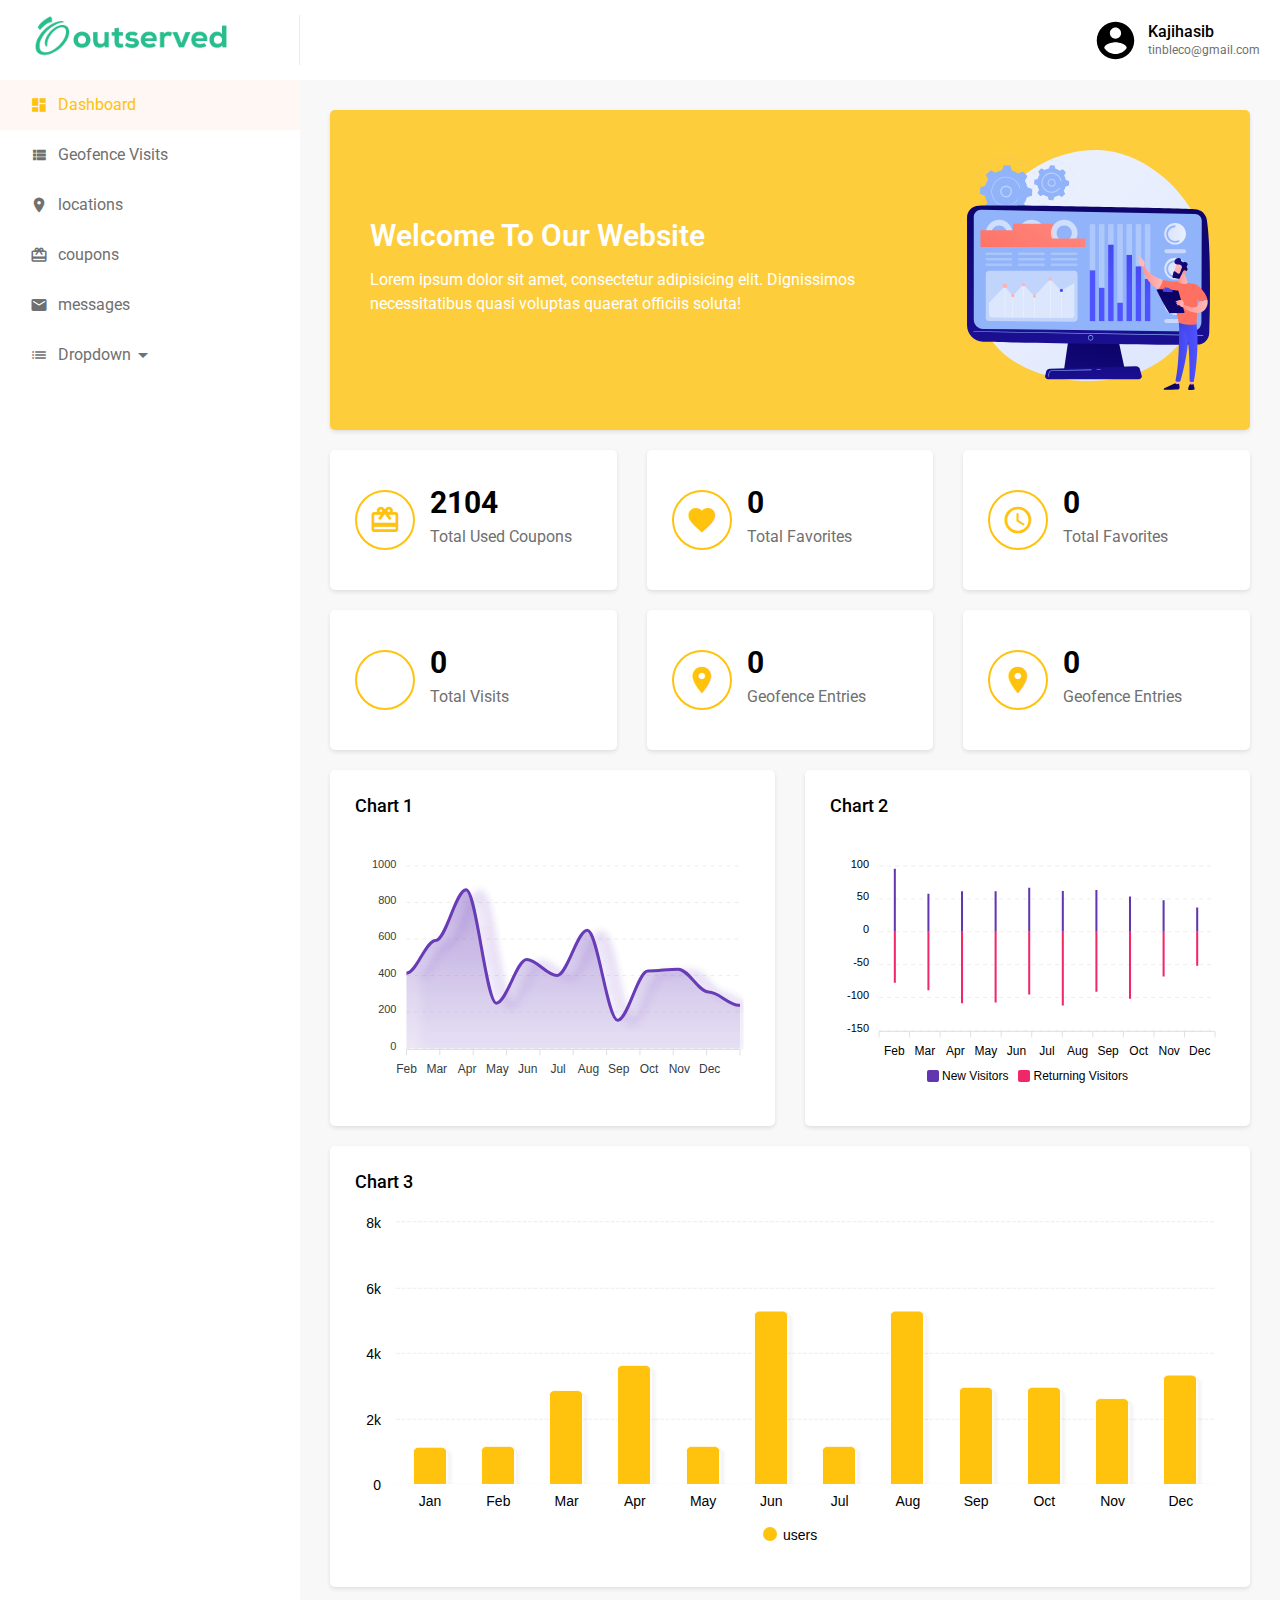
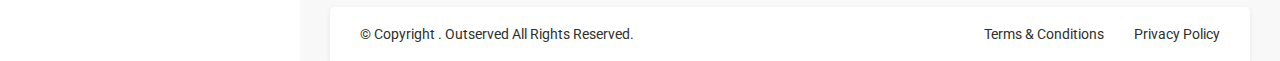
==== index.html @ cbbe61a9 "add new dashboard page design" ====
<!DOCTYPE html>
<html>
	<head>
		<link rel="stylesheet" href="https://fonts.googleapis.com/icon?family=Material+Icons" />
		<link rel="stylesheet" href="assets/css/materialize.min.css" />
		<link rel="stylesheet" href="assets/css/font-awesome.min.css" />
		<link rel="stylesheet" href="assets/css/default.css" />
		<link rel="stylesheet" href="assets/css/jquery.scrollbar.css" />
		<link rel="stylesheet" href="assets/css/dataTables.min.css" />
		<link rel="stylesheet" href="assets/css/theme.css" />
		<link rel="stylesheet" href="assets/css/style.css" />
		<meta name="viewport" content="width=device-width, initial-scale=1.0" />
		<title>Dashboard</title>
	</head>

	<body class="bg-grey">
		<div class="backdrop-body-admin"></div>
		<div class="admin-container d-flex flex-wrap">
			<!-- sidemenu area  -->
			<div class="sidebar-nav">
				<span class="material-icons cancel-menu"> cancel </span>
				<div class="logo">
					<a href="index.html">
						<img src="assets/images/logo.png" alt="logo" />
					</a>
				</div>
				<ul class="collapsible mainmenu-wrap">
					<li class="menuitem active">
						<a href="index.html">
							<span class="material-icons icon">dashboard</span>
							<span class="name">Dashboard</span>
						</a>
					</li>
					<li class="menuitem">
						<a href="geofence-visits.html">
							<span class="material-icons icon"> view_list </span>
							<span class="name">Geofence Visits</span>
						</a>
					</li>

					<li class="menuitem">
						<a href="locations.html">
							<span class="material-icons icon">location_on</span>
							<span class="name">locations</span>
						</a>
					</li>

					<li class="menuitem">
						<a href="coupons.html">
							<span class="material-icons icon"> redeem </span>
							<span class="name">coupons</span>
						</a>
					</li>
					<li class="menuitem">
						<a href="messages.html">
							<span class="material-icons icon">email</span>
							<span class="name">messages</span>
						</a>
					</li>
					<li class="menuitem-collapsible">
						<div class="collapsible-header">
							<span class="material-icons icon">list</span>
							<span class="name d-flex align-items-center"
								>Dropdown
								<span class="material-icons"> arrow_drop_down </span>
							</span>
						</div>
						<div class="collapsible-body">
							<ul>
								<li>
									<a href="inbox.html"
										>Option 1
										<span>2</span>
									</a>
								</li>
								<li>
									<a href="inbox.html">Option 2</a>
								</li>
							</ul>
						</div>
					</li>
				</ul>
			</div>
			<!-- sidemenu area  -->

			<div class="main-container">
				<header class="header-area">
					<div class="profile-info">
						<img class="image" src="assets/images/avatar.svg" alt="" />
						<div class="content">
							<h4>Kajihasib</h4>
							<span>tinbleco@gmail.com </span>
						</div>
						<ul class="profile-dropdown">
							<li>
								<a href="profile.html">
									<span class="material-icons"> person </span>
									Profile
								</a>
							</li>
							<li>
								<a href="logout.html">
									<span class="material-icons"> logout </span>
									Logout
								</a>
							</li>
						</ul>
					</div>
				</header>
				<div class="welcome-wrapper d-flex flex-wrap align-items-center justify-content-between">
					<div class="welcome-content">
						<h4 class="fs-30 fw-600 color-white">welcome to our website</h4>
						<p>
							Lorem ipsum dolor sit amet, consectetur adipisicing elit. Dignissimos necessitatibus quasi
							voluptas quaerat officiis soluta!
						</p>
					</div>
					<img class="welcome-img" src="assets/images/dashboard.svg" alt="dashboard" />
				</div>
				<div class="row">
					<div class="col-lg-4 col-md-6 col-12">
						<div class="featured-card-wrap">
							<span class="material-icons icon"> redeem </span>
							<div class="content">
								<h3>2104</h3>
								<p>Total Used Coupons</p>
							</div>
						</div>
					</div>
					<div class="col-lg-4 col-md-6 col-12">
						<div class="featured-card-wrap">
							<span class="material-icons icon"> favorite </span>
							<div class="content">
								<h3>0</h3>
								<p>Total Favorites</p>
							</div>
						</div>
					</div>
					<div class="col-lg-4 col-md-6 col-12">
						<div class="featured-card-wrap">
							<span class="material-icons icon"> schedule </span>
							<div class="content">
								<h3>0</h3>
								<p>Total Favorites</p>
							</div>
						</div>
					</div>
					<div class="col-lg-4 col-md-6 col-12">
						<div class="featured-card-wrap">
							<span class="material-icons icon"> tour </span>
							<div class="content">
								<h3>0</h3>
								<p>Total Visits</p>
							</div>
						</div>
					</div>
					<div class="col-lg-4 col-md-6 col-12">
						<div class="featured-card-wrap">
							<span class="material-icons icon"> location_on </span>
							<div class="content">
								<h3>0</h3>
								<p>Geofence Entries</p>
							</div>
						</div>
					</div>
					<div class="col-lg-4 col-md-6 col-12">
						<div class="featured-card-wrap">
							<span class="material-icons icon"> location_on </span>
							<div class="content">
								<h3>0</h3>
								<p>Geofence Entries</p>
							</div>
						</div>
					</div>
					<div class="col-lg-6 col-12">
						<div class="card-wrap">
							<h2 class="card-title">Chart 1</h2>
							<div id="chart1"></div>
						</div>
					</div>
					<div class="col-lg-6 col-12">
						<div class="card-wrap">
							<h2 class="card-title">Chart 2</h2>
							<div id="chart2"></div>
						</div>
					</div>
					<div class="col-12">
						<div class="card-wrap">
							<h2 class="card-title">Chart 3</h2>
							<div id="most_viewed"></div>
						</div>
					</div>
				</div>
				<footer class="footer-area">
					<p>© Copyright . Outserved All Rights Reserved.</p>
					<ul class="footer-menu">
						<li><a href="#">Terms & Conditions </a></li>
						<li><a href="#">Privacy Policy</a></li>
					</ul>
				</footer>
			</div>
		</div>

		<script type="text/javascript" src="assets/js/jquery-3.2.1.min.js"></script>
		<script type="text/javascript" src="assets/js/materialize.min.js"></script>
		<script type="text/javascript" src="assets/js/select2.min.js"></script>
		<script type="text/javascript" src="assets/js/jquery.validate.min.js"></script>
		<script type="text/javascript" src="assets/js/jquery.scrollbar.min.js"></script>
		<script type="text/javascript" src="assets/js/highcharts.min.js"></script>
		<script type="text/javascript" src="assets/js/dataTables.min.js"></script>
		<script type="text/javascript" src="assets/js/apexcharts.min.js"></script>
		<script type="text/javascript" src="assets/js/datatable.responsive.min.js"></script>
		<script type="text/javascript" src="assets/js/chat.js"></script>
		<script type="text/javascript" src="assets/js/scripts.js"></script>
		<script>
			$(function () {
				'use strict';
				(function (factory) {
					if (typeof module === 'object' && module.exports) {
						module.exports = factory;
					} else {
						factory(Highcharts);
					}
				})(function (Highcharts) {
					(function (H) {
						H.wrap(H.seriesTypes.column.prototype, 'translate', function (proceed) {
							const options = this.options;
							const topMargin = options.topMargin || 0;
							const bottomMargin = options.bottomMargin || 0;

							proceed.call(this);

							H.each(this.points, function (point) {
								if (
									options.borderRadiusTopLeft ||
									options.borderRadiusTopRight ||
									options.borderRadiusBottomRight ||
									options.borderRadiusBottomLeft
								) {
									const w = point.shapeArgs.width;
									const h = point.shapeArgs.height;
									const x = point.shapeArgs.x;
									const y = point.shapeArgs.y;

									let radiusTopLeft = H.relativeLength(options.borderRadiusTopLeft || 0, w);
									let radiusTopRight = H.relativeLength(options.borderRadiusTopRight || 0, w);
									let radiusBottomRight = H.relativeLength(options.borderRadiusBottomRight || 0, w);
									let radiusBottomLeft = H.relativeLength(options.borderRadiusBottomLeft || 0, w);

									const maxR = Math.min(w, h) / 2;

									radiusTopLeft = radiusTopLeft > maxR ? maxR : radiusTopLeft;
									radiusTopRight = radiusTopRight > maxR ? maxR : radiusTopRight;
									radiusBottomRight = radiusBottomRight > maxR ? maxR : radiusBottomRight;
									radiusBottomLeft = radiusBottomLeft > maxR ? maxR : radiusBottomLeft;

									point.dlBox = point.shapeArgs;

									point.shapeType = 'path';
									point.shapeArgs = {
										d: [
											'M',
											x + radiusTopLeft,
											y + topMargin,
											'L',
											x + w - radiusTopRight,
											y + topMargin,
											'C',
											x + w - radiusTopRight / 2,
											y,
											x + w,
											y + radiusTopRight / 2,
											x + w,
											y + radiusTopRight,
											'L',
											x + w,
											y + h - radiusBottomRight,
											'C',
											x + w,
											y + h - radiusBottomRight / 2,
											x + w - radiusBottomRight / 2,
											y + h,
											x + w - radiusBottomRight,
											y + h + bottomMargin,
											'L',
											x + radiusBottomLeft,
											y + h + bottomMargin,
											'C',
											x + radiusBottomLeft / 2,
											y + h,
											x,
											y + h - radiusBottomLeft / 2,
											x,
											y + h - radiusBottomLeft,
											'L',
											x,
											y + radiusTopLeft,
											'C',
											x,
											y + radiusTopLeft / 2,
											x + radiusTopLeft / 2,
											y,
											x + radiusTopLeft,
											y,
											'Z',
										],
									};
								}
							});
						});
					})(Highcharts);
				});

				Highcharts.chart('most_viewed', {
					chart: {
						type: 'column',
						height: '350px',
						borderRadius: 5,
					},
					title: false,
					xAxis: {
						gridLineColor: '#DCE0EE',
						gridLineDashStyle: 'solid',
						gridLineWidth: 0,
						categories: [
							'Jan',
							'Feb',
							'Mar',
							'Apr',
							'May',
							'Jun',
							'Jul',
							'Aug',
							'Sep',
							'Oct',
							'Nov',
							'Dec',
						],
						crosshair: true,
						labels: {
							style: {
								color: '#000',
								fontSize: '14px',
								fontWeight: '400',
							},
						},
						lineColor: '#fff',
						lineWidth: 1,
					},
					legend: {
						enabled: true,
						itemStyle: {
							color: '#000',
							fontSize: '14px',
							fontWeight: '400',
						},

						itemHoverStyle: {
							color: '#0171F5',
						},
					},
					yAxis: {
						min: 0,
						title: false,
						gridLineColor: '#DBDBDB',
						gridLineDashStyle: 'longdash',
						gridLineWidth: 0.5,
						labels: {
							style: {
								color: '#000',
								fontSize: '14px',
								fontWeight: '400',
							},
						},
					},

					tooltip: {
						className: 'heighChartTooltip',
						headerFormat: '<h6 className="tooltipTitle">{point.key}</h6><ul className="chatTooltip">',
						pointFormat:
							'<li><span style="color:{series.color};padding:0">{series.name}: </span>' +
							'<span style="padding:0"><b>{point.y:.1f} $</b></span></li>',
						footerFormat: '</ul>',
						shared: true,
						useHTML: true,
					},
					plotOptions: {
						column: {
							grouping: false,
							borderRadiusTopLeft: 5,
							borderRadiusTopRight: 5,
						},
					},
					colors: ['#ffc20d'],
					series: [
						{
							name: 'users',
							data: [1401, 1450, 3540, 4501, 1450, 6540, 1450, 6541, 3654, 3654, 3245, 4123],
							shadow: {
								color: 'rgba(103, 103, 103, 0.25)',
								offsetX: 3,
								offsetY: 5,
								opacity: '.1',
								width: 5,
							},
						},
					],
				});
			});
		</script>
	</body>
</html>
---- assets/css/default.css ----
/* colors and bg  */

.bg-grey {
	background: #f8f8f8 !important;
}

.bg-white {
	background: #fff !important;
}

.bg-theme_black {
	background: #011a39 !important;
}

.bg-theme {
	background: #f05c26 !important;
}

.color-theme {
	color: #f05c26 !important;
}

.height-100 {
	min-height: 100% !important;
}

.color-text {
	color: #707070 !important;
}

.color-seconday {
	color: #2e302a !important;
}

.color-black {
	color: #000 !important;
}

.color-white {
	color: #fff !important;
}

.text-success {
	color: #20b038 !important;
}

.bg-success {
	background: #20b038 !important;
}

.text-danger {
	color: #fd0742 !important;
}

.bg-danger {
	background: #fd0742 !important;
}
.bg-light-grey {
	background: rgba(240, 92, 38, 0.05) !important;
}
.text-warning {
	color: #ffc20d !important;
}

.bg-warning {
	background: #ffc20d !important;
}

.text-info {
	color: #00a3ff !important;
}

.bg-info {
	background: #00a3ff !important;
}

.hover-theme_bg:hover {
	background: #f05c26 !important;
	color: #fff !important;
}

.cursor-pointer {
	cursor: pointer !important;
}

.underline {
	text-decoration: underline !important;
}

/* colors and bg  */

/* margin  */

.mb-75 {
	margin-bottom: 75px !important;
}

.mb-30 {
	margin-bottom: 30px !important;
}

.mb-25 {
	margin-bottom: 25px !important;
}

.mb-10 {
	margin-bottom: 10px !important;
}
.mr-0 {
	margin-right: 0 !important;
}
.mr-5 {
	margin-right: 5px !important;
}
.mr-30 {
	margin-right: 30px !important;
}
.mt-20 {
	margin-top: 20px !important;
}
.mt-25 {
	margin-top: 25px;
}
.mt-50 {
	margin-top: 50px !important;
}

.mt-10 {
	margin-top: 10px !important;
}

.ml-10 {
	margin-left: 10px !important;
}

.ml-20 {
	margin-left: 20px !important;
}

.mr-20 {
	margin-right: 20px !important;
}

.mt-30 {
	margin-top: 30px !important;
}

.mt-40 {
	margin-top: 40px !important;
}

.ml0 {
	margin-left: 0 !important;
}

.mb-10 {
	margin-bottom: 10px !important;
}

.mb-35 {
	margin-bottom: 35px !important;
}

.mb-40 {
	margin-bottom: 40px !important;
}

.mb-20 {
	margin-bottom: 20px !important;
}

.mb-0 {
	margin-bottom: 0 !important;
}

.mb-5 {
	margin-bottom: 5px !important;
}

.mb-15 {
	margin-bottom: 15px !important;
}

.mb-50 {
	margin-bottom: 50px !important;
}

.mb-20 {
	margin-bottom: 20px !important;
}

.mt-15 {
	margin-top: 15px !important;
}

.mt-0 {
	margin-top: 0 !important;
}

.mr-10 {
	margin-right: 10px !important;
}

/* padding  */

.p-30 {
	padding: 30px !important;
}
.p-50 {
	padding: 50px;
}
.p-15 {
	padding: 15px !important;
}

.p-20 {
	padding: 20px !important;
}

.pb-10 {
	padding-bottom: 10px !important;
}
.pb-15 {
	padding-bottom: 15px;
}
.fi {
	font-style: italic;
}

.pb-20 {
	padding-bottom: 20px !important;
}

.pt-75 {
	padding-top: 75px !important;
}

.pt-50 {
	padding-top: 50px !important;
}

.pt-40 {
	padding-top: 40px !important;
}
.pt-45 {
	padding-top: 45px !important;
}
.pt-20 {
	padding-top: 20px !important;
}

.pb-30 {
	padding-bottom: 30px !important;
}

.pb-75 {
	padding-bottom: 75px !important;
}

.pb-50 {
	padding-bottom: 50px !important;
}

.ptb-75 {
	padding: 75px 0 !important;
}
.ptb-100 {
	padding: 100px 0px !important;
}
.pb-45 {
	padding-bottom: 45px !important;
}

.ptb-50 {
	padding: 50px 0 !important;
}

.p-40 {
	padding: 40px !important;
}

.w-100 {
	width: 100% !important;
}

.w-50 {
	width: 50% !important;
}

.pr {
	position: relative !important;
}

.pa {
	position: absolute !important;
}

.pl-0 {
	padding-left: 0 !important;
}

.pr-0 {
	padding-right: 0 !important;
}

.h-20 {
	height: 20px !important;
}

.r-0 {
	right: 0 !important;
}

.t-0 {
	top: 0 !important;
}

.b-0 {
	bottom: 0 !important;
}

.l-0 {
	left: 0 !important;
}

.top-50 {
	top: 50% !important;
	transform: translateY(-50%) !important;
}

.left-50 {
	left: 50% !important;
	transform: translateX(-50%) !important;
}

.zindex-1 {
	z-index: 1 !important;
}

.zindex--1 {
	z-index: -1 !important;
}

.opacity-0 {
	opacity: 0 !important;
}
.opacity-7 {
	opacity: 0.7;
}
.opacity-1 {
	opacity: 1 !important;
}

.text-capitalize {
	text-transform: capitalize !important;
}

.text-uppercase {
	text-transform: uppercase !important;
}

.text-left {
	text-align: left !important;
}

.text-right {
	text-align: right !important;
}

.text-center {
	text-align: center !important;
}

.text-justify {
	text-align: justify !important;
}

/* font class  */
.lh-20 {
	line-height: 20px !important;
}

.fw-400 {
	font-weight: 400 !important;
}

.fw-300 {
	font-weight: 300 !important;
}

.fw-500 {
	font-weight: 500 !important;
}

.fw-600 {
	font-weight: 600 !important;
}

.fw-700 {
	font-weight: 700 !important;
}

.fs-50 {
	font-size: 50px !important;
}

.fs-40 {
	font-size: 40px !important;
}

.fs-34 {
	font-size: 34px !important;
}

.fs-30 {
	font-size: 30px !important;
}

.fs-25 {
	font-size: 25px !important;
}

.fs-20 {
	font-size: 20px !important;
}

.fs-18 {
	font-size: 18px !important;
}

.fs-16 {
	font-size: 16px !important;
}

.fs-14 {
	font-size: 14px !important;
	line-height: 20px !important;
}

.fs-12 {
	font-size: 12px !important;
	line-height: 18px !important;
}

.fs-24 {
	font-size: 24px !important;
}

@media (max-width: 767px) {
	.fs-30 {
		font-size: 20px !important;
	}
	.fs-50 {
		font-size: 30px !important;
	}
	.p-50 {
		padding: 25px;
	}
	.fs-24 {
		font-size: 20px !important;
	}
	.fs-25 {
		font-size: 18px !important;
	}

	.fs-34 {
		font-size: 24px !important;
	}

	.fs-40 {
		font-size: 24px !important;
	}

	.p-30 {
		padding: 20px !important;
	}

	.p-40 {
		padding: 20px !important;
	}
}

.hidden {
	overflow: hidden !important;
}

/* border */

.shadow {
	box-shadow: 0px 3px 10px rgba(0, 0, 0, 0.1) !important;
}

.tr-4 {
	transition: all 0.4s ease-in-out 0s !important;
}

.bb-1 {
	border-bottom: 1px solid #e5e5e5 !important;
}

.border-1 {
	border: 1px solid #e5e5e5 !important;
}

.br-50 {
	border-radius: 50% !important;
}

.br-5 {
	border-radius: 5px !important;
}

.br-3 {
	border-radius: 3px !important;
}

.br-10 {
	border-radius: 10px !important;
}

.br-30 {
	border-radius: 30px !important;
}

.br-3 {
	border-radius: 3px !important;
}

.obj-cover {
	object-fit: cover !important;
}

.obj-contain {
	object-fit: contain !important;
}

.badge-wrap {
	min-width: 80px;
	min-height: 30px;
	display: inline-flex;
	align-items: center;
	justify-content: center;
	font-size: 14px;
	border-radius: 30px;
	padding: 0px 15px;
	font-weight: 400;
	border: none;
}

.badge-wrap.theme-badge {
	background: rgba(240, 92, 38, 0.05);
	color: #f05c26;
}

.badge-wrap.success-badge {
	background: rgba(14, 83, 140, 0.04);
	color: #0e538c;
}

.badge-wrap.reject-badge {
	background: rgba(253, 7, 66, 0.04);
	color: #fd0742;
}

.badge-wrap.info-badge {
	background: rgba(32, 176, 56, 0.1);
	color: #20b038;
}

.backdrop-body,
.backdrop-body-admin {
	position: fixed;
	left: 0;
	top: 0;
	width: 100%;
	height: 100%;
	z-index: 10;
	display: none;
}
---- assets/css/theme.css ----
@import url('https://fonts.googleapis.com/css2?family=Roboto:ital,wght@0,300;0,400;0,500;0,700;0,900;1,300&display=swap');
body {
	color: #707070;
	font-size: 16px;
	line-height: 24px;
	font-family: 'Roboto', sans-serif;
}

@media (min-width: 1400px) {
	body .container {
		min-width: 1280px;
	}
}

body img {
	max-width: 100%;
}

body ul {
	margin: 0;
	padding: 0;
}

body a,
body button {
	-webkit-transition: all 0.4s ease-in-out 0s;
	transition: all 0.4s ease-in-out 0s;
}

body a:focus,
body button:focus {
	outline: none;
	background-color: unset;
}

body a {
	color: #2e302a;
}

body a:hover {
	color: #ffc20d;
}

body h1,
body h2,
body h3,
body h4,
body h5,
body h6 {
	color: #000;
	margin: 0px 0px 10px;
}

body p {
	margin-top: 0;
	margin-bottom: 0;
}

body ul {
	list-style: none;
	padding: 0;
	margin: 0;
}

body [type='radio']:checked + span:after,
body [type='radio'].with-gap:checked + span:after {
	border-color: #ffc20d;
	background: #ffc20d;
}

body [type='radio']:checked + span:after,
body [type='radio'].with-gap:checked + span:before,
body [type='radio'].with-gap:checked + span:after {
	border-color: #ffc20d;
}

body .input-field {
	margin-top: 0;
	margin-bottom: 20px;
}

body .input-field input:not([type]),
body .input-field input[type='text']:not(.browser-default),
body .input-field input[type='password']:not(.browser-default),
body .input-field input[type='email']:not(.browser-default),
body .input-field input[type='url']:not(.browser-default),
body .input-field input[type='time']:not(.browser-default),
body .input-field input[type='date']:not(.browser-default),
body .input-field input[type='datetime']:not(.browser-default),
body .input-field input[type='datetime-local']:not(.browser-default),
body .input-field input[type='tel']:not(.browser-default),
body .input-field input[type='number']:not(.browser-default),
body .input-field input[type='search']:not(.browser-default),
body .input-field textarea.materialize-textarea,
body .input-field input {
	border: 1px solid #afafaf;
	margin-bottom: 0;
	height: 55px;
	border-radius: 4px;
	padding: 0px 20px;
	width: 100%;
	-webkit-box-sizing: border-box;
	box-sizing: border-box;
	margin-top: 0;
	color: #afafaf;
}

body .input-field input:not([type]):focus,
body .input-field input[type='text']:not(.browser-default):focus,
body .input-field input[type='password']:not(.browser-default):focus,
body .input-field input[type='email']:not(.browser-default):focus,
body .input-field input[type='url']:not(.browser-default):focus,
body .input-field input[type='time']:not(.browser-default):focus,
body .input-field input[type='date']:not(.browser-default):focus,
body .input-field input[type='datetime']:not(.browser-default):focus,
body .input-field input[type='datetime-local']:not(.browser-default):focus,
body .input-field input[type='tel']:not(.browser-default):focus,
body .input-field input[type='number']:not(.browser-default):focus,
body .input-field input[type='search']:not(.browser-default):focus,
body .input-field textarea.materialize-textarea:focus,
body .input-field input:focus {
	outline: none;
	-webkit-box-shadow: none;
	box-shadow: none;
	border-color: #ffc20d;
}

body .input-field textarea.materialize-textarea {
	height: 100px !important;
	padding: 15px;
}

body .input-field.input-password input:not([type]),
body .input-field.input-password input[type='text']:not(.browser-default),
body .input-field.input-password input[type='password']:not(.browser-default),
body .input-field.input-password input[type='email']:not(.browser-default),
body .input-field.input-password input[type='url']:not(.browser-default),
body .input-field.input-password input[type='time']:not(.browser-default),
body .input-field.input-password input[type='date']:not(.browser-default),
body .input-field.input-password input[type='datetime']:not(.browser-default),
body .input-field.input-password input[type='datetime-local']:not(.browser-default),
body .input-field.input-password input[type='tel']:not(.browser-default),
body .input-field.input-password input[type='number']:not(.browser-default),
body .input-field.input-password input[type='search']:not(.browser-default),
body .input-field.input-password textarea.materialize-textarea,
body .input-field.input-password input {
	padding-right: 45px;
}

body .input-field.input-password .material-icons {
	position: absolute;
	right: 10px;
	top: 0;
	height: 100%;
	cursor: pointer;
	-webkit-transition: all 0.4s ease-in-out 0s;
	transition: all 0.4s ease-in-out 0s;
	display: -webkit-box;
	display: -ms-flexbox;
	display: flex;
	-webkit-box-align: center;
	-ms-flex-align: center;
	align-items: center;
}

body .input-field.input-password .material-icons:hover {
	color: #ffc20d;
}

body .input-field label {
	-webkit-transform: translateY(21px);
	transform: translateY(21px);
	display: -webkit-box;
	display: -ms-flexbox;
	display: flex;
	-webkit-box-align: center;
	-ms-flex-align: center;
	align-items: center;
	font-size: 14px;
	line-height: 12px;
	color: #afafaf;
	left: 10px;
}

body .input-field label span {
	min-width: 50px;
	background: #fff;
	display: inline-block;
	letter-spacing: 0px;
	border-radius: 2px;
	padding: 0px 15px;
}

body .input-field label.active {
	z-index: 10;
}

body .input-field label.active span {
	-webkit-transform: translateY(10px);
	transform: translateY(10px);
	font-size: 14px;
	color: #ffc20d;
	background: #fff;
}

body .input-field span.error-message {
	min-height: 20px;
	display: -webkit-box;
	display: -ms-flexbox;
	display: flex;
	-webkit-box-align: center;
	-ms-flex-align: center;
	align-items: center;
	padding: 4px 10px;
	width: 100%;
	color: #f44336;
	background: rgba(244, 67, 54, 0.2);
	font-size: 12px;
	line-height: 14px;
	border-radius: 2px;
	margin-top: 5px;
}

body .input-field .iti {
	width: 100%;
}

body .input-field .iti .iti__flag-container .iti__selected-flag {
	height: 35px;
	background: rgba(240, 92, 38, 0.05);
	border-radius: 4px;
	margin: 9px 8px 8px;
	border: 2px solid transparent;
	-webkit-transition: all 0.4s ease-in-out 0s;
	transition: all 0.4s ease-in-out 0s;
}

body .input-field .iti .iti__flag-container .iti__selected-flag:focus {
	outline: none;
	border-color: #ffc20d;
}

body .input-field .iti .iti__flag-container .iti__selected-dial-code {
	color: #ffc20d;
	font-size: 14px;
	font-weight: 500;
}

body .input-field .iti .iti__flag-container .iti__arrow {
	margin-left: 6px;
	border-left: 6px solid transparent;
	border-right: 6px solid transparent;
	border-top: 6px solid #ffc20d;
}

body .input-field .iti .iti__flag-container .iti__arrow.iti__arrow--up {
	border-top: none;
	border-bottom: 6px solid #ffc20d;
}

body .input-field .iti input {
	padding-left: 110px !important;
}

body .input-field.input-field-icon {
	position: relative;
}

body .input-field.input-field-icon input:not([type]),
body .input-field.input-field-icon input[type='text']:not(.browser-default),
body .input-field.input-field-icon input[type='password']:not(.browser-default),
body .input-field.input-field-icon input[type='email']:not(.browser-default),
body .input-field.input-field-icon input[type='url']:not(.browser-default),
body .input-field.input-field-icon input[type='time']:not(.browser-default),
body .input-field.input-field-icon input[type='date']:not(.browser-default),
body .input-field.input-field-icon input[type='datetime']:not(.browser-default),
body .input-field.input-field-icon input[type='datetime-local']:not(.browser-default),
body .input-field.input-field-icon input[type='tel']:not(.browser-default),
body .input-field.input-field-icon input[type='number']:not(.browser-default),
body .input-field.input-field-icon input[type='search']:not(.browser-default),
body .input-field.input-field-icon textarea.materialize-textarea,
body .input-field.input-field-icon input {
	padding-left: 50px;
}

body .input-field.input-field-icon label {
	left: 40px;
}

body .input-field.input-field-icon label span {
	padding: 0px 10px;
}

body .input-field.input-field-icon .field-icon {
	position: absolute;
	left: 10px;
	top: 50%;
	-webkit-transform: translateY(-50%);
	transform: translateY(-50%);
	height: 30px;
	width: 30px;
	display: -webkit-box;
	display: -ms-flexbox;
	display: flex;
	-webkit-box-align: center;
	-ms-flex-align: center;
	align-items: center;
	-webkit-box-pack: center;
	-ms-flex-pack: center;
	justify-content: center;
	background: #f8f8f8;
	border-radius: 3px;
	z-index: 1;
	font-weight: 500;
}

body .select-style {
	margin-bottom: 20px;
}

body .select-style select {
	border: 1px solid #afafaf;
	margin-bottom: 0;
	height: 55px;
	border-radius: 4px;
	padding: 0px 20px;
	width: 100%;
	-webkit-box-sizing: border-box;
	box-sizing: border-box;
	margin-top: 0;
	color: #afafaf;
	-webkit-appearance: none;
	-moz-appearance: none;
	appearance: none;
	background: #fff url(../images/arrow-down.svg) no-repeat calc(100% - 10px) center;
}

body .select-style select:focus {
	outline: none;
	border-color: #ffc20d;
}

.select-style .select-wrapper .dropdown-trigger {
	border: 1px solid #afafaf;
	margin-bottom: 0;
	height: 55px;
	border-radius: 4px;
	padding: 0px 20px;
	width: 100%;
	-webkit-box-sizing: border-box;
	box-sizing: border-box;
	margin-top: 0;
	color: #afafaf;
}

.select-style .select-wrapper .dropdown-trigger:focus {
	outline: none;
	border-color: #ffc20d !important;
}

.select-style .select-wrapper .dropdown-content {
	-webkit-box-shadow: 0px 2px 10px rgba(0, 0, 0, 0.1);
	box-shadow: 0px 2px 10px rgba(0, 0, 0, 0.1);
}

.select-style .select-wrapper .dropdown-content li {
	min-height: 45px;
}

.select-style .select-wrapper .dropdown-content li span {
	padding: 11px 16px;
	color: #707070;
}

@media (max-width: 991px) {
	.md-flex-revarce {
		-ms-flex-wrap: wrap-reverse;
		flex-wrap: wrap-reverse;
	}
}

.btnStyle {
	min-height: 40px;
	min-width: 135px;
	padding: 5px 25px 8px;
	background: #ffc20d;
	display: -webkit-inline-box;
	display: -ms-inline-flexbox;
	display: inline-flex;
	-webkit-box-align: center;
	-ms-flex-align: center;
	align-items: center;
	-webkit-box-pack: center;
	-ms-flex-pack: center;
	justify-content: center;
	border: 2px solid #ffc20d;
	color: #fff;
	border-radius: 40px;
	cursor: pointer;
}
.btnStyle:disabled {
	background: #dbdbdb !important;
	color: #afafaf !important;
	border-color: #dbdbdb !important;
	cursor: default;
}
.btnStyle.lgBtn {
	padding: 10px 35px 12px;
}

.btnStyle .material-icons {
	line-height: 16px;
	margin-top: 5px;
}

@media (max-width: 767px) {
	.btnStyle {
		font-size: 14px;
		padding: 5px 15px 8px;
		min-width: 135px;
	}
}

.btnStyle:hover,
.btnStyle.btnStyleOutline,
.btnStyle:focus {
	background: transparent;
	color: #ffc20d;
}

.btnStyle.btnStyleOutline {
	background: #fff;
}

.btnStyle.btnStyleOutline:hover,
.btnStyle.btnStyleOutline:focus {
	background: #ffc20d;
	color: #fff;
}

.btnStyle.btnStyleWhite {
	background: #fff;
	color: #ffc20d;
	border-color: #fff;
	padding: 8px 30px;
}

.btnStyle.btnStyleWhite:hover,
.btnStyle.btnStyleWhite:focus {
	background: transparent;
	color: #fff;
}

.btnStyle.btnStyleWhite.btnStyleWhiteOutline {
	background: transparent;
	color: #fff;
}

.btnStyle.btnStyleWhite.btnShadow {
	box-shadow: 0px 2px 4px rgba(0, 0, 0, 0.15);
	padding: 0px 25px;
	min-width: 100px;
}

.btnStyle.btnStyleWhite.btnShadow:hover {
	color: #000;
	background: #fff;
}

.btnStyle.btnStyleWhite.btnShadow span {
	color: #afafaf;
}

.btnStyle.btnStyleWhite.btnStyleWhiteOutline:hover,
.btnStyle.btnStyleWhite.btnStyleWhiteOutline:focus {
	background: #ffc20d;
	border-color: #ffc20d;
}

.btnStyle.color {
	background: rgba(240, 92, 38, 0.05);
	border-radius: 30px;
	color: #ffc20d;
	border: none;
}

.select2-style .select2-container--default {
	width: 100%;
	display: block;
}
.select2-style .select2-container--default .selection {
	width: 100%;
	display: block;
}
.select2-style .select2-container--default .select2-selection--single {
	height: 55px;
	width: 100%;
	display: block;
	position: relative;
	padding: 0px 10px;
	background: #fff;
	border-radius: 4px;
	border: 1px solid #afafaf;
	-webkit-transition: all 0.4s ease-in-out 0s;
	transition: all 0.4s ease-in-out 0s;
}

.select2-style .select2-container--default .select2-selection--single:focus {
	outline: none;
	border-color: #ffc20d;
}

.select2-style .select2-container--default .select2-selection--single .select2-selection__rendered {
	line-height: 55px;
	color: #afafaf;
}

.select2-style .select2-container--default .select2-selection--single .select2-selection__arrow {
	height: 55px;
	width: 40px;
}

.select2-results__option {
	color: #2e302a;
	padding: 8px 16px;
	font-size: 16px;
}

.select2-container--default .select2-results__option--highlighted[aria-selected] {
	background-color: #fafafa !important;
	color: #ffc20d !important;
}

.select2-container--default .select2-results__option[aria-selected='true'] {
	background-color: #e1e1e1 !important;
}

.select2-dropdown {
	border: none !important;
	-webkit-box-shadow: 0 2px 5px 0 rgba(0, 0, 0, 0.16), 0 2px 10px 0 rgba(0, 0, 0, 0.12);
	box-shadow: 0 2px 5px 0 rgba(0, 0, 0, 0.16), 0 2px 10px 0 rgba(0, 0, 0, 0.12);
}

.select2-container.select2-container--disabled .select2-selection--single {
	background-color: #fafafa !important;
	color: rgba(0, 0, 0, 0.26);
	border-bottom: 1px dotted rgba(0, 0, 0, 0.26);
}

.select2-container .select2-results__option[role='group'] .select2-results__group {
	background-color: #333333;
	color: #fff;
}

.select2-container .select2-dropdown .select2-search {
	padding: 20px 0 0;
	-webkit-box-sizing: border-box;
	box-sizing: border-box;
}

.select2-container .select2-dropdown .select2-search .select2-search__field {
	height: 40px;
	border: 1px solid #afafaf;
	border-radius: 3px;
	padding: 0px 10px;
	margin: 0px 20px;
	width: calc(100% - 40px);
	-webkit-box-sizing: border-box;
	box-sizing: border-box;
}

.select2-container .select2-dropdown .select2-search .select2-search__field:focus {
	outline: none;
	-webkit-box-shadow: none;
	box-shadow: none;
	border-color: #ffc20d;
}

.select2-tags .select2-container .selection .select2-selection {
	min-height: 55px;
	border: 1px solid #afafaf;
	padding-bottom: 0;
	display: -webkit-box;
	display: -ms-flexbox;
	display: flex;
	-webkit-box-align: center;
	-ms-flex-align: center;
	align-items: center;
}

.select2-tags .select2-container .selection .select2-selection .select2-search .select2-search__field {
	border: none;
	margin: 0 15px;
}

.select2-tags .select2-container .selection .select2-selection .select2-search .select2-search__field:focus {
	outline: none;
	-webkit-box-shadow: none;
	box-shadow: none;
	border: none;
}

.select2-tags .select2-container .selection .select2-selection ul.select2-selection__rendered li {
	margin: 3px 3px;
}

.select2-tags .select2-container .selection .select2-selection ul.select2-selection__rendered li:first-child {
	margin-left: 10px;
}

.select2-tags
	.select2-container
	.selection
	.select2-selection
	ul.select2-selection__rendered
	li.select2-selection__choice {
	background: #ffc20d;
	color: #fff;
	position: relative;
	padding: 3px 10px;
	padding-right: 15px;
	border: none;
}

.select2-tags
	.select2-container
	.selection
	.select2-selection
	ul.select2-selection__rendered
	li.select2-selection__choice
	span {
	line-height: 0;
}

.select2-tags
	.select2-container
	.selection
	.select2-selection
	ul.select2-selection__rendered
	li.select2-selection__choice
	button {
	position: absolute;
	right: 0;
	border: none;
	color: #fff;
	top: 50%;
	-webkit-transform: translateY(-50%);
	transform: translateY(-50%);
	display: -webkit-box;
	display: -ms-flexbox;
	display: flex;
	-webkit-box-align: center;
	-ms-flex-align: center;
	align-items: center;
	-webkit-box-pack: center;
	-ms-flex-pack: center;
	justify-content: center;
}

.select2-tags
	.select2-container
	.selection
	.select2-selection
	ul.select2-selection__rendered
	li.select2-selection__choice
	button:hover {
	background: #ffc20d;
}

.select2-tags
	.select2-container
	.selection
	.select2-selection
	ul.select2-selection__rendered
	li.select2-selection__choice
	button
	span {
	line-height: 0;
}

.select2-style.error-message {
	min-height: calc(55px + 26px);
	position: relative;
}

.select2-style span.error-message {
	min-height: 20px;
	display: -webkit-box;
	display: -ms-flexbox;
	display: flex;
	-webkit-box-align: center;
	-ms-flex-align: center;
	align-items: center;
	padding: 4px 10px;
	width: 100%;
	color: #f44336;
	background: rgba(244, 67, 54, 0.2);
	font-size: 12px;
	line-height: 14px;
	border-radius: 2px;
	margin-top: 5px;
	position: absolute;
	bottom: 0;
}

.checkbox-style {
	display: -webkit-box;
	display: -ms-flexbox;
	display: flex;
	-webkit-box-align: center;
	-ms-flex-align: center;
	align-items: center;
	position: relative;
}

.checkbox-style span {
	color: #000;
}

.checkbox-style [type='checkbox'].filled-in:not(:checked) + span:not(.lever):after {
	top: 2px;
}

.checkbox-style [type='checkbox'].filled-in:checked + span:not(.lever):after {
	border: 2px solid #ffc20d;
	background-color: #ffc20d;
	top: 2px;
}

.checkbox-style [type='checkbox'].filled-in:checked + span:not(.lever):before {
	top: 1px;
}

.table-footer {
	display: -webkit-box;
	display: -ms-flexbox;
	display: flex;
	-ms-flex-wrap: wrap;
	flex-wrap: wrap;
	-webkit-box-pack: end;
	-ms-flex-pack: end;
	justify-content: flex-end;
	-webkit-box-align: center;
	-ms-flex-align: center;
	align-items: center;
	margin-top: 20px;
}

.table-footer .dataTables_info {
	padding-top: 0;
	margin: 0px 25px;
}

.table-footer .dataTables_length label {
	display: -webkit-box;
	display: -ms-flexbox;
	display: flex;
	-webkit-box-align: center;
	-ms-flex-align: center;
	align-items: center;
}

.table-footer .dataTables_length label span {
	margin-right: 10px;
}

.table-footer .dataTables_length label select {
	width: 40px;
	height: 25px;
	padding: 0;
}

.dataTables_paginate .material-pagination .paginate_button {
	padding: 5px;
}

.dataTables_paginate .material-pagination .paginate_button:hover {
	background: #fff;
	border-color: #fff;
}

.dataTables_paginate .material-pagination .paginate_button:hover a {
	color: #ffc20d;
}

.dataTables_paginate .material-pagination .paginate_button a {
	display: block;
	line-height: 0;
}

.dataTables_paginate .material-pagination .paginate_button.disabled a {
	cursor: default;
	color: #afafaf;
}

.modal.modal-wrapper {
	width: 600px;
	padding: 35px;
	background: #fff;
}

@media (max-width: 767px) {
	.modal.modal-wrapper {
		width: 90%;
		padding: 25px 20px;
	}
}

.modal.modal-wrapper span.modal-close {
	position: absolute;
	right: 5px;
	top: 5px;
	color: #afafaf;
	-webkit-transition: all 0.4s ease-in-out 0s;
	transition: all 0.4s ease-in-out 0s;
}

.modal.modal-wrapper span.modal-close:hover {
	color: red;
}

.modal.modal-wrapper.small-modal-wrapper {
	width: 400px;
}

.card-wrap {
	background: #fff;
	-webkit-box-shadow: 0px 2px 4px rgba(0, 0, 0, 0.1);
	box-shadow: 0px 2px 4px rgba(0, 0, 0, 0.1);
	border-radius: 5px;
	padding: 25px;
	margin-bottom: 20px;
}

.card-title {
	font-weight: 500;
	font-size: 18px;
	line-height: 21px;
	margin-bottom: 20px;
	display: -webkit-box;
	display: -ms-flexbox;
	display: flex;
	-webkit-box-align: center;
	-ms-flex-align: center;
	align-items: center;
}

.tooltip {
	position: relative;
}

.tooltip-trigger {
	display: block;
	line-height: 0px;
	margin-left: 10px;
	cursor: pointer;
}

.material-tooltip {
	background: #fff;
	max-width: 220px;
	text-align: left;
	padding: 10px 15px;
	line-height: 14px;
	color: #707070;
	font-size: 12px;
	border: 1px solid #afafaf !important;
}

.material-tooltip span {
	font-size: 12px;
	line-height: 16px;
}

.material-tooltip .backdrop {
	background: #fff;
}

.upload-img {
	position: relative;
	background: #fff;
	min-width: 185px;
	min-height: 185px;
	border: 1px solid #afafaf;
	border-radius: 4px;
	display: -webkit-inline-box;
	display: -ms-inline-flexbox;
	display: inline-flex;
	-webkit-box-align: center;
	-ms-flex-align: center;
	align-items: center;
	-webkit-box-pack: center;
	-ms-flex-pack: center;
	justify-content: center;
	padding: 20px;
}

.upload-img .preview_profile {
	width: 160px;
	height: 160px;
	-o-object-fit: contain;
	object-fit: contain;
}

.upload-img:hover .upload_btn-wrap {
	opacity: 1 !important;
}

.upload_btn-wrap {
	position: absolute;
	left: 50%;
	top: 50%;
	-webkit-transform: translate(-50%, -50%);
	transform: translate(-50%, -50%);
	width: 130px;
	height: 45px;
	background: #fef7f4;
	color: #ffc20d;
	border: none;
	font-size: 16px;
	font-weight: 500;
	border-radius: 30px;
	-webkit-transition: all 0.4s ease-in-out 0s;
	transition: all 0.4s ease-in-out 0s;
}

.upload_btn-wrap:hover {
	background: #ffc20d;
	color: #fff;
}

.upload_btn-wrap input[type='file'] {
	-webkit-appearance: none;
	top: 0;
	left: 0;
	opacity: 0;
	position: absolute;
	width: 100%;
	height: 100%;
}

.upload-img-wrap p {
	font-size: 14px;
	margin-bottom: 10px;
	color: #afafaf;
}
---- assets/css/style.css ----
.main-container{width:calc(100% - 300px);padding:0px 30px}@media (max-width: 991px){.main-container{width:100%}}@media (max-width: 767px){.main-container{padding:0px 15px}}.sidebar-nav{min-height:100vh;background:#fff;width:300px}@media (max-width: 991px){.sidebar-nav{position:fixed;left:-300px;top:0;z-index:12;-webkit-transition:all 0.4s ease-in-out 0s;transition:all 0.4s ease-in-out 0s;opacity:0;visibility:hidden}.sidebar-nav.show{visibility:visible;opacity:1;left:0}}.sidebar-nav .cancel-menu{display:none}@media (max-width: 991px){.sidebar-nav .cancel-menu{display:-webkit-box;display:-ms-flexbox;display:flex;-webkit-box-align:center;-ms-flex-align:center;align-items:center;-webkit-box-pack:center;-ms-flex-pack:center;justify-content:center;position:absolute;right:-14px;top:5px;font-size:35px;color:#fd0742}.sidebar-nav .cancel-menu:hover{opacity:0.8}}.sidebar-nav .logo{min-height:80px;display:-webkit-box;display:-ms-flexbox;display:flex;-webkit-box-align:center;-ms-flex-align:center;align-items:center;padding:10px 30px;position:relative}.sidebar-nav .logo::before{position:absolute;right:0;top:50%;-webkit-transform:translateY(-50%);transform:translateY(-50%);content:'';height:50px;background:rgba(0,0,0,0.08);width:1px}.mainmenu-wrap{-webkit-box-shadow:none;box-shadow:none;border:none;margin-top:0}.mainmenu-wrap li.menuitem a{display:-webkit-box;display:-ms-flexbox;display:flex;-webkit-box-align:center;-ms-flex-align:center;align-items:center;min-height:50px;padding:5px 30px;font-weight:400;position:relative;color:#707070}.mainmenu-wrap li.menuitem a:hover{color:#ffc20d}.mainmenu-wrap li.menuitem a span.icon{margin-right:10px;font-size:18px}.mainmenu-wrap li.menuitem.active a{background:rgba(240,92,38,0.05);color:#ffc20d}.mainmenu-wrap li.menuitem-collapsible .collapsible-header{display:-webkit-box;display:-ms-flexbox;display:flex;-webkit-box-align:center;-ms-flex-align:center;align-items:center;min-height:50px;padding:5px 30px;font-weight:400;color:#707070;-webkit-transition:all 0.4s ease-in-out 0s;transition:all 0.4s ease-in-out 0s;border-bottom:none;position:relative;font-size:16px;transition:all 0.4s ease-in-out 0s}.mainmenu-wrap li.menuitem-collapsible .collapsible-header.active{background:rgba(240,92,38,0.05);color:#ffc20d}.mainmenu-wrap li.menuitem-collapsible .collapsible-header.active span.name .material-icons{color:#ffc20d;-webkit-transform:rotate(180deg);transform:rotate(180deg)}.mainmenu-wrap li.menuitem-collapsible .collapsible-header:hover{color:#ffc20d}.mainmenu-wrap li.menuitem-collapsible .collapsible-header:hover span.name .material-icons{color:#ffc20d}.mainmenu-wrap li.menuitem-collapsible .collapsible-header span.icon{margin-right:10px;font-size:18px}.mainmenu-wrap li.menuitem-collapsible .collapsible-header span.name{-webkit-transition:all 0.4s ease-in-out 0s;transition:all 0.4s ease-in-out 0s}.mainmenu-wrap li.menuitem-collapsible .collapsible-header span.name .material-icons{color:#707070}.mainmenu-wrap li.menuitem-collapsible .collapsible-body{padding:10px 70px;border:none}.mainmenu-wrap li.menuitem-collapsible .collapsible-body ul li{margin-bottom:10px}.mainmenu-wrap li.menuitem-collapsible .collapsible-body ul li a{color:#707070;display:-webkit-box;display:-ms-flexbox;display:flex;-webkit-box-pack:justify;-ms-flex-pack:justify;justify-content:space-between;-webkit-box-align:center;-ms-flex-align:center;align-items:center}.mainmenu-wrap li.menuitem-collapsible .collapsible-body ul li a:hover,.mainmenu-wrap li.menuitem-collapsible .collapsible-body ul li a.active{color:#ffc20d}.mainmenu-wrap li.menuitem-collapsible .collapsible-body ul li a span{font-size:12px;color:#ffc20d}.mainmenu-wrap li.menuitem-collapsible .collapsible-body ul li:last-child{margin-bottom:0}.mainmenu-wrap .menu-badge{position:absolute;right:30px;top:50%;-webkit-transform:translateY(-50%);transform:translateY(-50%);font-size:10px;width:18px;height:18px;display:-webkit-box;display:-ms-flexbox;display:flex;-webkit-box-align:center;-ms-flex-align:center;align-items:center;-webkit-box-pack:center;-ms-flex-pack:center;justify-content:center;background:#fd0742;color:#fff;line-height:14px;border-radius:50%}.responsive-menu-admin{color:#2e302a;font-size:30px;margin-right:20px;cursor:pointer;-webkit-transition:all 0.4s ease-in-out 0s;transition:all 0.4s ease-in-out 0s}@media (max-width: 450px){.responsive-menu-admin{margin-right:10px}}.responsive-menu-admin:hover{color:#ffc20d}.header-area{background:#fff;min-height:80px;display:-webkit-box;display:-ms-flexbox;display:flex;-webkit-box-align:center;-ms-flex-align:center;align-items:center;-webkit-box-pack:end;-ms-flex-pack:end;justify-content:flex-end;margin:0px -30px 30px;padding:0px 20px}.profile-info{cursor:pointer;display:-webkit-box;display:-ms-flexbox;display:flex;-webkit-box-align:center;-ms-flex-align:center;align-items:center;-ms-flex-wrap:wrap;flex-wrap:wrap;padding:17px 0px;position:relative}.profile-info .image{height:45px;width:45px;-o-object-fit:cover;object-fit:cover;border-radius:50%;margin-right:10px}.profile-info .content h4{margin-bottom:0;font-size:16px;font-weight:500;line-height:20px}.profile-info .content span{display:block;font-size:12px;line-height:16px}.profile-info .profile-dropdown{position:absolute;right:0;top:100%;min-width:150px;padding:20px;background:#fff;z-index:1;-webkit-box-shadow:0px 2px 5px rgba(0,0,0,0.08);box-shadow:0px 2px 5px rgba(0,0,0,0.08);-webkit-transition:all 0.4s ease-in-out 0s;transition:all 0.4s ease-in-out 0s;opacity:0;visibility:hidden;-webkit-transform:scaleY(0);transform:scaleY(0);-webkit-transform-origin:top;transform-origin:top}.profile-info .profile-dropdown li a{min-height:30px;display:-webkit-box;display:-ms-flexbox;display:flex;-webkit-box-align:center;-ms-flex-align:center;align-items:center;font-size:14px}.profile-info .profile-dropdown li a span{font-size:18px;margin-right:5px}.profile-info:hover .profile-dropdown{visibility:visible;opacity:1;-webkit-transform:scaleY(1);transform:scaleY(1)}.welcome-wrapper{min-height:200px;background:rgba(255,194,13,0.8);border-radius:5px;padding:40px;-webkit-box-shadow:0px 2px 4px rgba(0,0,0,0.1);box-shadow:0px 2px 4px rgba(0,0,0,0.1);margin-bottom:20px}.welcome-wrapper .welcome-content{width:60%}.welcome-wrapper .welcome-content h4{text-transform:capitalize;margin-bottom:20px}.welcome-wrapper .welcome-content p{color:#fff;font-size:16px}.welcome-wrapper .welcome-img{height:240px}.featured-card-wrap{-webkit-box-shadow:0px 2px 4px rgba(0,0,0,0.1);box-shadow:0px 2px 4px rgba(0,0,0,0.1);background:#fff;border-radius:5px;padding:25px;display:-webkit-box;display:-ms-flexbox;display:flex;-webkit-box-align:center;-ms-flex-align:center;align-items:center;min-height:140px;margin-bottom:20px;-ms-flex-wrap:wrap;flex-wrap:wrap;position:relative}.featured-card-wrap .icon{height:60px;width:60px;display:-webkit-box;display:-ms-flexbox;display:flex;-webkit-box-align:center;-ms-flex-align:center;align-items:center;-webkit-box-pack:center;-ms-flex-pack:center;justify-content:center;border:2px solid #ffc20d;border-radius:50%;font-size:32px;color:#ffc20d}.featured-card-wrap .content{margin-left:15px}.featured-card-wrap .content h3{font-size:30px;margin-bottom:10px}.featured-card-wrap .content p{margin-bottom:0}.highcharts-credits{display:none}.footer-area{background:#fff;padding:15px 30px;display:-webkit-box;display:-ms-flexbox;display:flex;-webkit-box-align:center;-ms-flex-align:center;align-items:center;-webkit-box-pack:justify;-ms-flex-pack:justify;justify-content:space-between;width:100%;-webkit-box-shadow:0px 2px 5px rgba(0,0,0,0.08);box-shadow:0px 2px 5px rgba(0,0,0,0.08);border-top-left-radius:5px;border-top-right-radius:5px;-ms-flex-wrap:wrap;flex-wrap:wrap}.footer-area p{color:#2e302a;font-size:14px}.footer-menu{display:-webkit-box;display:-ms-flexbox;display:flex;-webkit-box-align:center;-ms-flex-align:center;align-items:center;-webkit-box-pack:center;-ms-flex-pack:center;justify-content:center}.footer-menu li{margin-right:30px}.footer-menu li:last-child{margin-right:0}.footer-menu li a{display:block;font-size:14px}
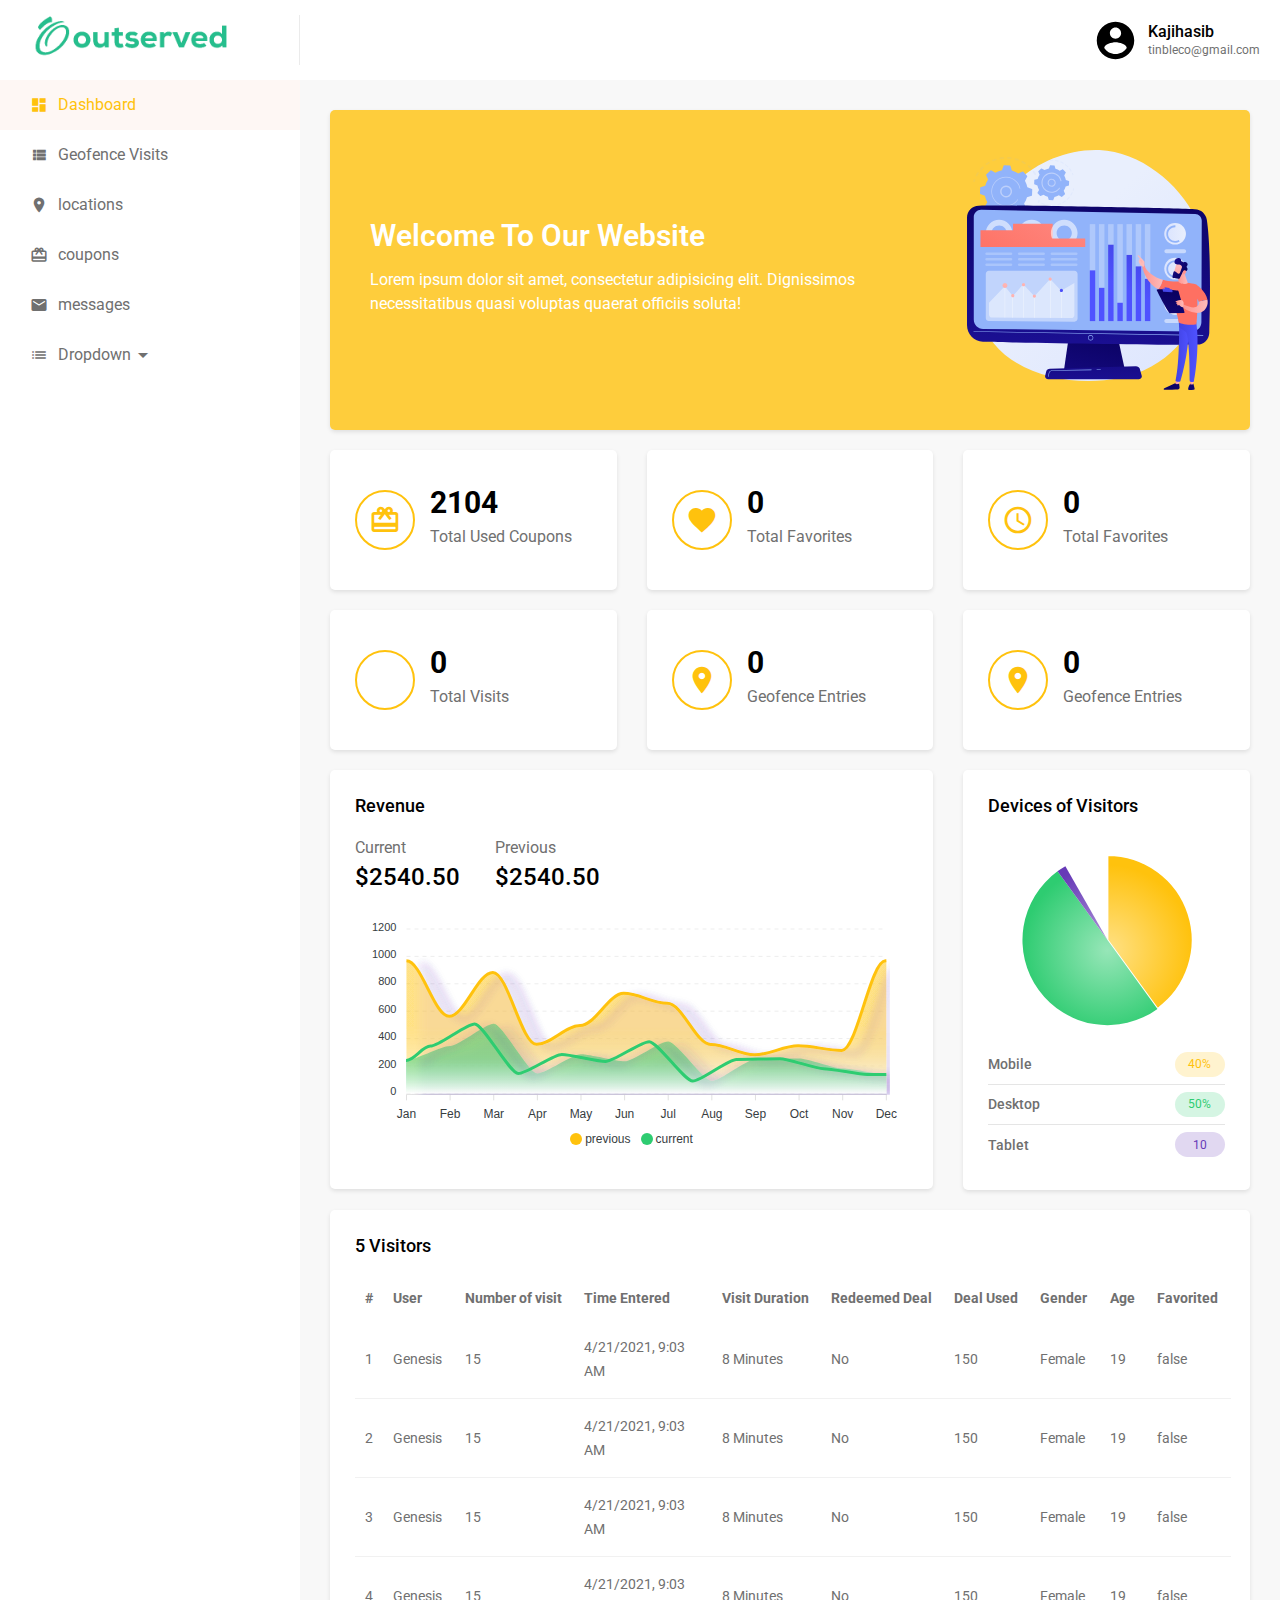
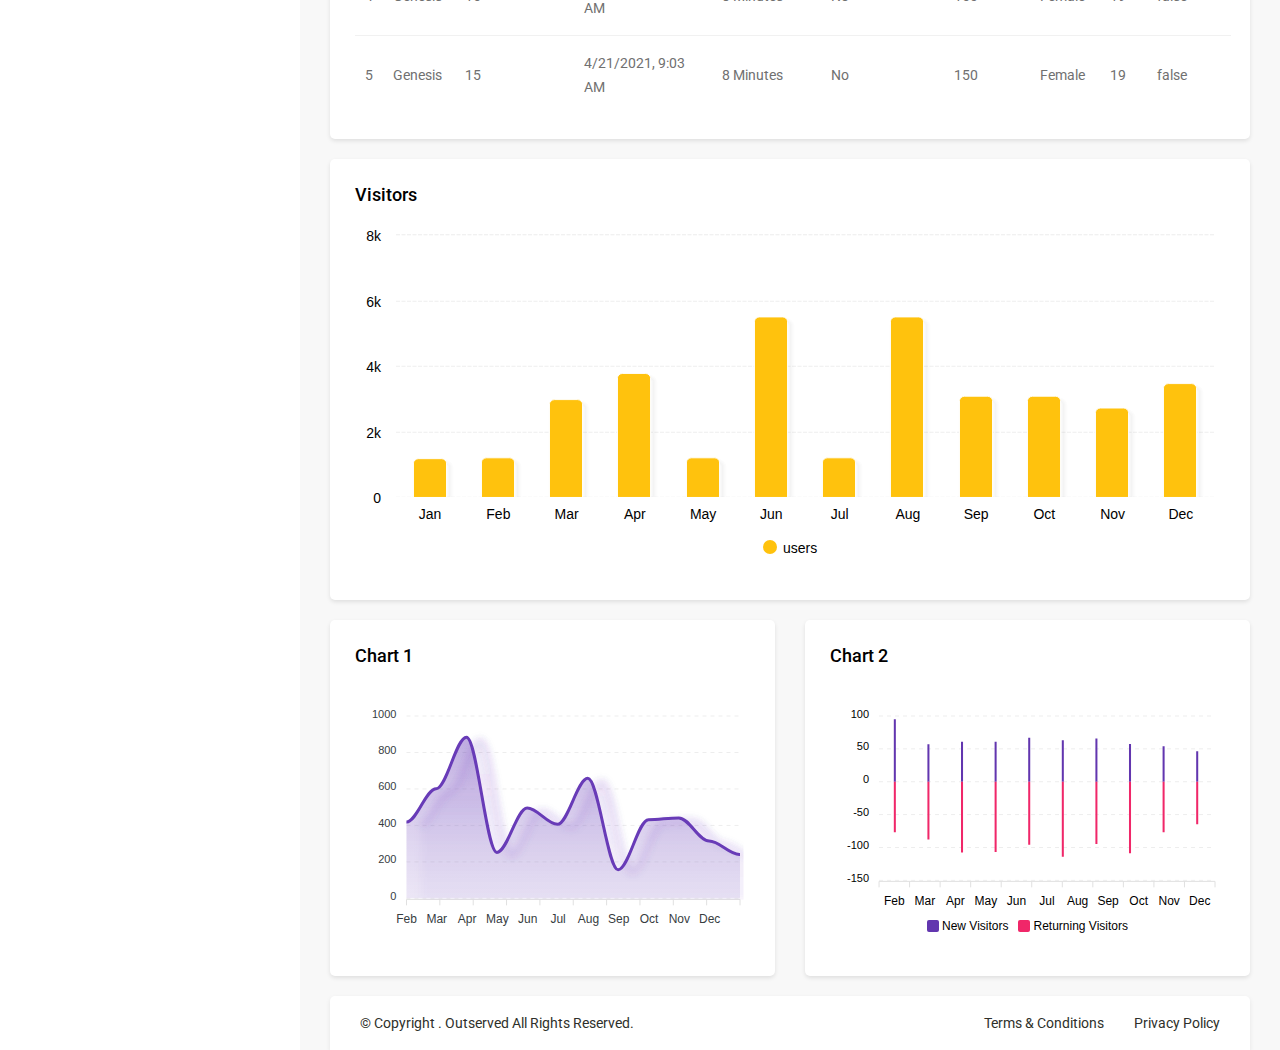
==== commit 2b19cd74: "position change" ====
--- a/index.html
+++ b/index.html
@@ -117,6 +117,7 @@
 					</div>
 					<img class="welcome-img" src="assets/images/dashboard.svg" alt="dashboard" />
 				</div>
+
 				<div class="row">
 					<div class="col-lg-4 col-md-6 col-12">
 						<div class="featured-card-wrap">
@@ -172,6 +173,133 @@
 							</div>
 						</div>
 					</div>
+					<div class="col-lg-8 col-12">
+						<div class="card-wrap">
+							<h2 class="card-title">Revenue</h2>
+							<ul class="revenue-info d-flex flex-wrap">
+								<li>
+									<h4>Current</h4>
+									<h2>$2540.50</h2>
+								</li>
+								<li>
+									<h4>Previous</h4>
+									<h2>$2540.50</h2>
+								</li>
+							</ul>
+							<div id="revenue"></div>
+						</div>
+					</div>
+					<div class="col-lg-4 col-12">
+						<div class="card-wrap">
+							<h2 class="card-title">Devices of Visitors</h2>
+
+							<div id="visitor_device"></div>
+							<ul class="visitor-list">
+								<li>
+									<strong>Mobile</strong>
+									<span class="mobile">40%</span>
+								</li>
+								<li>
+									<strong>Desktop</strong>
+									<span class="desktop">50%</span>
+								</li>
+								<li>
+									<strong>Tablet</strong>
+									<span class="tablet">10</span>
+								</li>
+							</ul>
+						</div>
+					</div>
+					<div class="col-12">
+						<div class="card-wrap">
+							<h2 class="card-title">5 Visitors</h2>
+
+							<table id="visit" class="table-wrapper">
+								<thead>
+									<tr>
+										<th>#</th>
+										<th class="all">User</th>
+										<th class="desktop desktop-1">Number of visit</th>
+										<th class="desktop desktop-1">Time Entered</th>
+										<th class="desktop">Visit Duration</th>
+										<th class="desktop desktop-1">Redeemed Deal</th>
+										<th>Deal Used</th>
+										<th>Gender</th>
+										<th>Age</th>
+										<th>Favorited</th>
+									</tr>
+								</thead>
+								<tbody>
+									<tr>
+										<td>1</td>
+										<td>Genesis</td>
+										<td>15</td>
+										<td>4/21/2021, 9:03 AM</td>
+										<td>8 Minutes</td>
+										<td>No</td>
+										<td>150</td>
+										<td>Female</td>
+										<td>19</td>
+										<td>false</td>
+									</tr>
+									<tr>
+										<td>2</td>
+										<td>Genesis</td>
+										<td>15</td>
+										<td>4/21/2021, 9:03 AM</td>
+										<td>8 Minutes</td>
+										<td>No</td>
+										<td>150</td>
+										<td>Female</td>
+										<td>19</td>
+										<td>false</td>
+									</tr>
+									<tr>
+										<td>3</td>
+										<td>Genesis</td>
+										<td>15</td>
+										<td>4/21/2021, 9:03 AM</td>
+										<td>8 Minutes</td>
+										<td>No</td>
+										<td>150</td>
+										<td>Female</td>
+										<td>19</td>
+										<td>false</td>
+									</tr>
+									<tr>
+										<td>4</td>
+										<td>Genesis</td>
+										<td>15</td>
+										<td>4/21/2021, 9:03 AM</td>
+										<td>8 Minutes</td>
+										<td>No</td>
+										<td>150</td>
+										<td>Female</td>
+										<td>19</td>
+										<td>false</td>
+									</tr>
+									<tr>
+										<td>5</td>
+										<td>Genesis</td>
+										<td>15</td>
+										<td>4/21/2021, 9:03 AM</td>
+										<td>8 Minutes</td>
+										<td>No</td>
+										<td>150</td>
+										<td>Female</td>
+										<td>19</td>
+										<td>false</td>
+									</tr>
+								</tbody>
+							</table>
+						</div>
+					</div>
+					<div class="col-12">
+						<div class="card-wrap">
+							<h2 class="card-title">Visitors</h2>
+							<div id="most_viewed"></div>
+						</div>
+					</div>
 					<div class="col-lg-6 col-12">
 						<div class="card-wrap">
 							<h2 class="card-title">Chart 1</h2>
@@ -182,12 +310,6 @@
 						<div class="card-wrap">
 							<h2 class="card-title">Chart 2</h2>
 							<div id="chart2"></div>
-						</div>
-					</div>
-					<div class="col-12">
-						<div class="card-wrap">
-							<h2 class="card-title">Chart 3</h2>
-							<div id="most_viewed"></div>
 						</div>
 					</div>
 				</div>
@@ -210,7 +332,7 @@
 		<script type="text/javascript" src="assets/js/dataTables.min.js"></script>
 		<script type="text/javascript" src="assets/js/apexcharts.min.js"></script>
 		<script type="text/javascript" src="assets/js/datatable.responsive.min.js"></script>
-		<script type="text/javascript" src="assets/js/chat.js"></script>
+		<script type="text/javascript" src="assets/js/chart.js"></script>
 		<script type="text/javascript" src="assets/js/scripts.js"></script>
 		<script>
 			$(function () {
@@ -379,7 +501,7 @@
 						headerFormat: '<h6 className="tooltipTitle">{point.key}</h6><ul className="chatTooltip">',
 						pointFormat:
 							'<li><span style="color:{series.color};padding:0">{series.name}: </span>' +
-							'<span style="padding:0"><b>{point.y:.1f} $</b></span></li>',
+							'<span style="padding:0"><b>{point.y:.1f}</b></span></li>',
 						footerFormat: '</ul>',
 						shared: true,
 						useHTML: true,
@@ -408,5 +530,18 @@
 				});
 			});
 		</script>
+		<script>
+			$('#visit').dataTable({
+				processing: false,
+				searching: false,
+				ordering: false,
+				responsive: true,
+				bSort: false,
+				order: [0, 'asc'],
+				bPaginate: false,
+				bFilter: false,
+				bInfo: false,
+			});
+		</script>
 	</body>
 </html>
--- a/assets/css/style.css
+++ b/assets/css/style.css
@@ -1 +1 @@
-.main-container{width:calc(100% - 300px);padding:0px 30px}@media (max-width: 991px){.main-container{width:100%}}@media (max-width: 767px){.main-container{padding:0px 15px}}.sidebar-nav{min-height:100vh;background:#fff;width:300px}@media (max-width: 991px){.sidebar-nav{position:fixed;left:-300px;top:0;z-index:12;-webkit-transition:all 0.4s ease-in-out 0s;transition:all 0.4s ease-in-out 0s;opacity:0;visibility:hidden}.sidebar-nav.show{visibility:visible;opacity:1;left:0}}.sidebar-nav .cancel-menu{display:none}@media (max-width: 991px){.sidebar-nav .cancel-menu{display:-webkit-box;display:-ms-flexbox;display:flex;-webkit-box-align:center;-ms-flex-align:center;align-items:center;-webkit-box-pack:center;-ms-flex-pack:center;justify-content:center;position:absolute;right:-14px;top:5px;font-size:35px;color:#fd0742}.sidebar-nav .cancel-menu:hover{opacity:0.8}}.sidebar-nav .logo{min-height:80px;display:-webkit-box;display:-ms-flexbox;display:flex;-webkit-box-align:center;-ms-flex-align:center;align-items:center;padding:10px 30px;position:relative}.sidebar-nav .logo::before{position:absolute;right:0;top:50%;-webkit-transform:translateY(-50%);transform:translateY(-50%);content:'';height:50px;background:rgba(0,0,0,0.08);width:1px}.mainmenu-wrap{-webkit-box-shadow:none;box-shadow:none;border:none;margin-top:0}.mainmenu-wrap li.menuitem a{display:-webkit-box;display:-ms-flexbox;display:flex;-webkit-box-align:center;-ms-flex-align:center;align-items:center;min-height:50px;padding:5px 30px;font-weight:400;position:relative;color:#707070}.mainmenu-wrap li.menuitem a:hover{color:#ffc20d}.mainmenu-wrap li.menuitem a span.icon{margin-right:10px;font-size:18px}.mainmenu-wrap li.menuitem.active a{background:rgba(240,92,38,0.05);color:#ffc20d}.mainmenu-wrap li.menuitem-collapsible .collapsible-header{display:-webkit-box;display:-ms-flexbox;display:flex;-webkit-box-align:center;-ms-flex-align:center;align-items:center;min-height:50px;padding:5px 30px;font-weight:400;color:#707070;-webkit-transition:all 0.4s ease-in-out 0s;transition:all 0.4s ease-in-out 0s;border-bottom:none;position:relative;font-size:16px;transition:all 0.4s ease-in-out 0s}.mainmenu-wrap li.menuitem-collapsible .collapsible-header.active{background:rgba(240,92,38,0.05);color:#ffc20d}.mainmenu-wrap li.menuitem-collapsible .collapsible-header.active span.name .material-icons{color:#ffc20d;-webkit-transform:rotate(180deg);transform:rotate(180deg)}.mainmenu-wrap li.menuitem-collapsible .collapsible-header:hover{color:#ffc20d}.mainmenu-wrap li.menuitem-collapsible .collapsible-header:hover span.name .material-icons{color:#ffc20d}.mainmenu-wrap li.menuitem-collapsible .collapsible-header span.icon{margin-right:10px;font-size:18px}.mainmenu-wrap li.menuitem-collapsible .collapsible-header span.name{-webkit-transition:all 0.4s ease-in-out 0s;transition:all 0.4s ease-in-out 0s}.mainmenu-wrap li.menuitem-collapsible .collapsible-header span.name .material-icons{color:#707070}.mainmenu-wrap li.menuitem-collapsible .collapsible-body{padding:10px 70px;border:none}.mainmenu-wrap li.menuitem-collapsible .collapsible-body ul li{margin-bottom:10px}.mainmenu-wrap li.menuitem-collapsible .collapsible-body ul li a{color:#707070;display:-webkit-box;display:-ms-flexbox;display:flex;-webkit-box-pack:justify;-ms-flex-pack:justify;justify-content:space-between;-webkit-box-align:center;-ms-flex-align:center;align-items:center}.mainmenu-wrap li.menuitem-collapsible .collapsible-body ul li a:hover,.mainmenu-wrap li.menuitem-collapsible .collapsible-body ul li a.active{color:#ffc20d}.mainmenu-wrap li.menuitem-collapsible .collapsible-body ul li a span{font-size:12px;color:#ffc20d}.mainmenu-wrap li.menuitem-collapsible .collapsible-body ul li:last-child{margin-bottom:0}.mainmenu-wrap .menu-badge{position:absolute;right:30px;top:50%;-webkit-transform:translateY(-50%);transform:translateY(-50%);font-size:10px;width:18px;height:18px;display:-webkit-box;display:-ms-flexbox;display:flex;-webkit-box-align:center;-ms-flex-align:center;align-items:center;-webkit-box-pack:center;-ms-flex-pack:center;justify-content:center;background:#fd0742;color:#fff;line-height:14px;border-radius:50%}.responsive-menu-admin{color:#2e302a;font-size:30px;margin-right:20px;cursor:pointer;-webkit-transition:all 0.4s ease-in-out 0s;transition:all 0.4s ease-in-out 0s}@media (max-width: 450px){.responsive-menu-admin{margin-right:10px}}.responsive-menu-admin:hover{color:#ffc20d}.header-area{background:#fff;min-height:80px;display:-webkit-box;display:-ms-flexbox;display:flex;-webkit-box-align:center;-ms-flex-align:center;align-items:center;-webkit-box-pack:end;-ms-flex-pack:end;justify-content:flex-end;margin:0px -30px 30px;padding:0px 20px}.profile-info{cursor:pointer;display:-webkit-box;display:-ms-flexbox;display:flex;-webkit-box-align:center;-ms-flex-align:center;align-items:center;-ms-flex-wrap:wrap;flex-wrap:wrap;padding:17px 0px;position:relative}.profile-info .image{height:45px;width:45px;-o-object-fit:cover;object-fit:cover;border-radius:50%;margin-right:10px}.profile-info .content h4{margin-bottom:0;font-size:16px;font-weight:500;line-height:20px}.profile-info .content span{display:block;font-size:12px;line-height:16px}.profile-info .profile-dropdown{position:absolute;right:0;top:100%;min-width:150px;padding:20px;background:#fff;z-index:1;-webkit-box-shadow:0px 2px 5px rgba(0,0,0,0.08);box-shadow:0px 2px 5px rgba(0,0,0,0.08);-webkit-transition:all 0.4s ease-in-out 0s;transition:all 0.4s ease-in-out 0s;opacity:0;visibility:hidden;-webkit-transform:scaleY(0);transform:scaleY(0);-webkit-transform-origin:top;transform-origin:top}.profile-info .profile-dropdown li a{min-height:30px;display:-webkit-box;display:-ms-flexbox;display:flex;-webkit-box-align:center;-ms-flex-align:center;align-items:center;font-size:14px}.profile-info .profile-dropdown li a span{font-size:18px;margin-right:5px}.profile-info:hover .profile-dropdown{visibility:visible;opacity:1;-webkit-transform:scaleY(1);transform:scaleY(1)}.welcome-wrapper{min-height:200px;background:rgba(255,194,13,0.8);border-radius:5px;padding:40px;-webkit-box-shadow:0px 2px 4px rgba(0,0,0,0.1);box-shadow:0px 2px 4px rgba(0,0,0,0.1);margin-bottom:20px}.welcome-wrapper .welcome-content{width:60%}.welcome-wrapper .welcome-content h4{text-transform:capitalize;margin-bottom:20px}.welcome-wrapper .welcome-content p{color:#fff;font-size:16px}.welcome-wrapper .welcome-img{height:240px}.featured-card-wrap{-webkit-box-shadow:0px 2px 4px rgba(0,0,0,0.1);box-shadow:0px 2px 4px rgba(0,0,0,0.1);background:#fff;border-radius:5px;padding:25px;display:-webkit-box;display:-ms-flexbox;display:flex;-webkit-box-align:center;-ms-flex-align:center;align-items:center;min-height:140px;margin-bottom:20px;-ms-flex-wrap:wrap;flex-wrap:wrap;position:relative}.featured-card-wrap .icon{height:60px;width:60px;display:-webkit-box;display:-ms-flexbox;display:flex;-webkit-box-align:center;-ms-flex-align:center;align-items:center;-webkit-box-pack:center;-ms-flex-pack:center;justify-content:center;border:2px solid #ffc20d;border-radius:50%;font-size:32px;color:#ffc20d}.featured-card-wrap .content{margin-left:15px}.featured-card-wrap .content h3{font-size:30px;margin-bottom:10px}.featured-card-wrap .content p{margin-bottom:0}.highcharts-credits{display:none}.footer-area{background:#fff;padding:15px 30px;display:-webkit-box;display:-ms-flexbox;display:flex;-webkit-box-align:center;-ms-flex-align:center;align-items:center;-webkit-box-pack:justify;-ms-flex-pack:justify;justify-content:space-between;width:100%;-webkit-box-shadow:0px 2px 5px rgba(0,0,0,0.08);box-shadow:0px 2px 5px rgba(0,0,0,0.08);border-top-left-radius:5px;border-top-right-radius:5px;-ms-flex-wrap:wrap;flex-wrap:wrap}.footer-area p{color:#2e302a;font-size:14px}.footer-menu{display:-webkit-box;display:-ms-flexbox;display:flex;-webkit-box-align:center;-ms-flex-align:center;align-items:center;-webkit-box-pack:center;-ms-flex-pack:center;justify-content:center}.footer-menu li{margin-right:30px}.footer-menu li:last-child{margin-right:0}.footer-menu li a{display:block;font-size:14px}
+.main-container{width:calc(100% - 300px);padding:0px 30px}@media (max-width: 991px){.main-container{width:100%}}@media (max-width: 767px){.main-container{padding:0px 15px}}.sidebar-nav{min-height:100vh;background:#fff;width:300px}@media (max-width: 991px){.sidebar-nav{position:fixed;left:-300px;top:0;z-index:12;-webkit-transition:all 0.4s ease-in-out 0s;transition:all 0.4s ease-in-out 0s;opacity:0;visibility:hidden}.sidebar-nav.show{visibility:visible;opacity:1;left:0}}.sidebar-nav .cancel-menu{display:none}@media (max-width: 991px){.sidebar-nav .cancel-menu{display:-webkit-box;display:-ms-flexbox;display:flex;-webkit-box-align:center;-ms-flex-align:center;align-items:center;-webkit-box-pack:center;-ms-flex-pack:center;justify-content:center;position:absolute;right:-14px;top:5px;font-size:35px;color:#fd0742}.sidebar-nav .cancel-menu:hover{opacity:0.8}}.sidebar-nav .logo{min-height:80px;display:-webkit-box;display:-ms-flexbox;display:flex;-webkit-box-align:center;-ms-flex-align:center;align-items:center;padding:10px 30px;position:relative}.sidebar-nav .logo::before{position:absolute;right:0;top:50%;-webkit-transform:translateY(-50%);transform:translateY(-50%);content:'';height:50px;background:rgba(0,0,0,0.08);width:1px}.mainmenu-wrap{-webkit-box-shadow:none;box-shadow:none;border:none;margin-top:0}.mainmenu-wrap li.menuitem a{display:-webkit-box;display:-ms-flexbox;display:flex;-webkit-box-align:center;-ms-flex-align:center;align-items:center;min-height:50px;padding:5px 30px;font-weight:400;position:relative;color:#707070}.mainmenu-wrap li.menuitem a:hover{color:#ffc20d}.mainmenu-wrap li.menuitem a span.icon{margin-right:10px;font-size:18px}.mainmenu-wrap li.menuitem.active a{background:rgba(240,92,38,0.05);color:#ffc20d}.mainmenu-wrap li.menuitem-collapsible .collapsible-header{display:-webkit-box;display:-ms-flexbox;display:flex;-webkit-box-align:center;-ms-flex-align:center;align-items:center;min-height:50px;padding:5px 30px;font-weight:400;color:#707070;-webkit-transition:all 0.4s ease-in-out 0s;transition:all 0.4s ease-in-out 0s;border-bottom:none;position:relative;font-size:16px;transition:all 0.4s ease-in-out 0s}.mainmenu-wrap li.menuitem-collapsible .collapsible-header.active{background:rgba(240,92,38,0.05);color:#ffc20d}.mainmenu-wrap li.menuitem-collapsible .collapsible-header.active span.name .material-icons{color:#ffc20d;-webkit-transform:rotate(180deg);transform:rotate(180deg)}.mainmenu-wrap li.menuitem-collapsible .collapsible-header:hover{color:#ffc20d}.mainmenu-wrap li.menuitem-collapsible .collapsible-header:hover span.name .material-icons{color:#ffc20d}.mainmenu-wrap li.menuitem-collapsible .collapsible-header span.icon{margin-right:10px;font-size:18px}.mainmenu-wrap li.menuitem-collapsible .collapsible-header span.name{-webkit-transition:all 0.4s ease-in-out 0s;transition:all 0.4s ease-in-out 0s}.mainmenu-wrap li.menuitem-collapsible .collapsible-header span.name .material-icons{color:#707070}.mainmenu-wrap li.menuitem-collapsible .collapsible-body{padding:10px 70px;border:none}.mainmenu-wrap li.menuitem-collapsible .collapsible-body ul li{margin-bottom:10px}.mainmenu-wrap li.menuitem-collapsible .collapsible-body ul li a{color:#707070;display:-webkit-box;display:-ms-flexbox;display:flex;-webkit-box-pack:justify;-ms-flex-pack:justify;justify-content:space-between;-webkit-box-align:center;-ms-flex-align:center;align-items:center}.mainmenu-wrap li.menuitem-collapsible .collapsible-body ul li a:hover,.mainmenu-wrap li.menuitem-collapsible .collapsible-body ul li a.active{color:#ffc20d}.mainmenu-wrap li.menuitem-collapsible .collapsible-body ul li a span{font-size:12px;color:#ffc20d}.mainmenu-wrap li.menuitem-collapsible .collapsible-body ul li:last-child{margin-bottom:0}.mainmenu-wrap .menu-badge{position:absolute;right:30px;top:50%;-webkit-transform:translateY(-50%);transform:translateY(-50%);font-size:10px;width:18px;height:18px;display:-webkit-box;display:-ms-flexbox;display:flex;-webkit-box-align:center;-ms-flex-align:center;align-items:center;-webkit-box-pack:center;-ms-flex-pack:center;justify-content:center;background:#fd0742;color:#fff;line-height:14px;border-radius:50%}.responsive-menu-admin{color:#2e302a;font-size:30px;margin-right:20px;cursor:pointer;-webkit-transition:all 0.4s ease-in-out 0s;transition:all 0.4s ease-in-out 0s}@media (max-width: 450px){.responsive-menu-admin{margin-right:10px}}.responsive-menu-admin:hover{color:#ffc20d}.header-area{background:#fff;min-height:80px;display:-webkit-box;display:-ms-flexbox;display:flex;-webkit-box-align:center;-ms-flex-align:center;align-items:center;-webkit-box-pack:end;-ms-flex-pack:end;justify-content:flex-end;margin:0px -30px 30px;padding:0px 20px}.profile-info{cursor:pointer;display:-webkit-box;display:-ms-flexbox;display:flex;-webkit-box-align:center;-ms-flex-align:center;align-items:center;-ms-flex-wrap:wrap;flex-wrap:wrap;padding:17px 0px;position:relative}.profile-info .image{height:45px;width:45px;-o-object-fit:cover;object-fit:cover;border-radius:50%;margin-right:10px}.profile-info .content h4{margin-bottom:0;font-size:16px;font-weight:500;line-height:20px}.profile-info .content span{display:block;font-size:12px;line-height:16px}.profile-info .profile-dropdown{position:absolute;right:0;top:100%;min-width:150px;padding:20px;background:#fff;z-index:1;-webkit-box-shadow:0px 2px 5px rgba(0,0,0,0.08);box-shadow:0px 2px 5px rgba(0,0,0,0.08);-webkit-transition:all 0.4s ease-in-out 0s;transition:all 0.4s ease-in-out 0s;opacity:0;visibility:hidden;-webkit-transform:scaleY(0);transform:scaleY(0);-webkit-transform-origin:top;transform-origin:top}.profile-info .profile-dropdown li a{min-height:30px;display:-webkit-box;display:-ms-flexbox;display:flex;-webkit-box-align:center;-ms-flex-align:center;align-items:center;font-size:14px}.profile-info .profile-dropdown li a span{font-size:18px;margin-right:5px}.profile-info:hover .profile-dropdown{visibility:visible;opacity:1;-webkit-transform:scaleY(1);transform:scaleY(1)}.welcome-wrapper{min-height:200px;background:rgba(255,194,13,0.8);border-radius:5px;padding:40px;-webkit-box-shadow:0px 2px 4px rgba(0,0,0,0.1);box-shadow:0px 2px 4px rgba(0,0,0,0.1);margin-bottom:20px}.welcome-wrapper .welcome-content{width:60%}.welcome-wrapper .welcome-content h4{text-transform:capitalize;margin-bottom:20px}.welcome-wrapper .welcome-content p{color:#fff;font-size:16px}.welcome-wrapper .welcome-img{height:240px}.featured-card-wrap{-webkit-box-shadow:0px 2px 4px rgba(0,0,0,0.1);box-shadow:0px 2px 4px rgba(0,0,0,0.1);background:#fff;border-radius:5px;padding:25px;display:-webkit-box;display:-ms-flexbox;display:flex;-webkit-box-align:center;-ms-flex-align:center;align-items:center;min-height:140px;margin-bottom:20px;-ms-flex-wrap:wrap;flex-wrap:wrap;position:relative}.featured-card-wrap .icon{height:60px;width:60px;display:-webkit-box;display:-ms-flexbox;display:flex;-webkit-box-align:center;-ms-flex-align:center;align-items:center;-webkit-box-pack:center;-ms-flex-pack:center;justify-content:center;border:2px solid #ffc20d;border-radius:50%;font-size:32px;color:#ffc20d}.featured-card-wrap .content{margin-left:15px}.featured-card-wrap .content h3{font-size:30px;margin-bottom:10px}.featured-card-wrap .content p{margin-bottom:0}.highcharts-credits{display:none}.footer-area{background:#fff;padding:15px 30px;display:-webkit-box;display:-ms-flexbox;display:flex;-webkit-box-align:center;-ms-flex-align:center;align-items:center;-webkit-box-pack:justify;-ms-flex-pack:justify;justify-content:space-between;width:100%;-webkit-box-shadow:0px 2px 5px rgba(0,0,0,0.08);box-shadow:0px 2px 5px rgba(0,0,0,0.08);border-top-left-radius:5px;border-top-right-radius:5px;-ms-flex-wrap:wrap;flex-wrap:wrap}.footer-area p{color:#2e302a;font-size:14px}.footer-menu{display:-webkit-box;display:-ms-flexbox;display:flex;-webkit-box-align:center;-ms-flex-align:center;align-items:center;-webkit-box-pack:center;-ms-flex-pack:center;justify-content:center}.footer-menu li{margin-right:30px}.footer-menu li:last-child{margin-right:0}.footer-menu li a{display:block;font-size:14px}.revenue-info li{margin-right:35px}.revenue-info li:last-child{margin-right:0}.revenue-info li h4{font-size:16px;color:#707070;font-weight:400;margin-bottom:5px}.revenue-info li h2{font-size:24px;font-weight:500}.visitor-list li{display:-webkit-box;display:-ms-flexbox;display:flex;-webkit-box-align:center;-ms-flex-align:center;align-items:center;-webkit-box-pack:justify;-ms-flex-pack:justify;justify-content:space-between;min-height:40px;border-bottom:1px solid #e5e5e5}.visitor-list li strong{font-size:14px;font-weight:500}.visitor-list li:last-child{border-bottom:none}.visitor-list li span{height:25px;min-width:50px;display:-webkit-box;display:-ms-flexbox;display:flex;-webkit-box-align:center;-ms-flex-align:center;align-items:center;-webkit-box-pack:center;-ms-flex-pack:center;justify-content:center;border-radius:25px;font-size:12px}.visitor-list li span.mobile{color:#ffc20d;background:rgba(255,194,13,0.2)}.visitor-list li span.desktop{color:#2ecc71;background:rgba(46,204,113,0.2)}.visitor-list li span.tablet{color:#673ab7;background:rgba(103,58,183,0.2)}.table-wrapper{border:none !important}.table-wrapper thead tr{border:none}.table-wrapper thead tr th{border-bottom:none;font-size:14px;padding:10px;text-align:left}.table-wrapper tbody tr{border:none;-webkit-transition:all 0.4s ease-in-out 0s;transition:all 0.4s ease-in-out 0s}.table-wrapper tbody tr:hover{background:#fafafa}.table-wrapper tbody tr td{border-bottom:1px solid #f1f1f1;padding:15px 10px;font-size:14px}.table-wrapper tbody tr:last-child td{border-bottom:none}
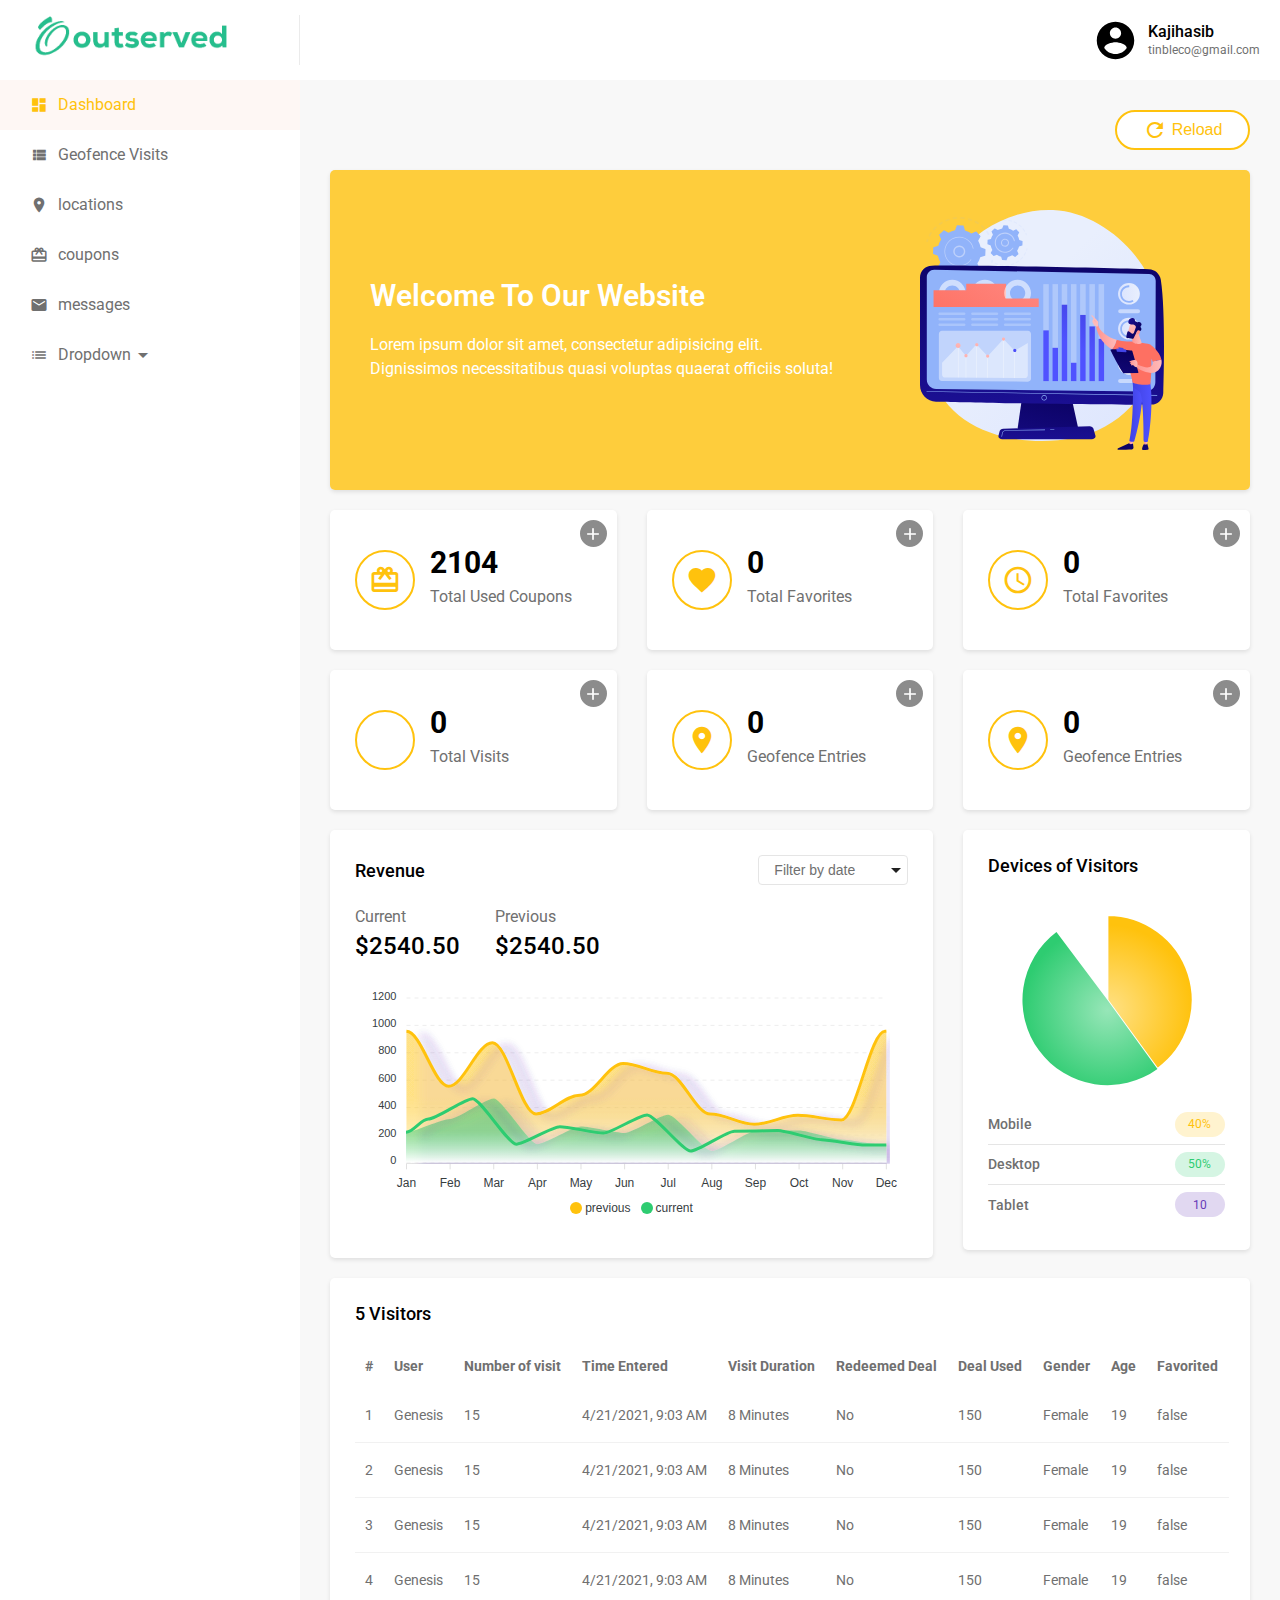
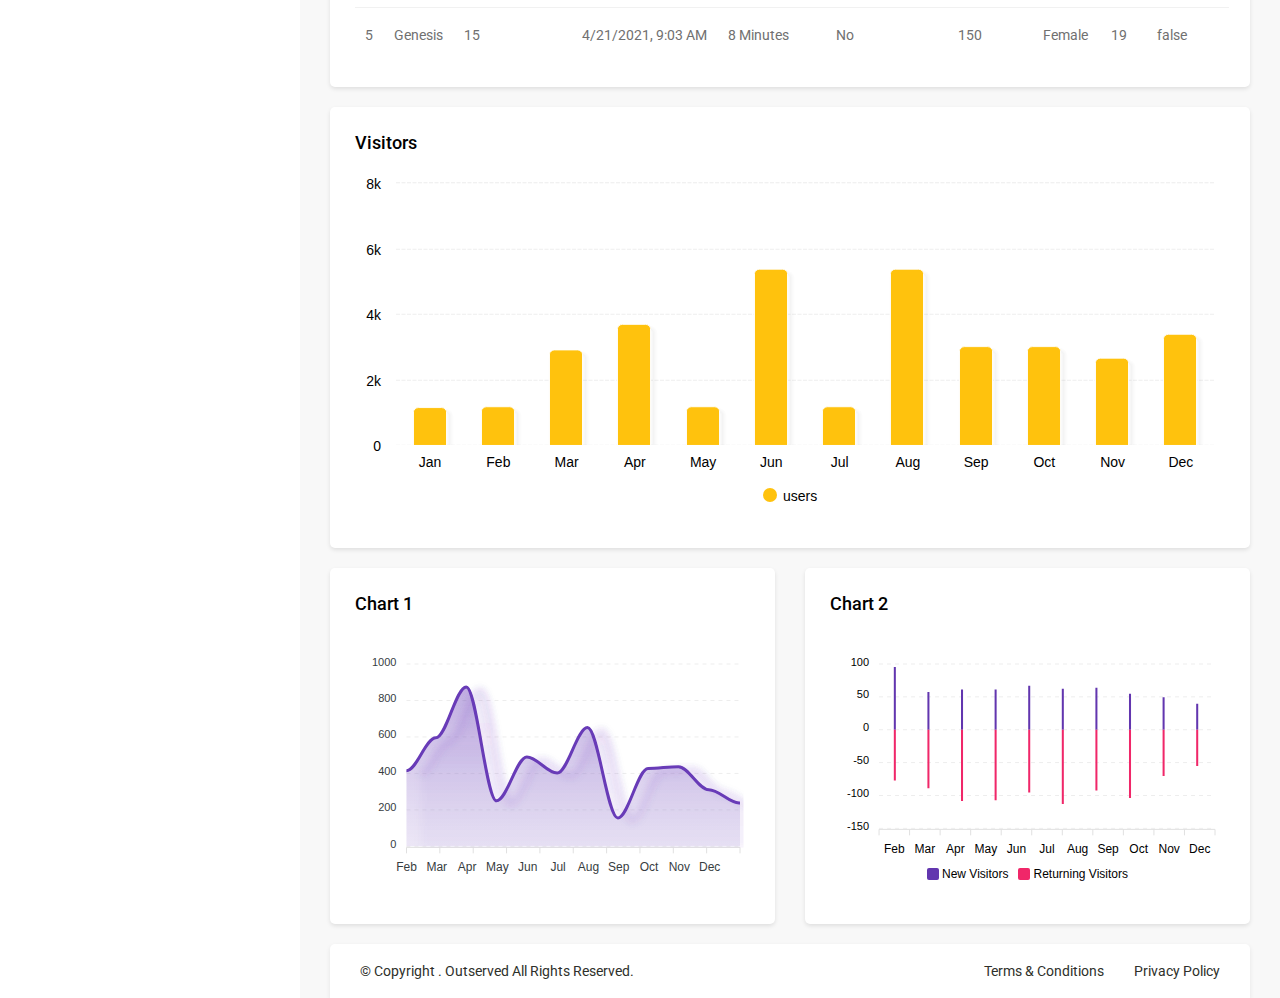
==== commit d9ae729b: "all page done" ====
--- a/index.html
+++ b/index.html
@@ -85,6 +85,7 @@
 
 			<div class="main-container">
 				<header class="header-area">
+					<span class="material-icons d-lg-none d-block responsive-menu-admin"> menu </span>
 					<div class="profile-info">
 						<img class="image" src="assets/images/avatar.svg" alt="" />
 						<div class="content">
@@ -107,212 +108,251 @@
 						</ul>
 					</div>
 				</header>
-				<div class="welcome-wrapper d-flex flex-wrap align-items-center justify-content-between">
-					<div class="welcome-content">
-						<h4 class="fs-30 fw-600 color-white">welcome to our website</h4>
-						<p>
-							Lorem ipsum dolor sit amet, consectetur adipisicing elit. Dignissimos necessitatibus quasi
-							voluptas quaerat officiis soluta!
-						</p>
+				<div class="main-content">
+					<div class="text-right mb-20">
+						<button class="btnStyle btnStyleOutline">
+							<span class="material-icons mr-5 mt-0"> refresh </span>Reload
+						</button>
 					</div>
-					<img class="welcome-img" src="assets/images/dashboard.svg" alt="dashboard" />
-				</div>
-
-				<div class="row">
-					<div class="col-lg-4 col-md-6 col-12">
-						<div class="featured-card-wrap">
-							<span class="material-icons icon"> redeem </span>
-							<div class="content">
-								<h3>2104</h3>
-								<p>Total Used Coupons</p>
-							</div>
-						</div>
+					<div class="welcome-wrapper d-flex flex-wrap align-items-center justify-content-between">
+						<div class="welcome-content">
+							<h4 class="fs-30 fw-600 color-white">welcome to our website</h4>
+							<p>
+								Lorem ipsum dolor sit amet, consectetur adipisicing elit. Dignissimos necessitatibus
+								quasi voluptas quaerat officiis soluta!
+							</p>
+						</div>
+						<img class="welcome-img" src="assets/images/dashboard.svg" alt="dashboard" />
 					</div>
-					<div class="col-lg-4 col-md-6 col-12">
-						<div class="featured-card-wrap">
-							<span class="material-icons icon"> favorite </span>
-							<div class="content">
-								<h3>0</h3>
-								<p>Total Favorites</p>
-							</div>
-						</div>
-					</div>
-					<div class="col-lg-4 col-md-6 col-12">
-						<div class="featured-card-wrap">
-							<span class="material-icons icon"> schedule </span>
-							<div class="content">
-								<h3>0</h3>
-								<p>Total Favorites</p>
-							</div>
-						</div>
-					</div>
-					<div class="col-lg-4 col-md-6 col-12">
-						<div class="featured-card-wrap">
-							<span class="material-icons icon"> tour </span>
-							<div class="content">
-								<h3>0</h3>
-								<p>Total Visits</p>
-							</div>
-						</div>
-					</div>
-					<div class="col-lg-4 col-md-6 col-12">
-						<div class="featured-card-wrap">
-							<span class="material-icons icon"> location_on </span>
-							<div class="content">
-								<h3>0</h3>
-								<p>Geofence Entries</p>
-							</div>
-						</div>
-					</div>
-					<div class="col-lg-4 col-md-6 col-12">
-						<div class="featured-card-wrap">
-							<span class="material-icons icon"> location_on </span>
-							<div class="content">
-								<h3>0</h3>
-								<p>Geofence Entries</p>
-							</div>
-						</div>
-					</div>
-					<div class="col-lg-8 col-12">
-						<div class="card-wrap">
-							<h2 class="card-title">Revenue</h2>
-							<ul class="revenue-info d-flex flex-wrap">
-								<li>
-									<h4>Current</h4>
-									<h2>$2540.50</h2>
-								</li>
-								<li>
-									<h4>Previous</h4>
-									<h2>$2540.50</h2>
-								</li>
-							</ul>
-							<div id="revenue"></div>
-						</div>
-					</div>
-					<div class="col-lg-4 col-12">
-						<div class="card-wrap">
-							<h2 class="card-title">Devices of Visitors</h2>
-
-							<div id="visitor_device"></div>
-							<ul class="visitor-list">
-								<li>
-									<strong>Mobile</strong>
-									<span class="mobile">40%</span>
-								</li>
-								<li>
-									<strong>Desktop</strong>
-									<span class="desktop">50%</span>
-								</li>
-								<li>
-									<strong>Tablet</strong>
-									<span class="tablet">10</span>
-								</li>
-							</ul>
-						</div>
-					</div>
-					<div class="col-12">
-						<div class="card-wrap">
-							<h2 class="card-title">5 Visitors</h2>
-
-							<table id="visit" class="table-wrapper">
-								<thead>
-									<tr>
-										<th>#</th>
-										<th class="all">User</th>
-										<th class="desktop desktop-1">Number of visit</th>
-										<th class="desktop desktop-1">Time Entered</th>
-										<th class="desktop">Visit Duration</th>
-										<th class="desktop desktop-1">Redeemed Deal</th>
-										<th>Deal Used</th>
-										<th>Gender</th>
-										<th>Age</th>
-										<th>Favorited</th>
-									</tr>
-								</thead>
-								<tbody>
-									<tr>
-										<td>1</td>
-										<td>Genesis</td>
-										<td>15</td>
-										<td>4/21/2021, 9:03 AM</td>
-										<td>8 Minutes</td>
-										<td>No</td>
-										<td>150</td>
-										<td>Female</td>
-										<td>19</td>
-										<td>false</td>
-									</tr>
-									<tr>
-										<td>2</td>
-										<td>Genesis</td>
-										<td>15</td>
-										<td>4/21/2021, 9:03 AM</td>
-										<td>8 Minutes</td>
-										<td>No</td>
-										<td>150</td>
-										<td>Female</td>
-										<td>19</td>
-										<td>false</td>
-									</tr>
-									<tr>
-										<td>3</td>
-										<td>Genesis</td>
-										<td>15</td>
-										<td>4/21/2021, 9:03 AM</td>
-										<td>8 Minutes</td>
-										<td>No</td>
-										<td>150</td>
-										<td>Female</td>
-										<td>19</td>
-										<td>false</td>
-									</tr>
-									<tr>
-										<td>4</td>
-										<td>Genesis</td>
-										<td>15</td>
-										<td>4/21/2021, 9:03 AM</td>
-										<td>8 Minutes</td>
-										<td>No</td>
-										<td>150</td>
-										<td>Female</td>
-										<td>19</td>
-										<td>false</td>
-									</tr>
-									<tr>
-										<td>5</td>
-										<td>Genesis</td>
-										<td>15</td>
-										<td>4/21/2021, 9:03 AM</td>
-										<td>8 Minutes</td>
-										<td>No</td>
-										<td>150</td>
-										<td>Female</td>
-										<td>19</td>
-										<td>false</td>
-									</tr>
-								</tbody>
-							</table>
-						</div>
-					</div>
-					<div class="col-12">
-						<div class="card-wrap">
-							<h2 class="card-title">Visitors</h2>
-							<div id="most_viewed"></div>
-						</div>
-					</div>
-					<div class="col-lg-6 col-12">
-						<div class="card-wrap">
-							<h2 class="card-title">Chart 1</h2>
-							<div id="chart1"></div>
-						</div>
-					</div>
-					<div class="col-lg-6 col-12">
-						<div class="card-wrap">
-							<h2 class="card-title">Chart 2</h2>
-							<div id="chart2"></div>
+
+					<div class="row">
+						<div class="col-xl-4 col-md-6 col-12">
+							<div class="featured-card-wrap">
+								<span class="material-icons icon"> redeem </span>
+								<div class="content">
+									<h3>2104</h3>
+									<p>Total Used Coupons</p>
+								</div>
+								<button class="add-more-btn">
+									<span class="material-icons"> add </span>
+								</button>
+							</div>
+						</div>
+						<div class="col-xl-4 col-md-6 col-12">
+							<div class="featured-card-wrap">
+								<span class="material-icons icon"> favorite </span>
+								<div class="content">
+									<h3>0</h3>
+									<p>Total Favorites</p>
+								</div>
+								<button class="add-more-btn">
+									<span class="material-icons"> add </span>
+								</button>
+							</div>
+						</div>
+						<div class="col-xl-4 col-md-6 col-12">
+							<div class="featured-card-wrap">
+								<span class="material-icons icon"> schedule </span>
+								<div class="content">
+									<h3>0</h3>
+									<p>Total Favorites</p>
+								</div>
+								<button class="add-more-btn">
+									<span class="material-icons"> add </span>
+								</button>
+							</div>
+						</div>
+						<div class="col-xl-4 col-md-6 col-12">
+							<div class="featured-card-wrap">
+								<span class="material-icons icon"> tour </span>
+								<div class="content">
+									<h3>0</h3>
+									<p>Total Visits</p>
+								</div>
+								<button class="add-more-btn">
+									<span class="material-icons"> add </span>
+								</button>
+							</div>
+						</div>
+						<div class="col-xl-4 col-md-6 col-12">
+							<div class="featured-card-wrap">
+								<span class="material-icons icon"> location_on </span>
+								<div class="content">
+									<h3>0</h3>
+									<p>Geofence Entries</p>
+								</div>
+								<button class="add-more-btn">
+									<span class="material-icons"> add </span>
+								</button>
+							</div>
+						</div>
+						<div class="col-xl-4 col-md-6 col-12">
+							<div class="featured-card-wrap">
+								<span class="material-icons icon"> location_on </span>
+								<div class="content">
+									<h3>0</h3>
+									<p>Geofence Entries</p>
+								</div>
+								<button class="add-more-btn">
+									<span class="material-icons"> add </span>
+								</button>
+							</div>
+						</div>
+						<div class="col-xl-8 col-12">
+							<div class="card-wrap">
+								<div class="d-flex align-items-center flex-wrap justify-content-between mb-20">
+									<h2 class="card-title mb-0">Revenue</h2>
+
+									<div class="filter-revenue">
+										<select class="material-select">
+											<option selected>Filter by date</option>
+											<option value="1">Daily</option>
+											<option value="1">Weekly</option>
+											<option value="1">Monthly</option>
+											<option value="1">Yearly</option>
+										</select>
+									</div>
+								</div>
+								<ul class="revenue-info d-flex flex-wrap">
+									<li>
+										<h4>Current</h4>
+										<h2>$2540.50</h2>
+									</li>
+									<li>
+										<h4>Previous</h4>
+										<h2>$2540.50</h2>
+									</li>
+								</ul>
+
+								<div id="revenue"></div>
+							</div>
+						</div>
+						<div class="col-xl-4 col-12">
+							<div class="card-wrap">
+								<h2 class="card-title">Devices of Visitors</h2>
+
+								<div id="visitor_device"></div>
+								<ul class="visitor-list">
+									<li>
+										<strong>Mobile</strong>
+										<span class="mobile">40%</span>
+									</li>
+									<li>
+										<strong>Desktop</strong>
+										<span class="desktop">50%</span>
+									</li>
+									<li>
+										<strong>Tablet</strong>
+										<span class="tablet">10</span>
+									</li>
+								</ul>
+							</div>
+						</div>
+						<div class="col-12">
+							<div class="card-wrap">
+								<h2 class="card-title">5 Visitors</h2>
+
+								<table id="visit" class="table-wrapper">
+									<thead>
+										<tr>
+											<th>#</th>
+											<th class="all">User</th>
+											<th class="desktop desktop-1">Number of visit</th>
+											<th class="desktop desktop-1">Time Entered</th>
+											<th class="desktop">Visit Duration</th>
+											<th class="desktop desktop-1">Redeemed Deal</th>
+											<th class="desktop">Deal Used</th>
+											<th class="all">Gender</th>
+											<th class="all">Age</th>
+											<th class="all">Favorited</th>
+										</tr>
+									</thead>
+									<tbody>
+										<tr>
+											<td>1</td>
+											<td>Genesis</td>
+											<td>15</td>
+											<td>4/21/2021, 9:03 AM</td>
+											<td>8 Minutes</td>
+											<td>No</td>
+											<td>150</td>
+											<td>Female</td>
+											<td>19</td>
+											<td>false</td>
+										</tr>
+										<tr>
+											<td>2</td>
+											<td>Genesis</td>
+											<td>15</td>
+											<td>4/21/2021, 9:03 AM</td>
+											<td>8 Minutes</td>
+											<td>No</td>
+											<td>150</td>
+											<td>Female</td>
+											<td>19</td>
+											<td>false</td>
+										</tr>
+										<tr>
+											<td>3</td>
+											<td>Genesis</td>
+											<td>15</td>
+											<td>4/21/2021, 9:03 AM</td>
+											<td>8 Minutes</td>
+											<td>No</td>
+											<td>150</td>
+											<td>Female</td>
+											<td>19</td>
+											<td>false</td>
+										</tr>
+										<tr>
+											<td>4</td>
+											<td>Genesis</td>
+											<td>15</td>
+											<td>4/21/2021, 9:03 AM</td>
+											<td>8 Minutes</td>
+											<td>No</td>
+											<td>150</td>
+											<td>Female</td>
+											<td>19</td>
+											<td>false</td>
+										</tr>
+										<tr>
+											<td>5</td>
+											<td>Genesis</td>
+											<td>15</td>
+											<td>4/21/2021, 9:03 AM</td>
+											<td>8 Minutes</td>
+											<td>No</td>
+											<td>150</td>
+											<td>Female</td>
+											<td>19</td>
+											<td>false</td>
+										</tr>
+									</tbody>
+								</table>
+							</div>
+						</div>
+						<div class="col-12">
+							<div class="card-wrap">
+								<h2 class="card-title">Visitors</h2>
+								<div id="most_viewed"></div>
+							</div>
+						</div>
+						<div class="col-xl-6 col-12">
+							<div class="card-wrap">
+								<h2 class="card-title">Chart 1</h2>
+								<div id="chart1"></div>
+							</div>
+						</div>
+						<div class="col-xl-6 col-12">
+							<div class="card-wrap">
+								<h2 class="card-title">Chart 2</h2>
+								<div id="chart2"></div>
+							</div>
 						</div>
 					</div>
 				</div>
+
 				<footer class="footer-area">
 					<p>© Copyright . Outserved All Rights Reserved.</p>
 					<ul class="footer-menu">
--- a/assets/css/theme.css
+++ b/assets/css/theme.css
@@ -76,7 +76,7 @@
 
 body .input-field {
 	margin-top: 0;
-	margin-bottom: 20px;
+	margin-bottom: 15px;
 }
 
 body .input-field input:not([type]),
@@ -168,39 +168,11 @@
 }
 
 body .input-field label {
-	-webkit-transform: translateY(21px);
-	transform: translateY(21px);
-	display: -webkit-box;
-	display: -ms-flexbox;
-	display: flex;
-	-webkit-box-align: center;
-	-ms-flex-align: center;
-	align-items: center;
+	position: static;
 	font-size: 14px;
-	line-height: 12px;
-	color: #afafaf;
-	left: 10px;
-}
-
-body .input-field label span {
-	min-width: 50px;
-	background: #fff;
-	display: inline-block;
-	letter-spacing: 0px;
-	border-radius: 2px;
-	padding: 0px 15px;
-}
-
-body .input-field label.active {
-	z-index: 10;
-}
-
-body .input-field label.active span {
-	-webkit-transform: translateY(10px);
-	transform: translateY(10px);
-	font-size: 14px;
-	color: #ffc20d;
-	background: #fff;
+	color: #2e302a;
+	margin-bottom: 5px;
+	transform: translateY(0);
 }
 
 body .input-field span.error-message {
@@ -211,14 +183,14 @@
 	-webkit-box-align: center;
 	-ms-flex-align: center;
 	align-items: center;
-	padding: 4px 10px;
+	padding: 8px 10px;
 	width: 100%;
 	color: #f44336;
 	background: rgba(244, 67, 54, 0.2);
 	font-size: 12px;
 	line-height: 14px;
 	border-radius: 2px;
-	margin-top: 5px;
+	margin-top: 2px;
 }
 
 body .input-field .iti {
@@ -356,6 +328,8 @@
 .select-style .select-wrapper .dropdown-trigger:focus {
 	outline: none;
 	border-color: #ffc20d !important;
+	border-bottom: 1px solid #ffc20d !important;
+	box-shadow: none !important;
 }
 
 .select-style .select-wrapper .dropdown-content {
@@ -370,6 +344,10 @@
 .select-style .select-wrapper .dropdown-content li span {
 	padding: 11px 16px;
 	color: #707070;
+}
+.select-style label {
+	font-size: 14px;
+	color: #2e302a;
 }
 
 @media (max-width: 991px) {
@@ -382,7 +360,7 @@
 .btnStyle {
 	min-height: 40px;
 	min-width: 135px;
-	padding: 5px 25px 8px;
+	padding: 6px 25px;
 	background: #ffc20d;
 	display: -webkit-inline-box;
 	display: -ms-inline-flexbox;
--- a/assets/css/style.css
+++ b/assets/css/style.css
@@ -1 +1 @@
-.main-container{width:calc(100% - 300px);padding:0px 30px}@media (max-width: 991px){.main-container{width:100%}}@media (max-width: 767px){.main-container{padding:0px 15px}}.sidebar-nav{min-height:100vh;background:#fff;width:300px}@media (max-width: 991px){.sidebar-nav{position:fixed;left:-300px;top:0;z-index:12;-webkit-transition:all 0.4s ease-in-out 0s;transition:all 0.4s ease-in-out 0s;opacity:0;visibility:hidden}.sidebar-nav.show{visibility:visible;opacity:1;left:0}}.sidebar-nav .cancel-menu{display:none}@media (max-width: 991px){.sidebar-nav .cancel-menu{display:-webkit-box;display:-ms-flexbox;display:flex;-webkit-box-align:center;-ms-flex-align:center;align-items:center;-webkit-box-pack:center;-ms-flex-pack:center;justify-content:center;position:absolute;right:-14px;top:5px;font-size:35px;color:#fd0742}.sidebar-nav .cancel-menu:hover{opacity:0.8}}.sidebar-nav .logo{min-height:80px;display:-webkit-box;display:-ms-flexbox;display:flex;-webkit-box-align:center;-ms-flex-align:center;align-items:center;padding:10px 30px;position:relative}.sidebar-nav .logo::before{position:absolute;right:0;top:50%;-webkit-transform:translateY(-50%);transform:translateY(-50%);content:'';height:50px;background:rgba(0,0,0,0.08);width:1px}.mainmenu-wrap{-webkit-box-shadow:none;box-shadow:none;border:none;margin-top:0}.mainmenu-wrap li.menuitem a{display:-webkit-box;display:-ms-flexbox;display:flex;-webkit-box-align:center;-ms-flex-align:center;align-items:center;min-height:50px;padding:5px 30px;font-weight:400;position:relative;color:#707070}.mainmenu-wrap li.menuitem a:hover{color:#ffc20d}.mainmenu-wrap li.menuitem a span.icon{margin-right:10px;font-size:18px}.mainmenu-wrap li.menuitem.active a{background:rgba(240,92,38,0.05);color:#ffc20d}.mainmenu-wrap li.menuitem-collapsible .collapsible-header{display:-webkit-box;display:-ms-flexbox;display:flex;-webkit-box-align:center;-ms-flex-align:center;align-items:center;min-height:50px;padding:5px 30px;font-weight:400;color:#707070;-webkit-transition:all 0.4s ease-in-out 0s;transition:all 0.4s ease-in-out 0s;border-bottom:none;position:relative;font-size:16px;transition:all 0.4s ease-in-out 0s}.mainmenu-wrap li.menuitem-collapsible .collapsible-header.active{background:rgba(240,92,38,0.05);color:#ffc20d}.mainmenu-wrap li.menuitem-collapsible .collapsible-header.active span.name .material-icons{color:#ffc20d;-webkit-transform:rotate(180deg);transform:rotate(180deg)}.mainmenu-wrap li.menuitem-collapsible .collapsible-header:hover{color:#ffc20d}.mainmenu-wrap li.menuitem-collapsible .collapsible-header:hover span.name .material-icons{color:#ffc20d}.mainmenu-wrap li.menuitem-collapsible .collapsible-header span.icon{margin-right:10px;font-size:18px}.mainmenu-wrap li.menuitem-collapsible .collapsible-header span.name{-webkit-transition:all 0.4s ease-in-out 0s;transition:all 0.4s ease-in-out 0s}.mainmenu-wrap li.menuitem-collapsible .collapsible-header span.name .material-icons{color:#707070}.mainmenu-wrap li.menuitem-collapsible .collapsible-body{padding:10px 70px;border:none}.mainmenu-wrap li.menuitem-collapsible .collapsible-body ul li{margin-bottom:10px}.mainmenu-wrap li.menuitem-collapsible .collapsible-body ul li a{color:#707070;display:-webkit-box;display:-ms-flexbox;display:flex;-webkit-box-pack:justify;-ms-flex-pack:justify;justify-content:space-between;-webkit-box-align:center;-ms-flex-align:center;align-items:center}.mainmenu-wrap li.menuitem-collapsible .collapsible-body ul li a:hover,.mainmenu-wrap li.menuitem-collapsible .collapsible-body ul li a.active{color:#ffc20d}.mainmenu-wrap li.menuitem-collapsible .collapsible-body ul li a span{font-size:12px;color:#ffc20d}.mainmenu-wrap li.menuitem-collapsible .collapsible-body ul li:last-child{margin-bottom:0}.mainmenu-wrap .menu-badge{position:absolute;right:30px;top:50%;-webkit-transform:translateY(-50%);transform:translateY(-50%);font-size:10px;width:18px;height:18px;display:-webkit-box;display:-ms-flexbox;display:flex;-webkit-box-align:center;-ms-flex-align:center;align-items:center;-webkit-box-pack:center;-ms-flex-pack:center;justify-content:center;background:#fd0742;color:#fff;line-height:14px;border-radius:50%}.responsive-menu-admin{color:#2e302a;font-size:30px;margin-right:20px;cursor:pointer;-webkit-transition:all 0.4s ease-in-out 0s;transition:all 0.4s ease-in-out 0s}@media (max-width: 450px){.responsive-menu-admin{margin-right:10px}}.responsive-menu-admin:hover{color:#ffc20d}.header-area{background:#fff;min-height:80px;display:-webkit-box;display:-ms-flexbox;display:flex;-webkit-box-align:center;-ms-flex-align:center;align-items:center;-webkit-box-pack:end;-ms-flex-pack:end;justify-content:flex-end;margin:0px -30px 30px;padding:0px 20px}.profile-info{cursor:pointer;display:-webkit-box;display:-ms-flexbox;display:flex;-webkit-box-align:center;-ms-flex-align:center;align-items:center;-ms-flex-wrap:wrap;flex-wrap:wrap;padding:17px 0px;position:relative}.profile-info .image{height:45px;width:45px;-o-object-fit:cover;object-fit:cover;border-radius:50%;margin-right:10px}.profile-info .content h4{margin-bottom:0;font-size:16px;font-weight:500;line-height:20px}.profile-info .content span{display:block;font-size:12px;line-height:16px}.profile-info .profile-dropdown{position:absolute;right:0;top:100%;min-width:150px;padding:20px;background:#fff;z-index:1;-webkit-box-shadow:0px 2px 5px rgba(0,0,0,0.08);box-shadow:0px 2px 5px rgba(0,0,0,0.08);-webkit-transition:all 0.4s ease-in-out 0s;transition:all 0.4s ease-in-out 0s;opacity:0;visibility:hidden;-webkit-transform:scaleY(0);transform:scaleY(0);-webkit-transform-origin:top;transform-origin:top}.profile-info .profile-dropdown li a{min-height:30px;display:-webkit-box;display:-ms-flexbox;display:flex;-webkit-box-align:center;-ms-flex-align:center;align-items:center;font-size:14px}.profile-info .profile-dropdown li a span{font-size:18px;margin-right:5px}.profile-info:hover .profile-dropdown{visibility:visible;opacity:1;-webkit-transform:scaleY(1);transform:scaleY(1)}.welcome-wrapper{min-height:200px;background:rgba(255,194,13,0.8);border-radius:5px;padding:40px;-webkit-box-shadow:0px 2px 4px rgba(0,0,0,0.1);box-shadow:0px 2px 4px rgba(0,0,0,0.1);margin-bottom:20px}.welcome-wrapper .welcome-content{width:60%}.welcome-wrapper .welcome-content h4{text-transform:capitalize;margin-bottom:20px}.welcome-wrapper .welcome-content p{color:#fff;font-size:16px}.welcome-wrapper .welcome-img{height:240px}.featured-card-wrap{-webkit-box-shadow:0px 2px 4px rgba(0,0,0,0.1);box-shadow:0px 2px 4px rgba(0,0,0,0.1);background:#fff;border-radius:5px;padding:25px;display:-webkit-box;display:-ms-flexbox;display:flex;-webkit-box-align:center;-ms-flex-align:center;align-items:center;min-height:140px;margin-bottom:20px;-ms-flex-wrap:wrap;flex-wrap:wrap;position:relative}.featured-card-wrap .icon{height:60px;width:60px;display:-webkit-box;display:-ms-flexbox;display:flex;-webkit-box-align:center;-ms-flex-align:center;align-items:center;-webkit-box-pack:center;-ms-flex-pack:center;justify-content:center;border:2px solid #ffc20d;border-radius:50%;font-size:32px;color:#ffc20d}.featured-card-wrap .content{margin-left:15px}.featured-card-wrap .content h3{font-size:30px;margin-bottom:10px}.featured-card-wrap .content p{margin-bottom:0}.highcharts-credits{display:none}.footer-area{background:#fff;padding:15px 30px;display:-webkit-box;display:-ms-flexbox;display:flex;-webkit-box-align:center;-ms-flex-align:center;align-items:center;-webkit-box-pack:justify;-ms-flex-pack:justify;justify-content:space-between;width:100%;-webkit-box-shadow:0px 2px 5px rgba(0,0,0,0.08);box-shadow:0px 2px 5px rgba(0,0,0,0.08);border-top-left-radius:5px;border-top-right-radius:5px;-ms-flex-wrap:wrap;flex-wrap:wrap}.footer-area p{color:#2e302a;font-size:14px}.footer-menu{display:-webkit-box;display:-ms-flexbox;display:flex;-webkit-box-align:center;-ms-flex-align:center;align-items:center;-webkit-box-pack:center;-ms-flex-pack:center;justify-content:center}.footer-menu li{margin-right:30px}.footer-menu li:last-child{margin-right:0}.footer-menu li a{display:block;font-size:14px}.revenue-info li{margin-right:35px}.revenue-info li:last-child{margin-right:0}.revenue-info li h4{font-size:16px;color:#707070;font-weight:400;margin-bottom:5px}.revenue-info li h2{font-size:24px;font-weight:500}.visitor-list li{display:-webkit-box;display:-ms-flexbox;display:flex;-webkit-box-align:center;-ms-flex-align:center;align-items:center;-webkit-box-pack:justify;-ms-flex-pack:justify;justify-content:space-between;min-height:40px;border-bottom:1px solid #e5e5e5}.visitor-list li strong{font-size:14px;font-weight:500}.visitor-list li:last-child{border-bottom:none}.visitor-list li span{height:25px;min-width:50px;display:-webkit-box;display:-ms-flexbox;display:flex;-webkit-box-align:center;-ms-flex-align:center;align-items:center;-webkit-box-pack:center;-ms-flex-pack:center;justify-content:center;border-radius:25px;font-size:12px}.visitor-list li span.mobile{color:#ffc20d;background:rgba(255,194,13,0.2)}.visitor-list li span.desktop{color:#2ecc71;background:rgba(46,204,113,0.2)}.visitor-list li span.tablet{color:#673ab7;background:rgba(103,58,183,0.2)}.table-wrapper{border:none !important}.table-wrapper thead tr{border:none}.table-wrapper thead tr th{border-bottom:none;font-size:14px;padding:10px;text-align:left}.table-wrapper tbody tr{border:none;-webkit-transition:all 0.4s ease-in-out 0s;transition:all 0.4s ease-in-out 0s}.table-wrapper tbody tr:hover{background:#fafafa}.table-wrapper tbody tr td{border-bottom:1px solid #f1f1f1;padding:15px 10px;font-size:14px}.table-wrapper tbody tr:last-child td{border-bottom:none}
+.main-container{width:calc(100% - 300px);padding:0px 30px}@media (max-width: 991px){.main-container{width:100%}}@media (max-width: 767px){.main-container{padding:0px 15px}}.main-content{min-height:calc(100% - 165px)}.sidebar-nav{min-height:100vh;background:#fff;width:300px}@media (max-width: 991px){.sidebar-nav{position:fixed;left:-300px;top:0;z-index:12;-webkit-transition:all 0.4s ease-in-out 0s;transition:all 0.4s ease-in-out 0s;opacity:0;visibility:hidden;-webkit-box-shadow:0px 2px 8px rgba(0,0,0,0.08);box-shadow:0px 2px 8px rgba(0,0,0,0.08)}.sidebar-nav.show{visibility:visible;opacity:1;left:0}}.sidebar-nav .cancel-menu{display:none}@media (max-width: 991px){.sidebar-nav .cancel-menu{display:-webkit-box;display:-ms-flexbox;display:flex;-webkit-box-align:center;-ms-flex-align:center;align-items:center;-webkit-box-pack:center;-ms-flex-pack:center;justify-content:center;position:absolute;right:-14px;top:5px;font-size:35px;color:#fd0742;z-index:12}.sidebar-nav .cancel-menu:hover{opacity:0.8}}.sidebar-nav .logo{min-height:80px;display:-webkit-box;display:-ms-flexbox;display:flex;-webkit-box-align:center;-ms-flex-align:center;align-items:center;padding:10px 30px;position:relative}.sidebar-nav .logo::before{position:absolute;right:0;top:50%;-webkit-transform:translateY(-50%);transform:translateY(-50%);content:'';height:50px;background:rgba(0,0,0,0.08);width:1px}@media (max-width: 991px){.sidebar-nav .logo::before{display:none}}.mainmenu-wrap{-webkit-box-shadow:none;box-shadow:none;border:none;margin-top:0}.mainmenu-wrap li.menuitem a{display:-webkit-box;display:-ms-flexbox;display:flex;-webkit-box-align:center;-ms-flex-align:center;align-items:center;min-height:50px;padding:5px 30px;font-weight:400;position:relative;color:#707070}.mainmenu-wrap li.menuitem a:hover{color:#ffc20d}.mainmenu-wrap li.menuitem a span.icon{margin-right:10px;font-size:18px}.mainmenu-wrap li.menuitem.active a{background:rgba(240,92,38,0.05);color:#ffc20d}.mainmenu-wrap li.menuitem-collapsible .collapsible-header{display:-webkit-box;display:-ms-flexbox;display:flex;-webkit-box-align:center;-ms-flex-align:center;align-items:center;min-height:50px;padding:5px 30px;font-weight:400;color:#707070;-webkit-transition:all 0.4s ease-in-out 0s;transition:all 0.4s ease-in-out 0s;border-bottom:none;position:relative;font-size:16px;transition:all 0.4s ease-in-out 0s}.mainmenu-wrap li.menuitem-collapsible .collapsible-header.active{background:rgba(240,92,38,0.05);color:#ffc20d}.mainmenu-wrap li.menuitem-collapsible .collapsible-header.active span.name .material-icons{color:#ffc20d;-webkit-transform:rotate(180deg);transform:rotate(180deg)}.mainmenu-wrap li.menuitem-collapsible .collapsible-header:hover{color:#ffc20d}.mainmenu-wrap li.menuitem-collapsible .collapsible-header:hover span.name .material-icons{color:#ffc20d}.mainmenu-wrap li.menuitem-collapsible .collapsible-header span.icon{margin-right:10px;font-size:18px}.mainmenu-wrap li.menuitem-collapsible .collapsible-header span.name{-webkit-transition:all 0.4s ease-in-out 0s;transition:all 0.4s ease-in-out 0s}.mainmenu-wrap li.menuitem-collapsible .collapsible-header span.name .material-icons{color:#707070}.mainmenu-wrap li.menuitem-collapsible .collapsible-body{padding:10px 70px;border:none}.mainmenu-wrap li.menuitem-collapsible .collapsible-body ul li{margin-bottom:10px}.mainmenu-wrap li.menuitem-collapsible .collapsible-body ul li a{color:#707070;display:-webkit-box;display:-ms-flexbox;display:flex;-webkit-box-pack:justify;-ms-flex-pack:justify;justify-content:space-between;-webkit-box-align:center;-ms-flex-align:center;align-items:center}.mainmenu-wrap li.menuitem-collapsible .collapsible-body ul li a:hover,.mainmenu-wrap li.menuitem-collapsible .collapsible-body ul li a.active{color:#ffc20d}.mainmenu-wrap li.menuitem-collapsible .collapsible-body ul li a span{font-size:12px;color:#ffc20d}.mainmenu-wrap li.menuitem-collapsible .collapsible-body ul li:last-child{margin-bottom:0}.mainmenu-wrap .menu-badge{position:absolute;right:30px;top:50%;-webkit-transform:translateY(-50%);transform:translateY(-50%);font-size:10px;width:18px;height:18px;display:-webkit-box;display:-ms-flexbox;display:flex;-webkit-box-align:center;-ms-flex-align:center;align-items:center;-webkit-box-pack:center;-ms-flex-pack:center;justify-content:center;background:#fd0742;color:#fff;line-height:14px;border-radius:50%}.responsive-menu-admin{color:#2e302a;font-size:30px;margin-right:20px;cursor:pointer;-webkit-transition:all 0.4s ease-in-out 0s;transition:all 0.4s ease-in-out 0s}@media (max-width: 450px){.responsive-menu-admin{margin-right:10px}}.responsive-menu-admin:hover{color:#ffc20d}.header-area{background:#fff;min-height:80px;display:-webkit-box;display:-ms-flexbox;display:flex;-webkit-box-align:center;-ms-flex-align:center;align-items:center;-webkit-box-pack:end;-ms-flex-pack:end;justify-content:flex-end;margin:0px -30px 30px;padding:0px 20px}@media (max-width: 991px){.header-area{-webkit-box-pack:justify;-ms-flex-pack:justify;justify-content:space-between}}@media (max-width: 767px){.header-area{margin:0px -15px 30px}}.profile-info{cursor:pointer;display:-webkit-box;display:-ms-flexbox;display:flex;-webkit-box-align:center;-ms-flex-align:center;align-items:center;-ms-flex-wrap:wrap;flex-wrap:wrap;padding:17px 0px;position:relative}.profile-info .image{height:45px;width:45px;-o-object-fit:cover;object-fit:cover;border-radius:50%;margin-right:10px}.profile-info .content h4{margin-bottom:0;font-size:16px;font-weight:500;line-height:20px}.profile-info .content span{display:block;font-size:12px;line-height:16px}.profile-info .profile-dropdown{position:absolute;right:0;top:100%;min-width:150px;padding:20px;background:#fff;z-index:1;-webkit-box-shadow:0px 2px 5px rgba(0,0,0,0.08);box-shadow:0px 2px 5px rgba(0,0,0,0.08);-webkit-transition:all 0.4s ease-in-out 0s;transition:all 0.4s ease-in-out 0s;opacity:0;visibility:hidden;-webkit-transform:scaleY(0);transform:scaleY(0);-webkit-transform-origin:top;transform-origin:top}.profile-info .profile-dropdown li a{min-height:30px;display:-webkit-box;display:-ms-flexbox;display:flex;-webkit-box-align:center;-ms-flex-align:center;align-items:center;font-size:14px}.profile-info .profile-dropdown li a span{font-size:18px;margin-right:5px}.profile-info:hover .profile-dropdown{visibility:visible;opacity:1;-webkit-transform:scaleY(1);transform:scaleY(1)}.welcome-wrapper{min-height:200px;background:rgba(255,194,13,0.8);border-radius:5px;padding:40px;-webkit-box-shadow:0px 2px 4px rgba(0,0,0,0.1);box-shadow:0px 2px 4px rgba(0,0,0,0.1);margin-bottom:20px}@media (max-width: 767px){.welcome-wrapper{display:none !important}}.welcome-wrapper .welcome-content{width:60%;padding-right:20px}.welcome-wrapper .welcome-content h4{text-transform:capitalize;margin-bottom:20px;line-height:34px;font-size:30px}.welcome-wrapper .welcome-content p{color:#fff;font-size:16px}.welcome-wrapper .welcome-img{height:240px;width:40%;-o-object-fit:contain;object-fit:contain}.featured-card-wrap{-webkit-box-shadow:0px 2px 4px rgba(0,0,0,0.1);box-shadow:0px 2px 4px rgba(0,0,0,0.1);background:#fff;border-radius:5px;padding:25px;display:-webkit-box;display:-ms-flexbox;display:flex;-webkit-box-align:center;-ms-flex-align:center;align-items:center;min-height:140px;margin-bottom:20px;-ms-flex-wrap:wrap;flex-wrap:wrap;position:relative}.featured-card-wrap .icon{height:60px;width:60px;display:-webkit-box;display:-ms-flexbox;display:flex;-webkit-box-align:center;-ms-flex-align:center;align-items:center;-webkit-box-pack:center;-ms-flex-pack:center;justify-content:center;border:2px solid #ffc20d;border-radius:50%;font-size:32px;color:#ffc20d}.featured-card-wrap .content{margin-left:15px}.featured-card-wrap .content h3{font-size:30px;margin-bottom:10px}.featured-card-wrap .content p{margin-bottom:0}.highcharts-credits{display:none}.footer-area{background:#fff;padding:15px 30px;display:-webkit-box;display:-ms-flexbox;display:flex;-webkit-box-align:center;-ms-flex-align:center;align-items:center;-webkit-box-pack:justify;-ms-flex-pack:justify;justify-content:space-between;width:100%;-webkit-box-shadow:0px 2px 5px rgba(0,0,0,0.08);box-shadow:0px 2px 5px rgba(0,0,0,0.08);border-top-left-radius:5px;border-top-right-radius:5px;-ms-flex-wrap:wrap;flex-wrap:wrap}.footer-area p{color:#2e302a;font-size:14px}.footer-menu{display:-webkit-box;display:-ms-flexbox;display:flex;-webkit-box-align:center;-ms-flex-align:center;align-items:center;-webkit-box-pack:center;-ms-flex-pack:center;justify-content:center}.footer-menu li{margin-right:30px}.footer-menu li:last-child{margin-right:0}.footer-menu li a{display:block;font-size:14px}.revenue-info li{margin-right:35px}.revenue-info li:last-child{margin-right:0}.revenue-info li h4{font-size:16px;color:#707070;font-weight:400;margin-bottom:5px}.revenue-info li h2{font-size:24px;font-weight:500}.visitor-list li{display:-webkit-box;display:-ms-flexbox;display:flex;-webkit-box-align:center;-ms-flex-align:center;align-items:center;-webkit-box-pack:justify;-ms-flex-pack:justify;justify-content:space-between;min-height:40px;border-bottom:1px solid #e5e5e5}.visitor-list li strong{font-size:14px;font-weight:500}.visitor-list li:last-child{border-bottom:none}.visitor-list li span{height:25px;min-width:50px;display:-webkit-box;display:-ms-flexbox;display:flex;-webkit-box-align:center;-ms-flex-align:center;align-items:center;-webkit-box-pack:center;-ms-flex-pack:center;justify-content:center;border-radius:25px;font-size:12px}.visitor-list li span.mobile{color:#ffc20d;background:rgba(255,194,13,0.2)}.visitor-list li span.desktop{color:#2ecc71;background:rgba(46,204,113,0.2)}.visitor-list li span.tablet{color:#673ab7;background:rgba(103,58,183,0.2)}.table-wrapper{border:none !important}.table-wrapper thead tr{border:none}.table-wrapper thead tr th{border-bottom:none;font-size:14px;padding:10px;text-align:left}.table-wrapper tbody tr{border:none;-webkit-transition:all 0.4s ease-in-out 0s;transition:all 0.4s ease-in-out 0s}.table-wrapper tbody tr:hover{background:#fafafa}.table-wrapper tbody tr td{border-bottom:1px solid #f1f1f1;padding:15px 10px;font-size:14px}.table-wrapper tbody tr:last-child td{border-bottom:none}.hiddensearch .dataTables_filter label{display:block;margin-bottom:10px}.hiddensearch .dataTables_filter label input{-webkit-box-sizing:border-box;box-sizing:border-box;margin:0;font-size:14px;background:#fff;border:1px solid #e5e5e5;border-radius:30px;width:250px;padding:0px 15px;-webkit-transition:all 0.4s ease-in-out 0s;transition:all 0.4s ease-in-out 0s}.hiddensearch .dataTables_filter label input:focus{-webkit-box-shadow:0px 2px 10px rgba(0,0,0,0.08) !important;box-shadow:0px 2px 10px rgba(0,0,0,0.08) !important;border-color:#ffc20d !important;border-bottom:1px solid #ffc20d !important}.loaction-item{border-bottom:1px solid #e5e5e5}.loaction-item:last-child{border-bottom:none}.loaction-item .loaction{display:-webkit-box;display:-ms-flexbox;display:flex;-webkit-box-align:center;-ms-flex-align:center;align-items:center;min-height:50px;padding:15px 0px}.loaction-item .loaction .icon{width:55px;height:55px;display:-webkit-box;display:-ms-flexbox;display:flex;-webkit-box-align:center;-ms-flex-align:center;align-items:center;-webkit-box-pack:center;-ms-flex-pack:center;justify-content:center;border:2px solid #ffc20d;border-radius:50%;color:#ffc20d;margin-right:15px}.loaction-item .loaction .content h4{font-size:16px;margin-bottom:5px;line-height:20px}.loaction-item .loaction .content p{line-height:18px;font-size:14px;color:#707070}.modal.modal-wrapper{width:600px;padding:30px 20px;background:#fff}@media (max-width: 767px){.modal.modal-wrapper{width:90%;padding:25px 20px}}.modal.modal-wrapper span.modal-close{position:absolute;right:5px;top:5px;color:#707070;-webkit-transition:all 0.4s ease-in-out 0s;transition:all 0.4s ease-in-out 0s}.modal.modal-wrapper span.modal-close:hover{color:red}.modal.modal-wrapper.small-modal-wrapper{width:450px}.loaction-details li{display:-webkit-box;display:-ms-flexbox;display:flex;line-height:20px;margin-bottom:10px;font-size:14px}.loaction-details li:last-child{margin-bottom:0}.loaction-details li h2{width:100%;text-align:center}.loaction-details li span{font-size:20px;margin-right:10px}.file-field .file-upload-btn{position:relative}.file-field .file-upload-btn .btnStyle{position:absolute;left:0;top:0;height:100%;border-radius:0px;background:#707070;border-color:#707070;color:#fff;font-size:14px;font-weight:400;border-top-left-radius:5px;border-bottom-left-radius:5px}.file-field .file-upload-btn .file-path-wrapper{padding-left:0}.file-field .file-upload-btn .file-path-wrapper input{padding-left:150px}.profile-wrapper{text-align:center}.profile-wrapper .profile-img{height:150px;width:150px;-o-object-fit:cover;object-fit:cover;border-radius:50%;opacity:0.8}.profile-wrapper h3{display:-webkit-box;display:-ms-flexbox;display:flex;-webkit-box-align:center;-ms-flex-align:center;align-items:center;-webkit-box-pack:center;-ms-flex-pack:center;justify-content:center}.edit-profile-btn{height:45px;width:45px;display:-webkit-box;display:-ms-flexbox;display:flex;-webkit-box-align:center;-ms-flex-align:center;align-items:center;-webkit-box-pack:center;-ms-flex-pack:center;justify-content:center;color:#ffc20d;margin-left:10px;border-radius:50%;position:absolute;right:15px;top:15px;border:2px solid #ffc20d}.edit-profile-btn:hover{color:#fff;background:#ffc20d}.edit-profile-btn span{font-size:20px}.profile-info-list li{line-height:30px}.p-50{padding:50px}.add-more-btn{height:27px;width:27px;position:absolute;right:10px;top:10px;background:#707070;color:#fff;display:-webkit-box;display:-ms-flexbox;display:flex;-webkit-box-align:center;-ms-flex-align:center;align-items:center;-webkit-box-pack:center;-ms-flex-pack:center;justify-content:center;border:2px solid #707070;border-radius:50%;cursor:pointer;opacity:0.8}.add-more-btn:hover{opacity:1;background:#ffc20d;border-color:#ffc20d}.add-more-btn span{font-size:20px}.filter-revenue .select-wrapper{width:150px}.filter-revenue .select-wrapper .dropdown-trigger{border:1px solid #e5e5e5;margin-bottom:0;height:30px;border-radius:4px;padding:0px 15px;-webkit-box-sizing:border-box;box-sizing:border-box;margin-top:0;width:100%;color:#707070;font-size:14px}.filter-revenue .select-wrapper .dropdown-trigger:focus{outline:none;border-color:#ffc20d !important;border-bottom:1px solid #ffc20d !important;-webkit-box-shadow:none !important;box-shadow:none !important}.filter-revenue .select-wrapper .dropdown-content{-webkit-box-shadow:0px 2px 10px rgba(0,0,0,0.1);box-shadow:0px 2px 10px rgba(0,0,0,0.1)}.filter-revenue .select-wrapper .dropdown-content li{min-height:30px}.filter-revenue .select-wrapper .dropdown-content li span{padding:5px 16px;color:#707070;font-size:14px}
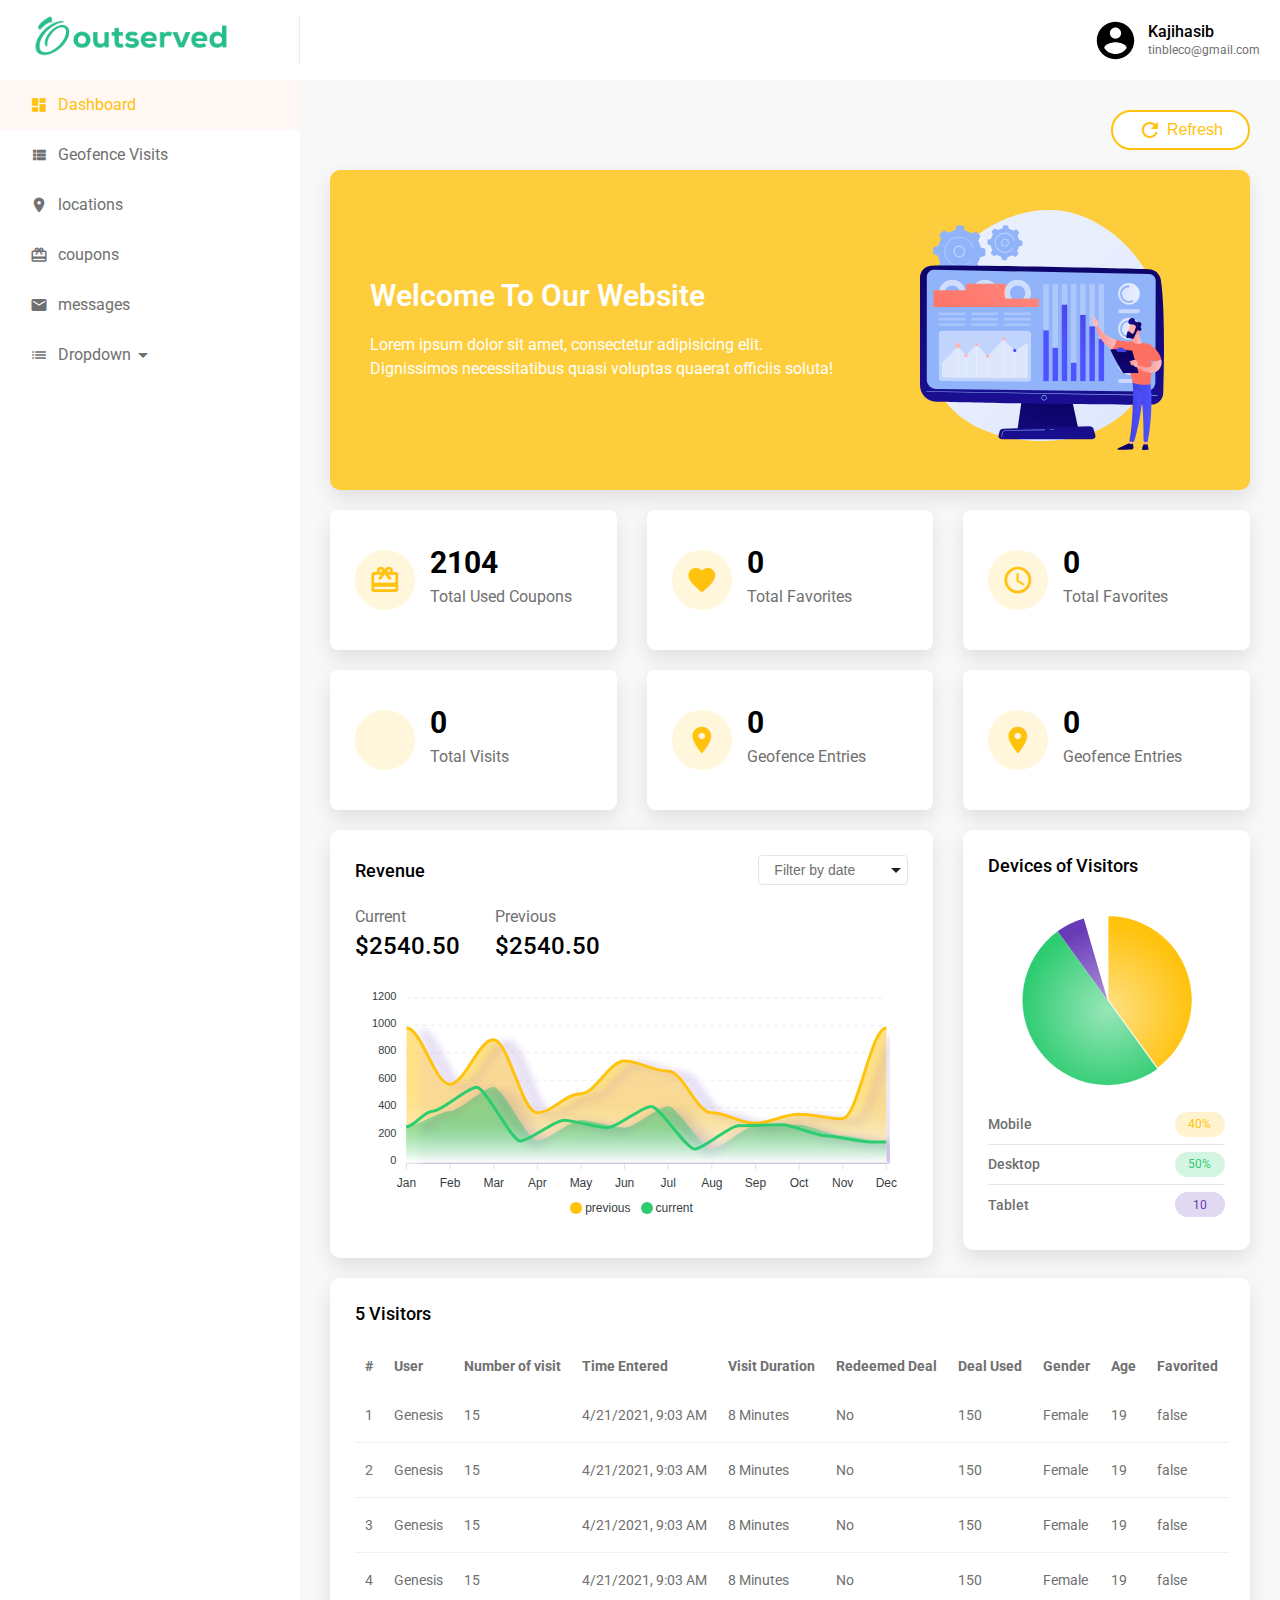
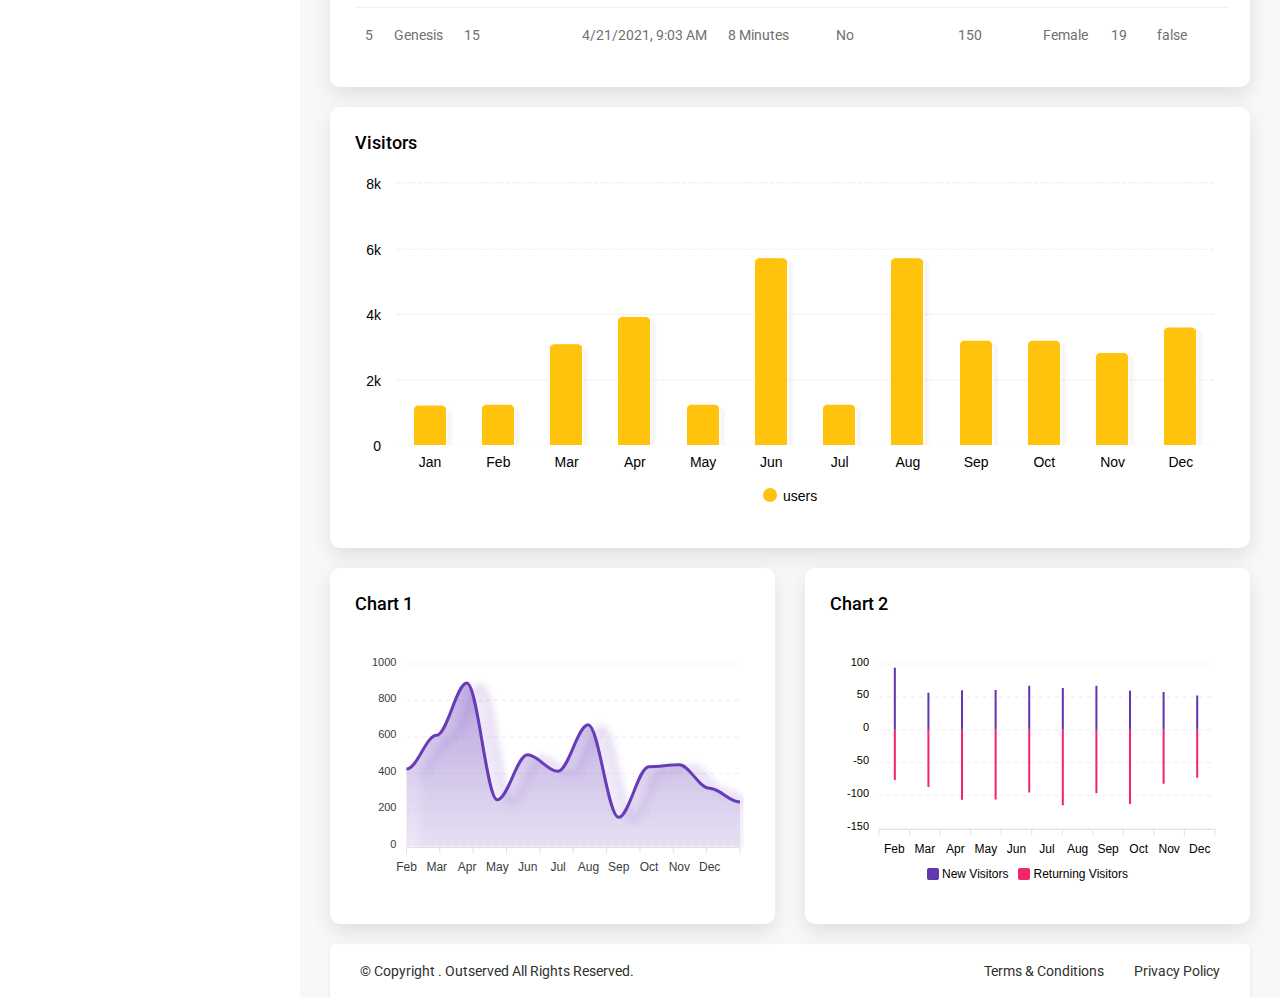
==== commit 582bf6b4: "some of fixing" ====
--- a/index.html
+++ b/index.html
@@ -110,8 +110,8 @@
 				</header>
 				<div class="main-content">
 					<div class="text-right mb-20">
-						<button class="btnStyle btnStyleOutline">
-							<span class="material-icons mr-5 mt-0"> refresh </span>Reload
+						<button id="refreshBtn" class="btnStyle btnStyleOutline">
+							<span class="material-icons mr-5 mt-0"> refresh </span>Refresh
 						</button>
 					</div>
 					<div class="welcome-wrapper d-flex flex-wrap align-items-center justify-content-between">
@@ -133,9 +133,9 @@
 									<h3>2104</h3>
 									<p>Total Used Coupons</p>
 								</div>
-								<button class="add-more-btn">
+								<!-- <button class="add-more-btn">
 									<span class="material-icons"> add </span>
-								</button>
+								</button> -->
 							</div>
 						</div>
 						<div class="col-xl-4 col-md-6 col-12">
@@ -145,9 +145,9 @@
 									<h3>0</h3>
 									<p>Total Favorites</p>
 								</div>
-								<button class="add-more-btn">
+								<!-- <button class="add-more-btn">
 									<span class="material-icons"> add </span>
-								</button>
+								</button> -->
 							</div>
 						</div>
 						<div class="col-xl-4 col-md-6 col-12">
@@ -157,9 +157,9 @@
 									<h3>0</h3>
 									<p>Total Favorites</p>
 								</div>
-								<button class="add-more-btn">
+								<!-- <button class="add-more-btn">
 									<span class="material-icons"> add </span>
-								</button>
+								</button> -->
 							</div>
 						</div>
 						<div class="col-xl-4 col-md-6 col-12">
@@ -169,9 +169,9 @@
 									<h3>0</h3>
 									<p>Total Visits</p>
 								</div>
-								<button class="add-more-btn">
+								<!-- <button class="add-more-btn">
 									<span class="material-icons"> add </span>
-								</button>
+								</button> -->
 							</div>
 						</div>
 						<div class="col-xl-4 col-md-6 col-12">
@@ -181,9 +181,9 @@
 									<h3>0</h3>
 									<p>Geofence Entries</p>
 								</div>
-								<button class="add-more-btn">
+								<!-- <button class="add-more-btn">
 									<span class="material-icons"> add </span>
-								</button>
+								</button> -->
 							</div>
 						</div>
 						<div class="col-xl-4 col-md-6 col-12">
@@ -193,9 +193,9 @@
 									<h3>0</h3>
 									<p>Geofence Entries</p>
 								</div>
-								<button class="add-more-btn">
+								<!-- <button class="add-more-btn">
 									<span class="material-icons"> add </span>
-								</button>
+								</button> -->
 							</div>
 						</div>
 						<div class="col-xl-8 col-12">
@@ -375,6 +375,9 @@
 		<script type="text/javascript" src="assets/js/chart.js"></script>
 		<script type="text/javascript" src="assets/js/scripts.js"></script>
 		<script>
+			$(document).on('click', '#refreshBtn', function () {
+				location.reload();
+			});
 			$(function () {
 				'use strict';
 				(function (factory) {
--- a/assets/css/theme.css
+++ b/assets/css/theme.css
@@ -350,6 +350,33 @@
 	color: #2e302a;
 }
 
+.select-style .select-wrapper input.valid:not([type]),
+.select-style .select-wrapper input.valid:not([type]):focus,
+.select-style .select-wrapper input.valid[type='text']:not(.browser-default),
+.select-style .select-wrapper input.valid[type='text']:not(.browser-default):focus,
+.select-style .select-wrapper input.valid[type='password']:not(.browser-default),
+.select-style .select-wrapper input.valid[type='password']:not(.browser-default):focus,
+.select-style .select-wrapper input.valid[type='email']:not(.browser-default),
+.select-style .select-wrapper input.valid[type='email']:not(.browser-default):focus,
+.select-style .select-wrapper input.valid[type='url']:not(.browser-default),
+.select-style .select-wrapper input.valid[type='url']:not(.browser-default):focus,
+.select-style .select-wrapper input.valid[type='time']:not(.browser-default),
+.select-style .select-wrapper input.valid[type='time']:not(.browser-default):focus,
+.select-style .select-wrapper input.valid[type='date']:not(.browser-default),
+.select-style .select-wrapper input.valid[type='date']:not(.browser-default):focus,
+.select-style .select-wrapper input.valid[type='datetime']:not(.browser-default),
+.select-style .select-wrapper input.valid[type='datetime']:not(.browser-default):focus,
+.select-style .select-wrapper input.valid[type='datetime-local']:not(.browser-default),
+.select-style .select-wrapper input.valid[type='datetime-local']:not(.browser-default):focus,
+.select-style .select-wrapper input.valid[type='tel']:not(.browser-default),
+.select-style .select-wrapper input.valid[type='tel']:not(.browser-default):focus,
+.select-style .select-wrapper input.valid[type='number']:not(.browser-default),
+.select-style .select-wrapper input.valid[type='number']:not(.browser-default):focus,
+.select-style .select-wrapper input.valid[type='search']:not(.browser-default),
+.select-style .select-wrapper input.valid[type='search']:not(.browser-default):focus {
+	box-shadow: none;
+	border-bottom: 1px solid #afafaf;
+}
 @media (max-width: 991px) {
 	.md-flex-revarce {
 		-ms-flex-wrap: wrap-reverse;
@@ -454,7 +481,30 @@
 	background: #ffc20d;
 	border-color: #ffc20d;
 }
-
+.btnStyle.bg-success {
+	border-color: #20b038;
+	min-width: 90px;
+	min-height: 35px;
+	font-size: 14px;
+	line-height: 18px;
+	padding: 5px 15px;
+}
+.btnStyle.bg-success:hover {
+	background: transparent !important;
+	color: #20b038;
+}
+.btnStyle.bg-danger {
+	border-color: #fd0742;
+	min-width: 90px;
+	min-height: 35px;
+	font-size: 14px;
+	line-height: 18px;
+	padding: 5px 15px;
+}
+.btnStyle.bg-danger:hover {
+	background: transparent !important;
+	color: #fd0742;
+}
 .btnStyle.color {
 	background: rgba(240, 92, 38, 0.05);
 	border-radius: 30px;
@@ -804,8 +854,8 @@
 .card-wrap {
 	background: #fff;
 	-webkit-box-shadow: 0px 2px 4px rgba(0, 0, 0, 0.1);
-	box-shadow: 0px 2px 4px rgba(0, 0, 0, 0.1);
-	border-radius: 5px;
+	box-shadow: 0px 8px 20px rgba(0, 0, 0, 0.1);
+	border-radius: 10px;
 	padding: 25px;
 	margin-bottom: 20px;
 }
--- a/assets/css/style.css
+++ b/assets/css/style.css
@@ -1 +1 @@
-.main-container{width:calc(100% - 300px);padding:0px 30px}@media (max-width: 991px){.main-container{width:100%}}@media (max-width: 767px){.main-container{padding:0px 15px}}.main-content{min-height:calc(100% - 165px)}.sidebar-nav{min-height:100vh;background:#fff;width:300px}@media (max-width: 991px){.sidebar-nav{position:fixed;left:-300px;top:0;z-index:12;-webkit-transition:all 0.4s ease-in-out 0s;transition:all 0.4s ease-in-out 0s;opacity:0;visibility:hidden;-webkit-box-shadow:0px 2px 8px rgba(0,0,0,0.08);box-shadow:0px 2px 8px rgba(0,0,0,0.08)}.sidebar-nav.show{visibility:visible;opacity:1;left:0}}.sidebar-nav .cancel-menu{display:none}@media (max-width: 991px){.sidebar-nav .cancel-menu{display:-webkit-box;display:-ms-flexbox;display:flex;-webkit-box-align:center;-ms-flex-align:center;align-items:center;-webkit-box-pack:center;-ms-flex-pack:center;justify-content:center;position:absolute;right:-14px;top:5px;font-size:35px;color:#fd0742;z-index:12}.sidebar-nav .cancel-menu:hover{opacity:0.8}}.sidebar-nav .logo{min-height:80px;display:-webkit-box;display:-ms-flexbox;display:flex;-webkit-box-align:center;-ms-flex-align:center;align-items:center;padding:10px 30px;position:relative}.sidebar-nav .logo::before{position:absolute;right:0;top:50%;-webkit-transform:translateY(-50%);transform:translateY(-50%);content:'';height:50px;background:rgba(0,0,0,0.08);width:1px}@media (max-width: 991px){.sidebar-nav .logo::before{display:none}}.mainmenu-wrap{-webkit-box-shadow:none;box-shadow:none;border:none;margin-top:0}.mainmenu-wrap li.menuitem a{display:-webkit-box;display:-ms-flexbox;display:flex;-webkit-box-align:center;-ms-flex-align:center;align-items:center;min-height:50px;padding:5px 30px;font-weight:400;position:relative;color:#707070}.mainmenu-wrap li.menuitem a:hover{color:#ffc20d}.mainmenu-wrap li.menuitem a span.icon{margin-right:10px;font-size:18px}.mainmenu-wrap li.menuitem.active a{background:rgba(240,92,38,0.05);color:#ffc20d}.mainmenu-wrap li.menuitem-collapsible .collapsible-header{display:-webkit-box;display:-ms-flexbox;display:flex;-webkit-box-align:center;-ms-flex-align:center;align-items:center;min-height:50px;padding:5px 30px;font-weight:400;color:#707070;-webkit-transition:all 0.4s ease-in-out 0s;transition:all 0.4s ease-in-out 0s;border-bottom:none;position:relative;font-size:16px;transition:all 0.4s ease-in-out 0s}.mainmenu-wrap li.menuitem-collapsible .collapsible-header.active{background:rgba(240,92,38,0.05);color:#ffc20d}.mainmenu-wrap li.menuitem-collapsible .collapsible-header.active span.name .material-icons{color:#ffc20d;-webkit-transform:rotate(180deg);transform:rotate(180deg)}.mainmenu-wrap li.menuitem-collapsible .collapsible-header:hover{color:#ffc20d}.mainmenu-wrap li.menuitem-collapsible .collapsible-header:hover span.name .material-icons{color:#ffc20d}.mainmenu-wrap li.menuitem-collapsible .collapsible-header span.icon{margin-right:10px;font-size:18px}.mainmenu-wrap li.menuitem-collapsible .collapsible-header span.name{-webkit-transition:all 0.4s ease-in-out 0s;transition:all 0.4s ease-in-out 0s}.mainmenu-wrap li.menuitem-collapsible .collapsible-header span.name .material-icons{color:#707070}.mainmenu-wrap li.menuitem-collapsible .collapsible-body{padding:10px 70px;border:none}.mainmenu-wrap li.menuitem-collapsible .collapsible-body ul li{margin-bottom:10px}.mainmenu-wrap li.menuitem-collapsible .collapsible-body ul li a{color:#707070;display:-webkit-box;display:-ms-flexbox;display:flex;-webkit-box-pack:justify;-ms-flex-pack:justify;justify-content:space-between;-webkit-box-align:center;-ms-flex-align:center;align-items:center}.mainmenu-wrap li.menuitem-collapsible .collapsible-body ul li a:hover,.mainmenu-wrap li.menuitem-collapsible .collapsible-body ul li a.active{color:#ffc20d}.mainmenu-wrap li.menuitem-collapsible .collapsible-body ul li a span{font-size:12px;color:#ffc20d}.mainmenu-wrap li.menuitem-collapsible .collapsible-body ul li:last-child{margin-bottom:0}.mainmenu-wrap .menu-badge{position:absolute;right:30px;top:50%;-webkit-transform:translateY(-50%);transform:translateY(-50%);font-size:10px;width:18px;height:18px;display:-webkit-box;display:-ms-flexbox;display:flex;-webkit-box-align:center;-ms-flex-align:center;align-items:center;-webkit-box-pack:center;-ms-flex-pack:center;justify-content:center;background:#fd0742;color:#fff;line-height:14px;border-radius:50%}.responsive-menu-admin{color:#2e302a;font-size:30px;margin-right:20px;cursor:pointer;-webkit-transition:all 0.4s ease-in-out 0s;transition:all 0.4s ease-in-out 0s}@media (max-width: 450px){.responsive-menu-admin{margin-right:10px}}.responsive-menu-admin:hover{color:#ffc20d}.header-area{background:#fff;min-height:80px;display:-webkit-box;display:-ms-flexbox;display:flex;-webkit-box-align:center;-ms-flex-align:center;align-items:center;-webkit-box-pack:end;-ms-flex-pack:end;justify-content:flex-end;margin:0px -30px 30px;padding:0px 20px}@media (max-width: 991px){.header-area{-webkit-box-pack:justify;-ms-flex-pack:justify;justify-content:space-between}}@media (max-width: 767px){.header-area{margin:0px -15px 30px}}.profile-info{cursor:pointer;display:-webkit-box;display:-ms-flexbox;display:flex;-webkit-box-align:center;-ms-flex-align:center;align-items:center;-ms-flex-wrap:wrap;flex-wrap:wrap;padding:17px 0px;position:relative}.profile-info .image{height:45px;width:45px;-o-object-fit:cover;object-fit:cover;border-radius:50%;margin-right:10px}.profile-info .content h4{margin-bottom:0;font-size:16px;font-weight:500;line-height:20px}.profile-info .content span{display:block;font-size:12px;line-height:16px}.profile-info .profile-dropdown{position:absolute;right:0;top:100%;min-width:150px;padding:20px;background:#fff;z-index:1;-webkit-box-shadow:0px 2px 5px rgba(0,0,0,0.08);box-shadow:0px 2px 5px rgba(0,0,0,0.08);-webkit-transition:all 0.4s ease-in-out 0s;transition:all 0.4s ease-in-out 0s;opacity:0;visibility:hidden;-webkit-transform:scaleY(0);transform:scaleY(0);-webkit-transform-origin:top;transform-origin:top}.profile-info .profile-dropdown li a{min-height:30px;display:-webkit-box;display:-ms-flexbox;display:flex;-webkit-box-align:center;-ms-flex-align:center;align-items:center;font-size:14px}.profile-info .profile-dropdown li a span{font-size:18px;margin-right:5px}.profile-info:hover .profile-dropdown{visibility:visible;opacity:1;-webkit-transform:scaleY(1);transform:scaleY(1)}.welcome-wrapper{min-height:200px;background:rgba(255,194,13,0.8);border-radius:5px;padding:40px;-webkit-box-shadow:0px 2px 4px rgba(0,0,0,0.1);box-shadow:0px 2px 4px rgba(0,0,0,0.1);margin-bottom:20px}@media (max-width: 767px){.welcome-wrapper{display:none !important}}.welcome-wrapper .welcome-content{width:60%;padding-right:20px}.welcome-wrapper .welcome-content h4{text-transform:capitalize;margin-bottom:20px;line-height:34px;font-size:30px}.welcome-wrapper .welcome-content p{color:#fff;font-size:16px}.welcome-wrapper .welcome-img{height:240px;width:40%;-o-object-fit:contain;object-fit:contain}.featured-card-wrap{-webkit-box-shadow:0px 2px 4px rgba(0,0,0,0.1);box-shadow:0px 2px 4px rgba(0,0,0,0.1);background:#fff;border-radius:5px;padding:25px;display:-webkit-box;display:-ms-flexbox;display:flex;-webkit-box-align:center;-ms-flex-align:center;align-items:center;min-height:140px;margin-bottom:20px;-ms-flex-wrap:wrap;flex-wrap:wrap;position:relative}.featured-card-wrap .icon{height:60px;width:60px;display:-webkit-box;display:-ms-flexbox;display:flex;-webkit-box-align:center;-ms-flex-align:center;align-items:center;-webkit-box-pack:center;-ms-flex-pack:center;justify-content:center;border:2px solid #ffc20d;border-radius:50%;font-size:32px;color:#ffc20d}.featured-card-wrap .content{margin-left:15px}.featured-card-wrap .content h3{font-size:30px;margin-bottom:10px}.featured-card-wrap .content p{margin-bottom:0}.highcharts-credits{display:none}.footer-area{background:#fff;padding:15px 30px;display:-webkit-box;display:-ms-flexbox;display:flex;-webkit-box-align:center;-ms-flex-align:center;align-items:center;-webkit-box-pack:justify;-ms-flex-pack:justify;justify-content:space-between;width:100%;-webkit-box-shadow:0px 2px 5px rgba(0,0,0,0.08);box-shadow:0px 2px 5px rgba(0,0,0,0.08);border-top-left-radius:5px;border-top-right-radius:5px;-ms-flex-wrap:wrap;flex-wrap:wrap}.footer-area p{color:#2e302a;font-size:14px}.footer-menu{display:-webkit-box;display:-ms-flexbox;display:flex;-webkit-box-align:center;-ms-flex-align:center;align-items:center;-webkit-box-pack:center;-ms-flex-pack:center;justify-content:center}.footer-menu li{margin-right:30px}.footer-menu li:last-child{margin-right:0}.footer-menu li a{display:block;font-size:14px}.revenue-info li{margin-right:35px}.revenue-info li:last-child{margin-right:0}.revenue-info li h4{font-size:16px;color:#707070;font-weight:400;margin-bottom:5px}.revenue-info li h2{font-size:24px;font-weight:500}.visitor-list li{display:-webkit-box;display:-ms-flexbox;display:flex;-webkit-box-align:center;-ms-flex-align:center;align-items:center;-webkit-box-pack:justify;-ms-flex-pack:justify;justify-content:space-between;min-height:40px;border-bottom:1px solid #e5e5e5}.visitor-list li strong{font-size:14px;font-weight:500}.visitor-list li:last-child{border-bottom:none}.visitor-list li span{height:25px;min-width:50px;display:-webkit-box;display:-ms-flexbox;display:flex;-webkit-box-align:center;-ms-flex-align:center;align-items:center;-webkit-box-pack:center;-ms-flex-pack:center;justify-content:center;border-radius:25px;font-size:12px}.visitor-list li span.mobile{color:#ffc20d;background:rgba(255,194,13,0.2)}.visitor-list li span.desktop{color:#2ecc71;background:rgba(46,204,113,0.2)}.visitor-list li span.tablet{color:#673ab7;background:rgba(103,58,183,0.2)}.table-wrapper{border:none !important}.table-wrapper thead tr{border:none}.table-wrapper thead tr th{border-bottom:none;font-size:14px;padding:10px;text-align:left}.table-wrapper tbody tr{border:none;-webkit-transition:all 0.4s ease-in-out 0s;transition:all 0.4s ease-in-out 0s}.table-wrapper tbody tr:hover{background:#fafafa}.table-wrapper tbody tr td{border-bottom:1px solid #f1f1f1;padding:15px 10px;font-size:14px}.table-wrapper tbody tr:last-child td{border-bottom:none}.hiddensearch .dataTables_filter label{display:block;margin-bottom:10px}.hiddensearch .dataTables_filter label input{-webkit-box-sizing:border-box;box-sizing:border-box;margin:0;font-size:14px;background:#fff;border:1px solid #e5e5e5;border-radius:30px;width:250px;padding:0px 15px;-webkit-transition:all 0.4s ease-in-out 0s;transition:all 0.4s ease-in-out 0s}.hiddensearch .dataTables_filter label input:focus{-webkit-box-shadow:0px 2px 10px rgba(0,0,0,0.08) !important;box-shadow:0px 2px 10px rgba(0,0,0,0.08) !important;border-color:#ffc20d !important;border-bottom:1px solid #ffc20d !important}.loaction-item{border-bottom:1px solid #e5e5e5}.loaction-item:last-child{border-bottom:none}.loaction-item .loaction{display:-webkit-box;display:-ms-flexbox;display:flex;-webkit-box-align:center;-ms-flex-align:center;align-items:center;min-height:50px;padding:15px 0px}.loaction-item .loaction .icon{width:55px;height:55px;display:-webkit-box;display:-ms-flexbox;display:flex;-webkit-box-align:center;-ms-flex-align:center;align-items:center;-webkit-box-pack:center;-ms-flex-pack:center;justify-content:center;border:2px solid #ffc20d;border-radius:50%;color:#ffc20d;margin-right:15px}.loaction-item .loaction .content h4{font-size:16px;margin-bottom:5px;line-height:20px}.loaction-item .loaction .content p{line-height:18px;font-size:14px;color:#707070}.modal.modal-wrapper{width:600px;padding:30px 20px;background:#fff}@media (max-width: 767px){.modal.modal-wrapper{width:90%;padding:25px 20px}}.modal.modal-wrapper span.modal-close{position:absolute;right:5px;top:5px;color:#707070;-webkit-transition:all 0.4s ease-in-out 0s;transition:all 0.4s ease-in-out 0s}.modal.modal-wrapper span.modal-close:hover{color:red}.modal.modal-wrapper.small-modal-wrapper{width:450px}.loaction-details li{display:-webkit-box;display:-ms-flexbox;display:flex;line-height:20px;margin-bottom:10px;font-size:14px}.loaction-details li:last-child{margin-bottom:0}.loaction-details li h2{width:100%;text-align:center}.loaction-details li span{font-size:20px;margin-right:10px}.file-field .file-upload-btn{position:relative}.file-field .file-upload-btn .btnStyle{position:absolute;left:0;top:0;height:100%;border-radius:0px;background:#707070;border-color:#707070;color:#fff;font-size:14px;font-weight:400;border-top-left-radius:5px;border-bottom-left-radius:5px}.file-field .file-upload-btn .file-path-wrapper{padding-left:0}.file-field .file-upload-btn .file-path-wrapper input{padding-left:150px}.profile-wrapper{text-align:center}.profile-wrapper .profile-img{height:150px;width:150px;-o-object-fit:cover;object-fit:cover;border-radius:50%;opacity:0.8}.profile-wrapper h3{display:-webkit-box;display:-ms-flexbox;display:flex;-webkit-box-align:center;-ms-flex-align:center;align-items:center;-webkit-box-pack:center;-ms-flex-pack:center;justify-content:center}.edit-profile-btn{height:45px;width:45px;display:-webkit-box;display:-ms-flexbox;display:flex;-webkit-box-align:center;-ms-flex-align:center;align-items:center;-webkit-box-pack:center;-ms-flex-pack:center;justify-content:center;color:#ffc20d;margin-left:10px;border-radius:50%;position:absolute;right:15px;top:15px;border:2px solid #ffc20d}.edit-profile-btn:hover{color:#fff;background:#ffc20d}.edit-profile-btn span{font-size:20px}.profile-info-list li{line-height:30px}.p-50{padding:50px}.add-more-btn{height:27px;width:27px;position:absolute;right:10px;top:10px;background:#707070;color:#fff;display:-webkit-box;display:-ms-flexbox;display:flex;-webkit-box-align:center;-ms-flex-align:center;align-items:center;-webkit-box-pack:center;-ms-flex-pack:center;justify-content:center;border:2px solid #707070;border-radius:50%;cursor:pointer;opacity:0.8}.add-more-btn:hover{opacity:1;background:#ffc20d;border-color:#ffc20d}.add-more-btn span{font-size:20px}.filter-revenue .select-wrapper{width:150px}.filter-revenue .select-wrapper .dropdown-trigger{border:1px solid #e5e5e5;margin-bottom:0;height:30px;border-radius:4px;padding:0px 15px;-webkit-box-sizing:border-box;box-sizing:border-box;margin-top:0;width:100%;color:#707070;font-size:14px}.filter-revenue .select-wrapper .dropdown-trigger:focus{outline:none;border-color:#ffc20d !important;border-bottom:1px solid #ffc20d !important;-webkit-box-shadow:none !important;box-shadow:none !important}.filter-revenue .select-wrapper .dropdown-content{-webkit-box-shadow:0px 2px 10px rgba(0,0,0,0.1);box-shadow:0px 2px 10px rgba(0,0,0,0.1)}.filter-revenue .select-wrapper .dropdown-content li{min-height:30px}.filter-revenue .select-wrapper .dropdown-content li span{padding:5px 16px;color:#707070;font-size:14px}
+.main-container{width:calc(100% - 300px);padding:0px 30px}@media (max-width: 991px){.main-container{width:100%}}@media (max-width: 767px){.main-container{padding:0px 15px}}.main-content{min-height:calc(100% - 165px)}.sidebar-nav{min-height:100vh;background:#fff;width:300px}@media (max-width: 991px){.sidebar-nav{position:fixed;left:-300px;top:0;z-index:12;-webkit-transition:all 0.4s ease-in-out 0s;transition:all 0.4s ease-in-out 0s;opacity:0;visibility:hidden;-webkit-box-shadow:0px 2px 8px rgba(0,0,0,0.08);box-shadow:0px 2px 8px rgba(0,0,0,0.08)}.sidebar-nav.show{visibility:visible;opacity:1;left:0}}.sidebar-nav .cancel-menu{display:none}@media (max-width: 991px){.sidebar-nav .cancel-menu{display:-webkit-box;display:-ms-flexbox;display:flex;-webkit-box-align:center;-ms-flex-align:center;align-items:center;-webkit-box-pack:center;-ms-flex-pack:center;justify-content:center;position:absolute;right:-14px;top:5px;font-size:35px;color:#fd0742;z-index:12}.sidebar-nav .cancel-menu:hover{opacity:0.8}}.sidebar-nav .logo{min-height:80px;display:-webkit-box;display:-ms-flexbox;display:flex;-webkit-box-align:center;-ms-flex-align:center;align-items:center;padding:10px 30px;position:relative}.sidebar-nav .logo::before{position:absolute;right:0;top:50%;-webkit-transform:translateY(-50%);transform:translateY(-50%);content:'';height:50px;background:rgba(0,0,0,0.08);width:1px}@media (max-width: 991px){.sidebar-nav .logo::before{display:none}}.mainmenu-wrap{-webkit-box-shadow:none;box-shadow:none;border:none;margin-top:0}.mainmenu-wrap li.menuitem a{display:-webkit-box;display:-ms-flexbox;display:flex;-webkit-box-align:center;-ms-flex-align:center;align-items:center;min-height:50px;padding:5px 30px;font-weight:400;position:relative;color:#707070}.mainmenu-wrap li.menuitem a:hover{color:#ffc20d}.mainmenu-wrap li.menuitem a span.icon{margin-right:10px;font-size:18px}.mainmenu-wrap li.menuitem.active a{background:rgba(240,92,38,0.05);color:#ffc20d}.mainmenu-wrap li.menuitem-collapsible .collapsible-header{display:-webkit-box;display:-ms-flexbox;display:flex;-webkit-box-align:center;-ms-flex-align:center;align-items:center;min-height:50px;padding:5px 30px;font-weight:400;color:#707070;-webkit-transition:all 0.4s ease-in-out 0s;transition:all 0.4s ease-in-out 0s;border-bottom:none;position:relative;font-size:16px;transition:all 0.4s ease-in-out 0s}.mainmenu-wrap li.menuitem-collapsible .collapsible-header.active{background:rgba(240,92,38,0.05);color:#ffc20d}.mainmenu-wrap li.menuitem-collapsible .collapsible-header.active span.name .material-icons{color:#ffc20d;-webkit-transform:rotate(180deg);transform:rotate(180deg)}.mainmenu-wrap li.menuitem-collapsible .collapsible-header:hover{color:#ffc20d}.mainmenu-wrap li.menuitem-collapsible .collapsible-header:hover span.name .material-icons{color:#ffc20d}.mainmenu-wrap li.menuitem-collapsible .collapsible-header span.icon{margin-right:10px;font-size:18px}.mainmenu-wrap li.menuitem-collapsible .collapsible-header span.name{-webkit-transition:all 0.4s ease-in-out 0s;transition:all 0.4s ease-in-out 0s}.mainmenu-wrap li.menuitem-collapsible .collapsible-header span.name .material-icons{color:#707070}.mainmenu-wrap li.menuitem-collapsible .collapsible-body{padding:10px 70px;border:none}.mainmenu-wrap li.menuitem-collapsible .collapsible-body ul li{margin-bottom:10px}.mainmenu-wrap li.menuitem-collapsible .collapsible-body ul li a{color:#707070;display:-webkit-box;display:-ms-flexbox;display:flex;-webkit-box-pack:justify;-ms-flex-pack:justify;justify-content:space-between;-webkit-box-align:center;-ms-flex-align:center;align-items:center}.mainmenu-wrap li.menuitem-collapsible .collapsible-body ul li a:hover,.mainmenu-wrap li.menuitem-collapsible .collapsible-body ul li a.active{color:#ffc20d}.mainmenu-wrap li.menuitem-collapsible .collapsible-body ul li a span{font-size:12px;color:#ffc20d}.mainmenu-wrap li.menuitem-collapsible .collapsible-body ul li:last-child{margin-bottom:0}.mainmenu-wrap .menu-badge{position:absolute;right:30px;top:50%;-webkit-transform:translateY(-50%);transform:translateY(-50%);font-size:10px;width:18px;height:18px;display:-webkit-box;display:-ms-flexbox;display:flex;-webkit-box-align:center;-ms-flex-align:center;align-items:center;-webkit-box-pack:center;-ms-flex-pack:center;justify-content:center;background:#fd0742;color:#fff;line-height:14px;border-radius:50%}.responsive-menu-admin{color:#2e302a;font-size:30px;margin-right:20px;cursor:pointer;-webkit-transition:all 0.4s ease-in-out 0s;transition:all 0.4s ease-in-out 0s}@media (max-width: 450px){.responsive-menu-admin{margin-right:10px}}.responsive-menu-admin:hover{color:#ffc20d}.header-area{background:#fff;min-height:80px;display:-webkit-box;display:-ms-flexbox;display:flex;-webkit-box-align:center;-ms-flex-align:center;align-items:center;-webkit-box-pack:end;-ms-flex-pack:end;justify-content:flex-end;margin:0px -30px 30px;padding:0px 20px}@media (max-width: 991px){.header-area{-webkit-box-pack:justify;-ms-flex-pack:justify;justify-content:space-between}}@media (max-width: 767px){.header-area{margin:0px -15px 30px}}.profile-info{cursor:pointer;display:-webkit-box;display:-ms-flexbox;display:flex;-webkit-box-align:center;-ms-flex-align:center;align-items:center;-ms-flex-wrap:wrap;flex-wrap:wrap;padding:17px 0px;position:relative}.profile-info .image{height:45px;width:45px;-o-object-fit:cover;object-fit:cover;border-radius:50%;margin-right:10px}.profile-info .content h4{margin-bottom:0;font-size:16px;font-weight:500;line-height:20px}.profile-info .content span{display:block;font-size:12px;line-height:16px}.profile-info .profile-dropdown{position:absolute;right:0;top:100%;min-width:150px;padding:20px;background:#fff;z-index:1;-webkit-box-shadow:0px 2px 5px rgba(0,0,0,0.08);box-shadow:0px 2px 5px rgba(0,0,0,0.08);-webkit-transition:all 0.4s ease-in-out 0s;transition:all 0.4s ease-in-out 0s;opacity:0;visibility:hidden;-webkit-transform:scaleY(0);transform:scaleY(0);-webkit-transform-origin:top;transform-origin:top}.profile-info .profile-dropdown li a{min-height:30px;display:-webkit-box;display:-ms-flexbox;display:flex;-webkit-box-align:center;-ms-flex-align:center;align-items:center;font-size:14px}.profile-info .profile-dropdown li a span{font-size:18px;margin-right:5px}.profile-info:hover .profile-dropdown{visibility:visible;opacity:1;-webkit-transform:scaleY(1);transform:scaleY(1)}.welcome-wrapper{min-height:200px;background:rgba(255,194,13,0.8);border-radius:10px;padding:40px;-webkit-box-shadow:0px 8px 20px rgba(0,0,0,0.1);box-shadow:0px 8px 20px rgba(0,0,0,0.1);margin-bottom:20px}@media (max-width: 767px){.welcome-wrapper{display:none !important}}.welcome-wrapper .welcome-content{width:60%;padding-right:20px}.welcome-wrapper .welcome-content h4{text-transform:capitalize;margin-bottom:20px;line-height:34px;font-size:30px}.welcome-wrapper .welcome-content p{color:#fff;font-size:16px}.welcome-wrapper .welcome-img{height:240px;width:40%;-o-object-fit:contain;object-fit:contain}.featured-card-wrap{-webkit-box-shadow:0px 8px 20px rgba(0,0,0,0.1);box-shadow:0px 8px 20px rgba(0,0,0,0.1);background:#fff;border-radius:8px;padding:25px;display:-webkit-box;display:-ms-flexbox;display:flex;-webkit-box-align:center;-ms-flex-align:center;align-items:center;min-height:140px;margin-bottom:20px;-ms-flex-wrap:wrap;flex-wrap:wrap;position:relative}.featured-card-wrap .icon{height:60px;width:60px;display:-webkit-box;display:-ms-flexbox;display:flex;-webkit-box-align:center;-ms-flex-align:center;align-items:center;-webkit-box-pack:center;-ms-flex-pack:center;justify-content:center;background:rgba(255,194,13,0.15);border-radius:50%;font-size:32px;color:#ffc20d}.featured-card-wrap .content{margin-left:15px}.featured-card-wrap .content h3{font-size:30px;margin-bottom:10px}.featured-card-wrap .content p{margin-bottom:0}.highcharts-credits{display:none}.footer-area{background:#fff;padding:15px 30px;display:-webkit-box;display:-ms-flexbox;display:flex;-webkit-box-align:center;-ms-flex-align:center;align-items:center;-webkit-box-pack:justify;-ms-flex-pack:justify;justify-content:space-between;width:100%;-webkit-box-shadow:0px 2px 5px rgba(0,0,0,0.08);box-shadow:0px 2px 5px rgba(0,0,0,0.08);border-top-left-radius:5px;border-top-right-radius:5px;-ms-flex-wrap:wrap;flex-wrap:wrap}.footer-area p{color:#2e302a;font-size:14px}.footer-menu{display:-webkit-box;display:-ms-flexbox;display:flex;-webkit-box-align:center;-ms-flex-align:center;align-items:center;-webkit-box-pack:center;-ms-flex-pack:center;justify-content:center}.footer-menu li{margin-right:30px}.footer-menu li:last-child{margin-right:0}.footer-menu li a{display:block;font-size:14px}.revenue-info li{margin-right:35px}.revenue-info li:last-child{margin-right:0}.revenue-info li h4{font-size:16px;color:#707070;font-weight:400;margin-bottom:5px}.revenue-info li h2{font-size:24px;font-weight:500}.visitor-list li{display:-webkit-box;display:-ms-flexbox;display:flex;-webkit-box-align:center;-ms-flex-align:center;align-items:center;-webkit-box-pack:justify;-ms-flex-pack:justify;justify-content:space-between;min-height:40px;border-bottom:1px solid #e5e5e5}.visitor-list li strong{font-size:14px;font-weight:500}.visitor-list li:last-child{border-bottom:none}.visitor-list li span{height:25px;min-width:50px;display:-webkit-box;display:-ms-flexbox;display:flex;-webkit-box-align:center;-ms-flex-align:center;align-items:center;-webkit-box-pack:center;-ms-flex-pack:center;justify-content:center;border-radius:25px;font-size:12px}.visitor-list li span.mobile{color:#ffc20d;background:rgba(255,194,13,0.2)}.visitor-list li span.desktop{color:#2ecc71;background:rgba(46,204,113,0.2)}.visitor-list li span.tablet{color:#673ab7;background:rgba(103,58,183,0.2)}.table-wrapper{border:none !important}.table-wrapper thead tr{border:none}.table-wrapper thead tr th{border-bottom:none;font-size:14px;padding:10px;text-align:left}.table-wrapper tbody tr{border:none;-webkit-transition:all 0.4s ease-in-out 0s;transition:all 0.4s ease-in-out 0s}.table-wrapper tbody tr:hover{background:#fafafa}.table-wrapper tbody tr td{border-bottom:1px solid #f1f1f1;padding:15px 10px;font-size:14px}.table-wrapper tbody tr:last-child td{border-bottom:none}.hiddensearch .dataTables_filter label{display:block;margin-bottom:10px}.hiddensearch .dataTables_filter label input{-webkit-box-sizing:border-box;box-sizing:border-box;margin:0;font-size:14px;background:#fff;border:1px solid #e5e5e5;border-radius:30px;width:250px;padding:0px 15px;-webkit-transition:all 0.4s ease-in-out 0s;transition:all 0.4s ease-in-out 0s}.hiddensearch .dataTables_filter label input:focus{-webkit-box-shadow:0px 2px 10px rgba(0,0,0,0.08) !important;box-shadow:0px 2px 10px rgba(0,0,0,0.08) !important;border-color:#ffc20d !important;border-bottom:1px solid #ffc20d !important}.loaction-item{border-bottom:1px solid #e5e5e5}.loaction-item:last-child{border-bottom:none}.loaction-item .loaction{display:-webkit-box;display:-ms-flexbox;display:flex;-webkit-box-align:center;-ms-flex-align:center;align-items:center;min-height:50px;padding:15px 0px}.loaction-item .loaction .icon{width:55px;height:55px;display:-webkit-box;display:-ms-flexbox;display:flex;-webkit-box-align:center;-ms-flex-align:center;align-items:center;-webkit-box-pack:center;-ms-flex-pack:center;justify-content:center;border:2px solid #ffc20d;border-radius:50%;color:#ffc20d;margin-right:15px}.loaction-item .loaction .content h4{font-size:16px;margin-bottom:5px;line-height:20px}.loaction-item .loaction .content p{line-height:18px;font-size:14px;color:#707070}.modal.modal-wrapper{width:600px;padding:30px 20px;background:#fff}@media (max-width: 767px){.modal.modal-wrapper{width:90%;padding:25px 20px}}.modal.modal-wrapper span.modal-close{position:absolute;right:5px;top:5px;color:#707070;-webkit-transition:all 0.4s ease-in-out 0s;transition:all 0.4s ease-in-out 0s}.modal.modal-wrapper span.modal-close:hover{color:red}.modal.modal-wrapper.small-modal-wrapper{width:450px}.loaction-details li{display:-webkit-box;display:-ms-flexbox;display:flex;line-height:20px;margin-bottom:10px;font-size:14px}.loaction-details li:last-child{margin-bottom:0}.loaction-details li h2{width:100%;text-align:center}.loaction-details li span{font-size:20px;margin-right:10px}.file-field .file-upload-btn{position:relative}.file-field .file-upload-btn .btnStyle{position:absolute;left:0;top:0;height:100%;border-radius:0px;background:#707070;border-color:#707070;color:#fff;font-size:14px;font-weight:400;border-top-left-radius:5px;border-bottom-left-radius:5px}.file-field .file-upload-btn .file-path-wrapper{padding-left:0}.file-field .file-upload-btn .file-path-wrapper input{padding-left:150px}.profile-wrapper{text-align:center}.profile-wrapper .profile-img{height:150px;width:150px;-o-object-fit:cover;object-fit:cover;border-radius:50%;opacity:0.8}.profile-wrapper h3{display:-webkit-box;display:-ms-flexbox;display:flex;-webkit-box-align:center;-ms-flex-align:center;align-items:center;-webkit-box-pack:center;-ms-flex-pack:center;justify-content:center}.edit-profile-btn{height:45px;width:45px;display:-webkit-box;display:-ms-flexbox;display:flex;-webkit-box-align:center;-ms-flex-align:center;align-items:center;-webkit-box-pack:center;-ms-flex-pack:center;justify-content:center;color:#ffc20d;margin-left:10px;border-radius:50%;position:absolute;right:15px;top:15px;border:2px solid #ffc20d}.edit-profile-btn:hover{color:#fff;background:#ffc20d}.edit-profile-btn span{font-size:20px}.profile-info-list li{line-height:30px}.p-50{padding:50px}.add-more-btn{height:27px;width:27px;position:absolute;right:10px;top:10px;background:#707070;color:#fff;display:-webkit-box;display:-ms-flexbox;display:flex;-webkit-box-align:center;-ms-flex-align:center;align-items:center;-webkit-box-pack:center;-ms-flex-pack:center;justify-content:center;border:2px solid #707070;border-radius:50%;cursor:pointer;opacity:0.8}.add-more-btn:hover{opacity:1;background:#ffc20d;border-color:#ffc20d}.add-more-btn span{font-size:20px}.filter-revenue .select-wrapper{width:150px}.filter-revenue .select-wrapper .dropdown-trigger{border:1px solid #e5e5e5;margin-bottom:0;height:30px;border-radius:4px;padding:0px 15px;-webkit-box-sizing:border-box;box-sizing:border-box;margin-top:0;width:100%;color:#707070;font-size:14px}.filter-revenue .select-wrapper .dropdown-trigger:focus{outline:none;border-color:#ffc20d !important;border-bottom:1px solid #ffc20d !important;-webkit-box-shadow:none !important;box-shadow:none !important}.filter-revenue .select-wrapper .dropdown-content{-webkit-box-shadow:0px 2px 10px rgba(0,0,0,0.1);box-shadow:0px 2px 10px rgba(0,0,0,0.1)}.filter-revenue .select-wrapper .dropdown-content li{min-height:30px}.filter-revenue .select-wrapper .dropdown-content li span{padding:5px 16px;color:#707070;font-size:14px}
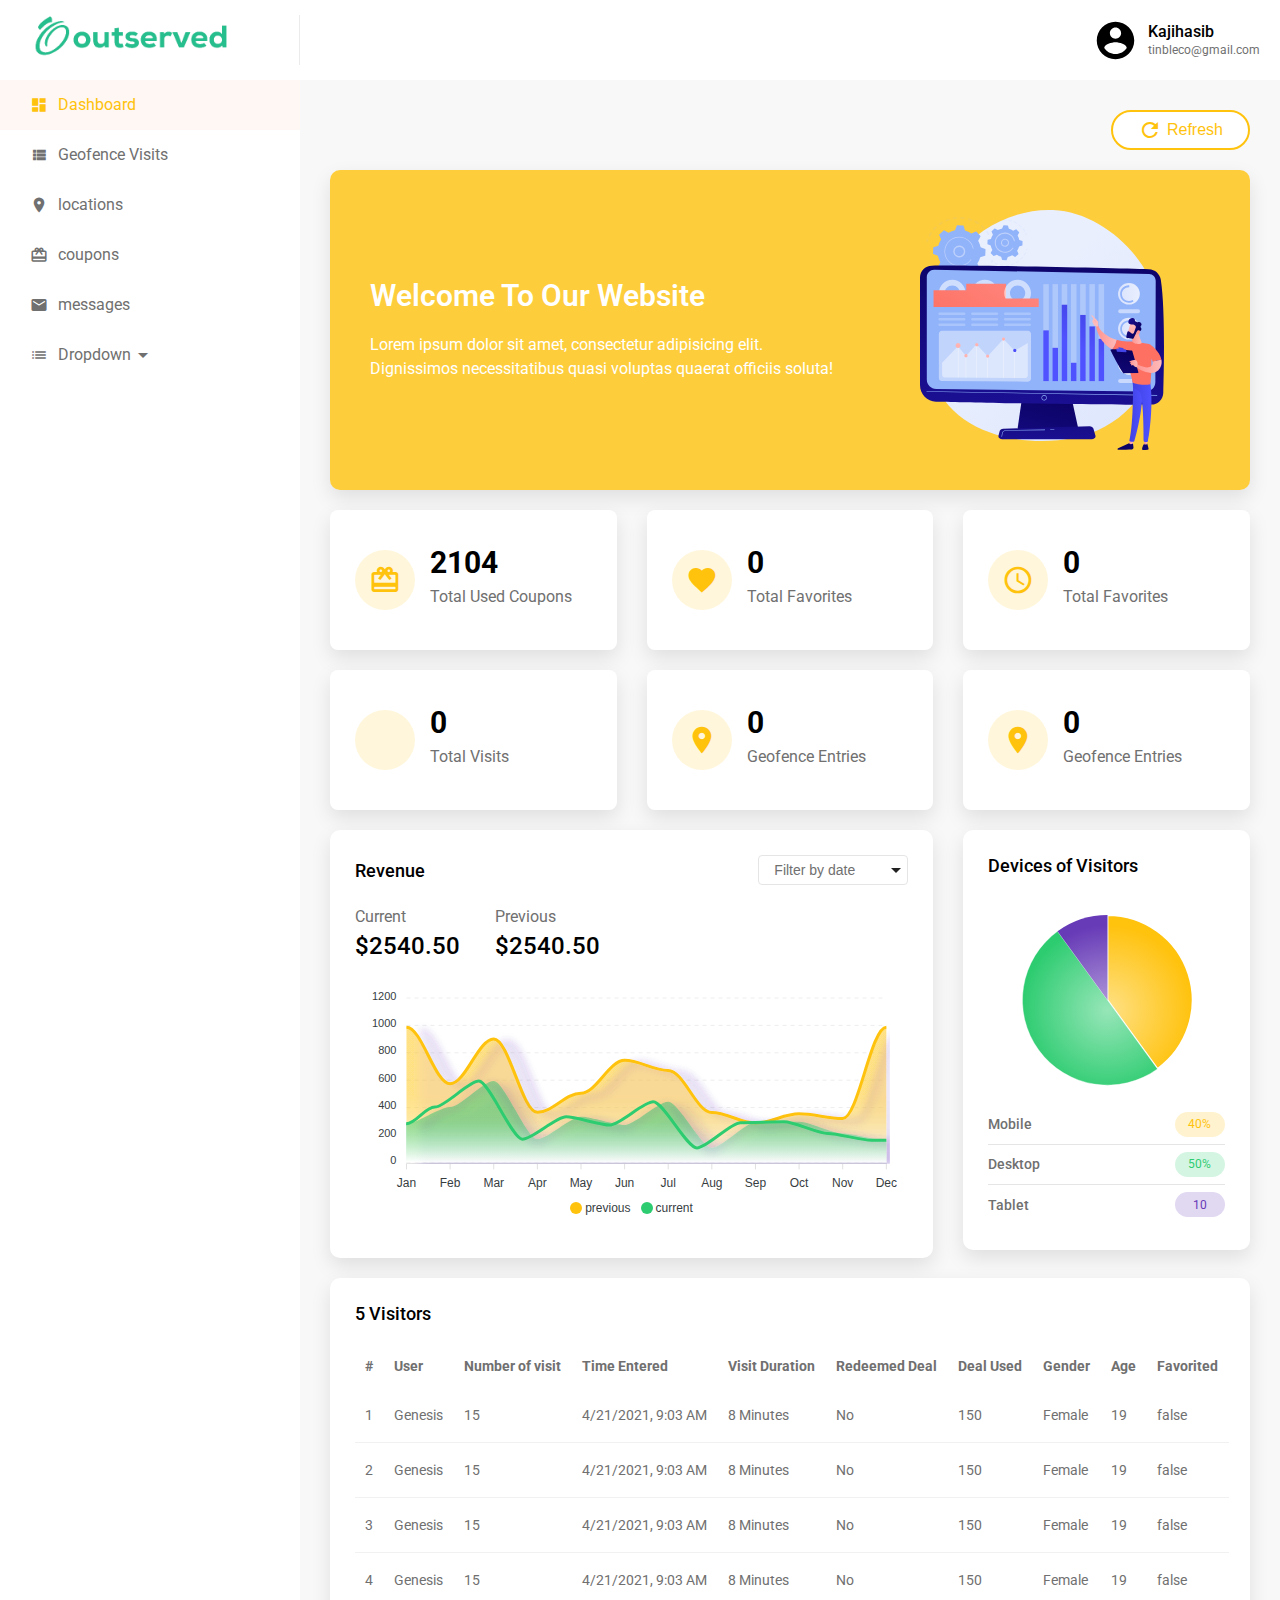
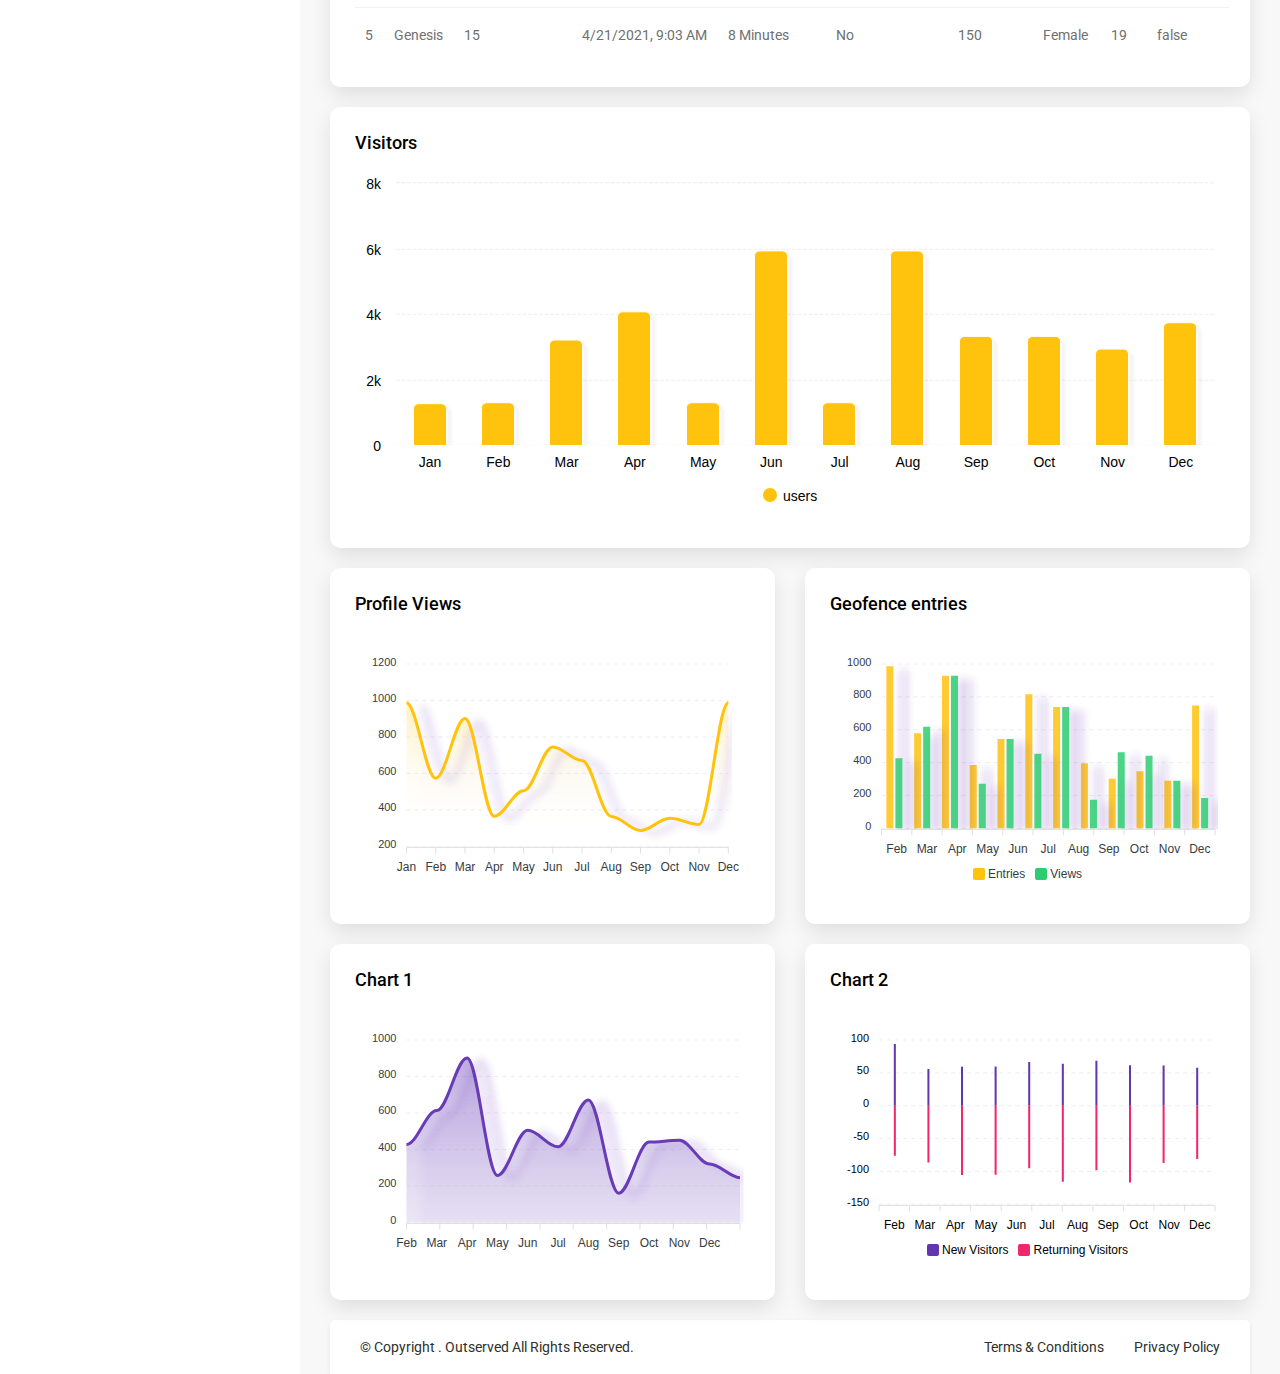
==== commit 1683ec63: "add new chart for dashboard page" ====
--- a/index.html
+++ b/index.html
@@ -340,6 +340,18 @@
 						</div>
 						<div class="col-xl-6 col-12">
 							<div class="card-wrap">
+								<h2 class="card-title">Profile Views</h2>
+								<div id="profile_view"></div>
+							</div>
+						</div>
+						<div class="col-xl-6 col-12">
+							<div class="card-wrap">
+								<h2 class="card-title">Geofence entries</h2>
+								<div id="geofence_entries"></div>
+							</div>
+						</div>
+						<div class="col-xl-6 col-12">
+							<div class="card-wrap">
 								<h2 class="card-title">Chart 1</h2>
 								<div id="chart1"></div>
 							</div>
